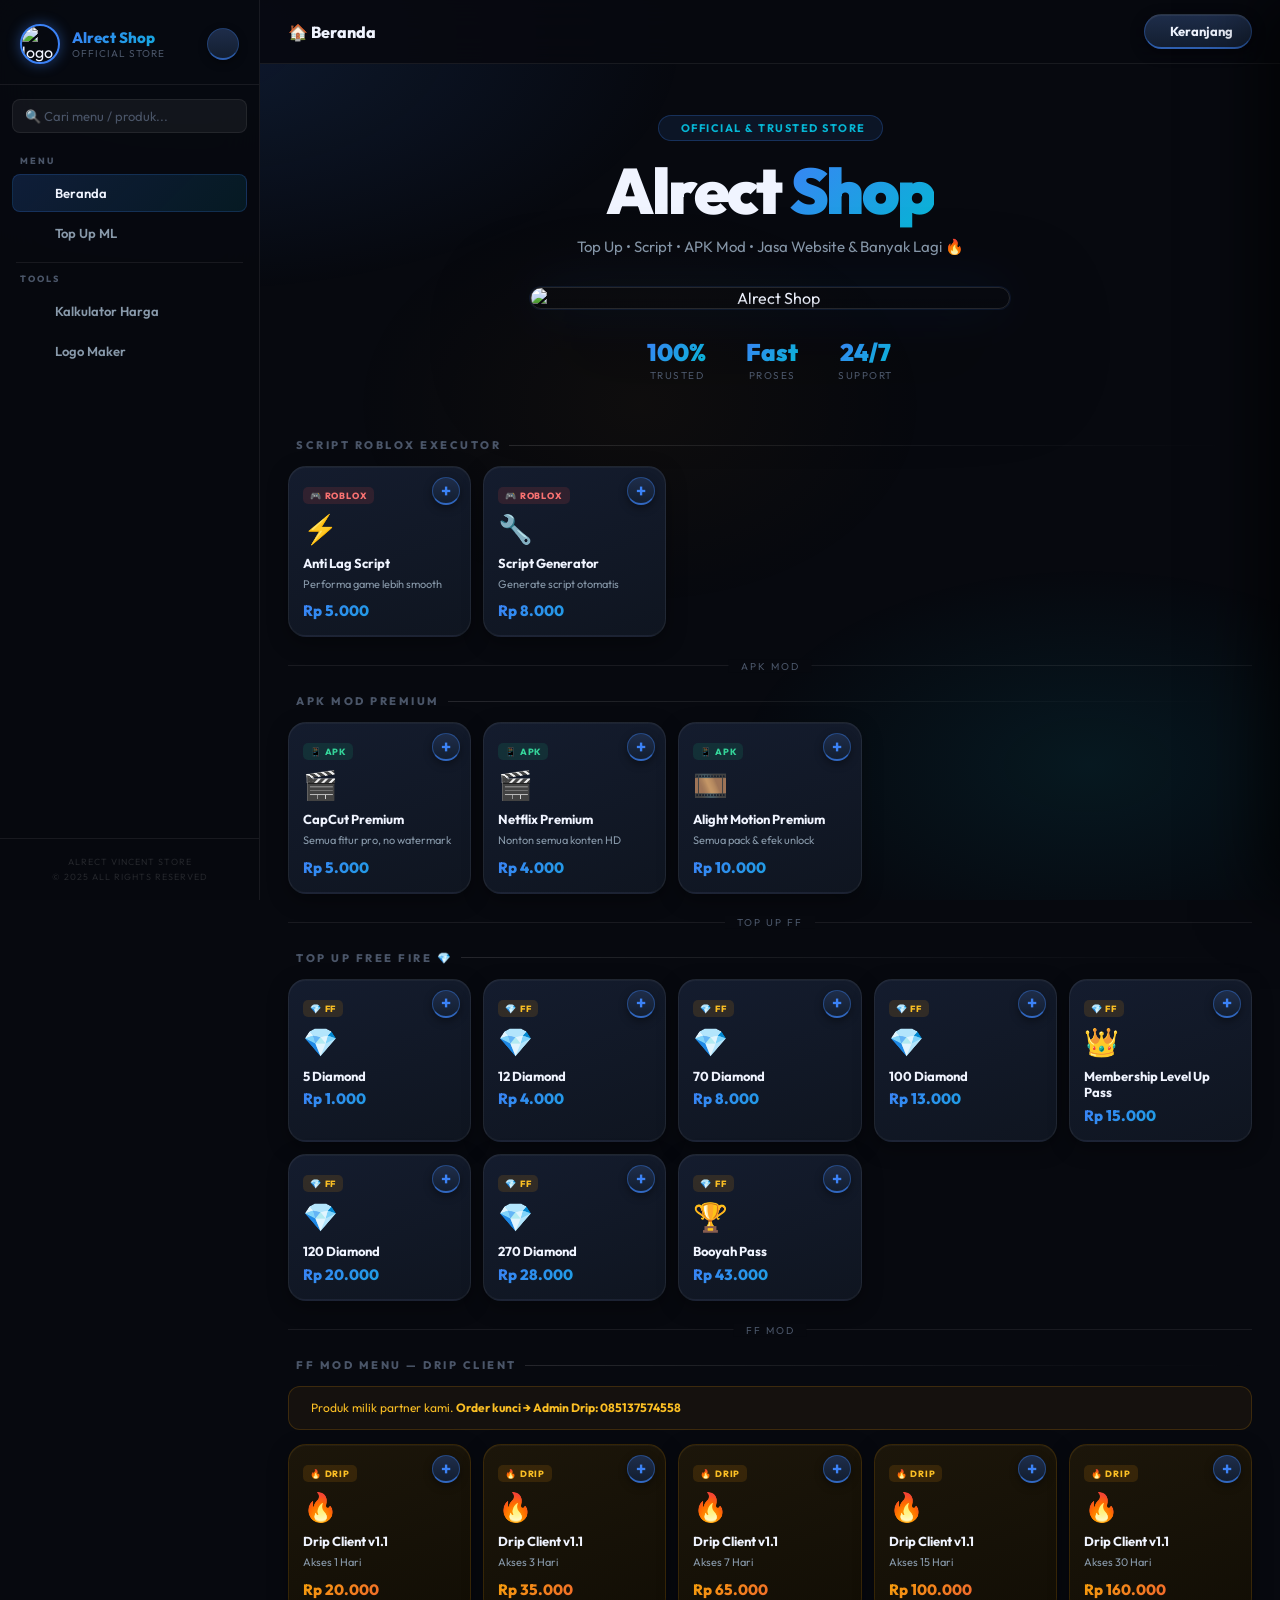
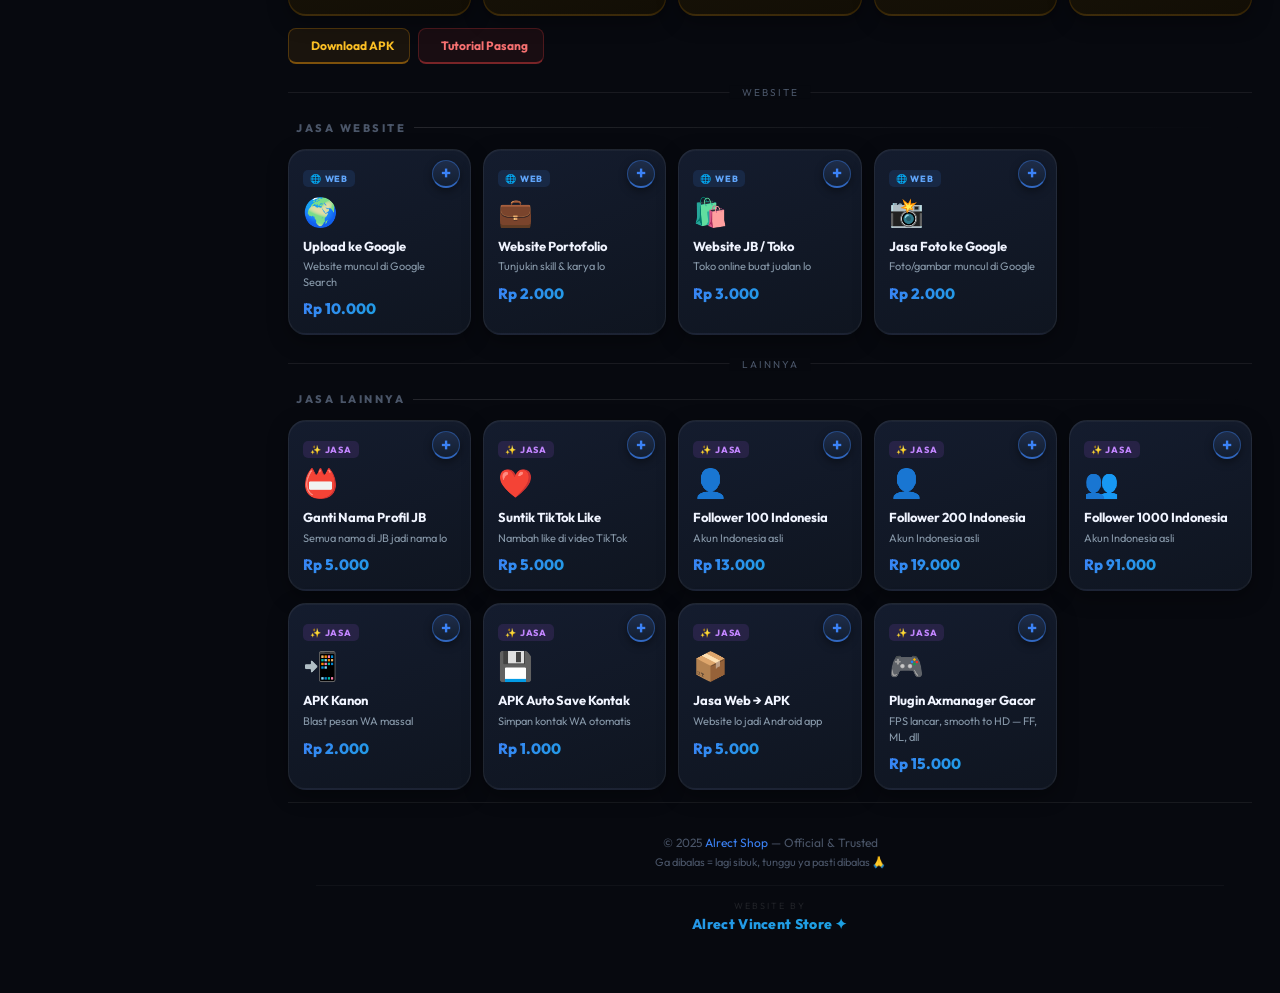
==== index.html @ 83337a52 "Rename inde.html to index.html" ====
<!DOCTYPE html>
<html lang="id">
<head>
<meta charset="UTF-8">
<meta name="viewport" content="width=device-width, initial-scale=1.0, viewport-fit=cover">
<meta http-equiv="X-Content-Type-Options" content="nosniff">
<meta http-equiv="X-Frame-Options" content="SAMEORIGIN">
<title>Alrect Shop — Official Store</title>
<link rel="icon" href="https://files.catbox.moe/ugwp53.jpg">
<link href="https://fonts.googleapis.com/css2?family=Outfit:wght@300;400;500;600;700;800;900&family=Orbitron:wght@400;700;900&family=Pacifico&family=Bebas+Neue&family=Dancing+Script:wght@700&family=Rajdhani:wght@700&family=Cinzel:wght@700&family=Press+Start+2P&family=Righteous&family=Russo+One&family=Monoton&family=Audiowide&family=Exo+2:wght@700;900&family=Permanent+Marker&family=Titan+One&family=Black+Ops+One&family=Bungee&family=Bungee+Inline&family=Creepster&family=Lobster&family=Satisfy&family=Abril+Fatface&family=Alfa+Slab+One&display=swap" rel="stylesheet">
<link rel="stylesheet" href="https://cdn-uicons.flaticon.com/2.6.0/uicons-bold-rounded/css/uicons-bold-rounded.css">
<link rel="stylesheet" href="https://cdn-uicons.flaticon.com/2.6.0/uicons-regular-rounded/css/uicons-regular-rounded.css">
<link rel="stylesheet" href="https://cdn-uicons.flaticon.com/2.6.0/uicons-brands/css/uicons-brands.css">
<link rel="stylesheet" href="style.css">
</head>
<body>
<div class="particles" id="particles"></div>

<aside class="sidebar">
  <div class="sidebar-logo">
    <img src="https://files.catbox.moe/ugwp53.jpg" alt="logo">
    <div class="sidebar-logo-info">
      <div class="sidebar-logo-name">Alrect Shop</div>
      <div class="sidebar-logo-sub">Official Store</div>
    </div>
    <button class="music-btn" id="musicBtnDesktop" onclick="toggleMusic()" title="Musik On/Off">
      <i class="fi fi-rr-music" style="line-height:1"></i>
    </button>
  </div>
  <div class="tab-search-wrap">
    <input class="tab-search" id="sidebarSearch" placeholder="🔍 Cari menu / produk..." oninput="handleSearch(this.value)">
  </div>
  <nav class="sidebar-nav">
    <div class="nav-group-label">Menu</div>
    <div class="nav-item active" id="navitem-home" onclick="switchTab('home','Beranda')"><i class="fi fi-rr-home"></i> Beranda</div>
    <div class="nav-item" id="navitem-ml" onclick="switchTab('ml','Top Up ML')"><i class="fi fi-rr-gamepad"></i> Top Up ML</div>
    <div class="nav-sep"></div>
    <div class="nav-group-label">Tools</div>
    <div class="nav-item" id="navitem-calc" onclick="switchTab('calc','Kalkulator')"><i class="fi fi-rr-calculator"></i> Kalkulator Harga</div>
    <div class="nav-item" id="navitem-logo" onclick="switchTab('logo','Logo Maker')"><i class="fi fi-rr-image"></i> Logo Maker</div>
  </nav>
  <div class="sidebar-footer">
    <div class="sidebar-credit">Alrect Vincent Store<br>© 2025 All rights reserved</div>
  </div>
</aside>

<div class="main-content">
  <div class="mobile-topbar" id="mobileTopbar">
    <div class="mobile-topbar-logo">
      <img src="https://files.catbox.moe/ugwp53.jpg" alt="logo">
      <div class="mobile-topbar-name">Alrect Shop</div>
    </div>
    <div class="mobile-topbar-right">
      <button class="mobile-music-btn" id="musicBtnMobile" onclick="toggleMusic()">
        <i class="fi fi-rr-music" style="line-height:1"></i>
      </button>
      <button class="mobile-cart-btn" onclick="toggleCart()">
        <i class="fi fi-br-shopping-cart" style="line-height:1;font-size:13px"></i>
        Keranjang
        <span class="cart-badge" id="cartBadgeMobile" style="position:absolute;top:-6px;right:-6px;">0</span>
      </button>
    </div>
  </div>

  <div class="topbar">
    <span class="topbar-title" id="topbarTitle">🏠 Beranda</span>
    <div class="topbar-right">
      <button class="cart-btn" onclick="toggleCart()">
        <i class="fi fi-br-shopping-cart" style="line-height:1;font-size:14px"></i>
        Keranjang
        <span class="cart-badge" id="cartBadge">0</span>
      </button>
    </div>
  </div>

  <div class="tab-page active" id="tab-home">
    <div class="hero-section">
      <div class="hero-badge"><i class="fi fi-rr-shield-check" style="line-height:1"></i> Official &amp; Trusted Store</div>
      <h1 class="hero-title">Alrect <span>Shop</span></h1>
      <p class="hero-sub">Top Up • Script • APK Mod • Jasa Website &amp; Banyak Lagi 🔥</p>
      <div class="hero-thumb"><img src="https://files.catbox.moe/ugwp53.jpg" alt="Alrect Shop"></div>
      <div class="stats-row">
        <div class="stat"><div class="stat-num">100%</div><div class="stat-label">Trusted</div></div>
        <div class="stat"><div class="stat-num">Fast</div><div class="stat-label">Proses</div></div>
        <div class="stat"><div class="stat-num">24/7</div><div class="stat-label">Support</div></div>
      </div>
    </div>

    <div class="products-wrap">
      <div class="section-hdr"><i class="fi fi-rr-gamepad" style="line-height:1"></i> Script Roblox Executor</div>
      <div class="product-grid">
        <div class="product-card" data-id="roblox-antilag" data-name="Anti Lag Script Roblox" data-price="5000" data-icon="⚡" data-drip="0"><span class="cat-tag cat-roblox">🎮 Roblox</span><span class="product-add">+</span><span class="product-icon">⚡</span><div class="product-name">Anti Lag Script</div><div class="product-desc">Performa game lebih smooth</div><div class="product-price">Rp 5.000</div></div>
        <div class="product-card" data-id="roblox-gen" data-name="Script Generator Roblox" data-price="8000" data-icon="🔧" data-drip="0"><span class="cat-tag cat-roblox">🎮 Roblox</span><span class="product-add">+</span><span class="product-icon">🔧</span><div class="product-name">Script Generator</div><div class="product-desc">Generate script otomatis</div><div class="product-price">Rp 8.000</div></div>
      </div>

      <div class="divider-line"><span>APK Mod</span></div>
      <div class="section-hdr"><i class="fi fi-rr-smartphone" style="line-height:1"></i> APK Mod Premium</div>
      <div class="product-grid">
        <div class="product-card" data-id="capcut" data-name="CapCut Premium Mod" data-price="5000" data-icon="🎬" data-drip="0">
          <span class="cat-tag cat-apk">📱 APK</span><span class="product-add">+</span>
          <span class="product-icon">🎬</span><div class="product-name">CapCut Premium</div>
          <div class="product-desc">Semua fitur pro, no watermark</div><div class="product-price">Rp 5.000</div>
        </div>
        <div class="product-card" data-id="netflix" data-name="Netflix Premium Mod" data-price="4000" data-icon="🎬" data-drip="0">
          <span class="cat-tag cat-apk">📱 APK</span><span class="product-add">+</span>
          <span class="product-icon">🎬</span><div class="product-name">Netflix Premium</div>
          <div class="product-desc">Nonton semua konten HD</div><div class="product-price">Rp 4.000</div>
        </div>
        <div class="product-card" data-id="alight" data-name="Alight Motion Premium Mod" data-price="10000" data-icon="🎞️" data-drip="0">
          <span class="cat-tag cat-apk">📱 APK</span><span class="product-add">+</span>
          <span class="product-icon">🎞️</span><div class="product-name">Alight Motion Premium</div>
          <div class="product-desc">Semua pack &amp; efek unlock</div><div class="product-price">Rp 10.000</div>
        </div>
      </div>

      <div class="divider-line"><span>Top Up FF</span></div>
      <div class="section-hdr"><i class="fi fi-rr-diamond" style="line-height:1"></i> Top Up Free Fire 💎</div>
      <div class="product-grid">
        <div class="product-card" data-id="ff5" data-name="5 Diamond FF" data-price="1000" data-icon="💎" data-drip="0"><span class="cat-tag cat-topup">💎 FF</span><span class="product-add">+</span><span class="product-icon">💎</span><div class="product-name">5 Diamond</div><div class="product-price">Rp 1.000</div></div>
        <div class="product-card" data-id="ff12" data-name="12 Diamond FF" data-price="4000" data-icon="💎" data-drip="0"><span class="cat-tag cat-topup">💎 FF</span><span class="product-add">+</span><span class="product-icon">💎</span><div class="product-name">12 Diamond</div><div class="product-price">Rp 4.000</div></div>
        <div class="product-card" data-id="ff70" data-name="70 Diamond FF" data-price="8000" data-icon="💎" data-drip="0"><span class="cat-tag cat-topup">💎 FF</span><span class="product-add">+</span><span class="product-icon">💎</span><div class="product-name">70 Diamond</div><div class="product-price">Rp 8.000</div></div>
        <div class="product-card" data-id="ff100" data-name="100 Diamond FF" data-price="13000" data-icon="💎" data-drip="0"><span class="cat-tag cat-topup">💎 FF</span><span class="product-add">+</span><span class="product-icon">💎</span><div class="product-name">100 Diamond</div><div class="product-price">Rp 13.000</div></div>
        <div class="product-card" data-id="ff-member" data-name="Membership Level Up Pass FF" data-price="15000" data-icon="👑" data-drip="0"><span class="cat-tag cat-topup">💎 FF</span><span class="product-add">+</span><span class="product-icon">👑</span><div class="product-name">Membership Level Up Pass</div><div class="product-price">Rp 15.000</div></div>
        <div class="product-card" data-id="ff120" data-name="120 Diamond FF" data-price="20000" data-icon="💎" data-drip="0"><span class="cat-tag cat-topup">💎 FF</span><span class="product-add">+</span><span class="product-icon">💎</span><div class="product-name">120 Diamond</div><div class="product-price">Rp 20.000</div></div>
        <div class="product-card" data-id="ff270" data-name="270 Diamond FF" data-price="28000" data-icon="💎" data-drip="0"><span class="cat-tag cat-topup">💎 FF</span><span class="product-add">+</span><span class="product-icon">💎</span><div class="product-name">270 Diamond</div><div class="product-price">Rp 28.000</div></div>
        <div class="product-card" data-id="ff-booyah" data-name="Booyah Pass FF" data-price="43000" data-icon="🏆" data-drip="0"><span class="cat-tag cat-topup">💎 FF</span><span class="product-add">+</span><span class="product-icon">🏆</span><div class="product-name">Booyah Pass</div><div class="product-price">Rp 43.000</div></div>
      </div>

      <div class="divider-line"><span>FF Mod</span></div>
      <div class="section-hdr"><i class="fi fi-rr-fire" style="line-height:1"></i> FF Mod Menu — Drip Client</div>
      <div class="note-banner"><i class="fi fi-rr-info" style="line-height:1;flex-shrink:0"></i><span>Produk milik partner kami. <strong>Order kunci → Admin Drip: 085137574558</strong></span></div>
      <div class="product-grid">
        <div class="product-card drip-card" data-id="drip-1d" data-name="Drip Client v1.1 — 1 Hari" data-price="20000" data-icon="🔥" data-drip="1"><span class="cat-tag cat-drip">🔥 Drip</span><span class="product-add">+</span><span class="product-icon">🔥</span><div class="product-name">Drip Client v1.1</div><div class="product-desc">Akses 1 Hari</div><div class="product-price">Rp 20.000</div></div>
        <div class="product-card drip-card" data-id="drip-3d" data-name="Drip Client v1.1 — 3 Hari" data-price="35000" data-icon="🔥" data-drip="1"><span class="cat-tag cat-drip">🔥 Drip</span><span class="product-add">+</span><span class="product-icon">🔥</span><div class="product-name">Drip Client v1.1</div><div class="product-desc">Akses 3 Hari</div><div class="product-price">Rp 35.000</div></div>
        <div class="product-card drip-card" data-id="drip-7d" data-name="Drip Client v1.1 — 7 Hari" data-price="65000" data-icon="🔥" data-drip="1"><span class="cat-tag cat-drip">🔥 Drip</span><span class="product-add">+</span><span class="product-icon">🔥</span><div class="product-name">Drip Client v1.1</div><div class="product-desc">Akses 7 Hari</div><div class="product-price">Rp 65.000</div></div>
        <div class="product-card drip-card" data-id="drip-15d" data-name="Drip Client v1.1 — 15 Hari" data-price="100000" data-icon="🔥" data-drip="1"><span class="cat-tag cat-drip">🔥 Drip</span><span class="product-add">+</span><span class="product-icon">🔥</span><div class="product-name">Drip Client v1.1</div><div class="product-desc">Akses 15 Hari</div><div class="product-price">Rp 100.000</div></div>
        <div class="product-card drip-card" data-id="drip-30d" data-name="Drip Client v1.1 — 30 Hari" data-price="160000" data-icon="🔥" data-drip="1"><span class="cat-tag cat-drip">🔥 Drip</span><span class="product-add">+</span><span class="product-icon">🔥</span><div class="product-name">Drip Client v1.1</div><div class="product-desc">Akses 30 Hari</div><div class="product-price">Rp 160.000</div></div>
      </div>
      <div style="display:flex;gap:8px;flex-wrap:wrap;margin-top:4px;margin-bottom:4px">
        <a href="https://www.mediafire.com/file/dmepbv05qakrvf4/DRIPCLIENT_V1.1.reverse.apks/file" target="_blank" rel="noopener noreferrer" class="link-btn link-btn-gold"><i class="fi fi-rr-download" style="line-height:1"></i> Download APK</a>
        <a href="https://youtu.be/cHv_wcA_oow" target="_blank" rel="noopener noreferrer" class="link-btn link-btn-red"><i class="fi fi-br-play" style="line-height:1"></i> Tutorial Pasang</a>
      </div>

      <div class="divider-line"><span>Website</span></div>
      <div class="section-hdr"><i class="fi fi-rr-globe" style="line-height:1"></i> Jasa Website</div>
      <div class="product-grid">
        <div class="product-card" data-id="web-google" data-name="Upload Website ke Google" data-price="10000" data-icon="🌍" data-drip="0"><span class="cat-tag cat-web">🌐 Web</span><span class="product-add">+</span><span class="product-icon">🌍</span><div class="product-name">Upload ke Google</div><div class="product-desc">Website muncul di Google Search</div><div class="product-price">Rp 10.000</div></div>
        <div class="product-card" data-id="web-porto" data-name="Bikin Website Portofolio" data-price="2000" data-icon="💼" data-drip="0"><span class="cat-tag cat-web">🌐 Web</span><span class="product-add">+</span><span class="product-icon">💼</span><div class="product-name">Website Portofolio</div><div class="product-desc">Tunjukin skill &amp; karya lo</div><div class="product-price">Rp 2.000</div></div>
        <div class="product-card" data-id="web-jb" data-name="Bikin Website JB / Toko Online" data-price="3000" data-icon="🛍️" data-drip="0"><span class="cat-tag cat-web">🌐 Web</span><span class="product-add">+</span><span class="product-icon">🛍️</span><div class="product-name">Website JB / Toko</div><div class="product-desc">Toko online buat jualan lo</div><div class="product-price">Rp 3.000</div></div>
        <div class="product-card" data-id="foto-google" data-name="Jasa Foto ke Google" data-price="2000" data-icon="📸" data-drip="0"><span class="cat-tag cat-web">🌐 Web</span><span class="product-add">+</span><span class="product-icon">📸</span><div class="product-name">Jasa Foto ke Google</div><div class="product-desc">Foto/gambar muncul di Google</div><div class="product-price">Rp 2.000</div></div>
      </div>

      <div class="divider-line"><span>Lainnya</span></div>
      <div class="section-hdr"><i class="fi fi-rr-star" style="line-height:1"></i> Jasa Lainnya</div>
      <div class="product-grid">
        <div class="product-card" data-id="ganti-nama" data-name="Ganti Nama Profil JB" data-price="5000" data-icon="📛" data-drip="0"><span class="cat-tag cat-jasa">✨ Jasa</span><span class="product-add">+</span><span class="product-icon">📛</span><div class="product-name">Ganti Nama Profil JB</div><div class="product-desc">Semua nama di JB jadi nama lo</div><div class="product-price">Rp 5.000</div></div>
        <div class="product-card" data-id="tiktok-like" data-name="Suntik TikTok Like" data-price="5000" data-icon="❤️" data-drip="0"><span class="cat-tag cat-jasa">✨ Jasa</span><span class="product-add">+</span><span class="product-icon">❤️</span><div class="product-name">Suntik TikTok Like</div><div class="product-desc">Nambah like di video TikTok</div><div class="product-price">Rp 5.000</div></div>
        <div class="product-card" data-id="flw100" data-name="Follower TikTok 100 Indonesia" data-price="13000" data-icon="👤" data-drip="0"><span class="cat-tag cat-jasa">✨ Jasa</span><span class="product-add">+</span><span class="product-icon">👤</span><div class="product-name">Follower 100 Indonesia</div><div class="product-desc">Akun Indonesia asli</div><div class="product-price">Rp 13.000</div></div>
        <div class="product-card" data-id="flw200" data-name="Follower TikTok 200 Indonesia" data-price="19000" data-icon="👤" data-drip="0"><span class="cat-tag cat-jasa">✨ Jasa</span><span class="product-add">+</span><span class="product-icon">👤</span><div class="product-name">Follower 200 Indonesia</div><div class="product-desc">Akun Indonesia asli</div><div class="product-price">Rp 19.000</div></div>
        <div class="product-card" data-id="flw1000" data-name="Follower TikTok 1000 Indonesia" data-price="91000" data-icon="👥" data-drip="0"><span class="cat-tag cat-jasa">✨ Jasa</span><span class="product-add">+</span><span class="product-icon">👥</span><div class="product-name">Follower 1000 Indonesia</div><div class="product-desc">Akun Indonesia asli</div><div class="product-price">Rp 91.000</div></div>
        <div class="product-card" data-id="apk-kanon" data-name="APK Kanon Blast WA" data-price="2000" data-icon="📲" data-drip="0"><span class="cat-tag cat-jasa">✨ Jasa</span><span class="product-add">+</span><span class="product-icon">📲</span><div class="product-name">APK Kanon</div><div class="product-desc">Blast pesan WA massal</div><div class="product-price">Rp 2.000</div></div>
        <div class="product-card" data-id="autosave" data-name="APK Auto Save Kontak WA" data-price="1000" data-icon="💾" data-drip="0"><span class="cat-tag cat-jasa">✨ Jasa</span><span class="product-add">+</span><span class="product-icon">💾</span><div class="product-name">APK Auto Save Kontak</div><div class="product-desc">Simpan kontak WA otomatis</div><div class="product-price">Rp 1.000</div></div>
        <div class="product-card" data-id="web2apk" data-name="Jasa Convert Web ke APK Android" data-price="5000" data-icon="📦" data-drip="0"><span class="cat-tag cat-jasa">✨ Jasa</span><span class="product-add">+</span><span class="product-icon">📦</span><div class="product-name">Jasa Web → APK</div><div class="product-desc">Website lo jadi Android app</div><div class="product-price">Rp 5.000</div></div>
        <div class="product-card" data-id="axmanager-plugin" data-name="Plugin Axmanager Gacor by Alrect Gamer" data-price="15000" data-icon="🎮" data-drip="0"><span class="cat-tag cat-jasa">✨ Jasa</span><span class="product-add">+</span><span class="product-icon">🎮</span><div class="product-name">Plugin Axmanager Gacor</div><div class="product-desc">FPS lancar, smooth to HD — FF, ML, dll</div><div class="product-price">Rp 15.000</div></div>
      </div>
    </div>

    <footer class="site-footer">
      <p>© 2025 <a href="https://wa.me/6282192401340">Alrect Shop</a> — Official &amp; Trusted</p>
      <p style="margin-top:5px;font-size:11px">Ga dibalas = lagi sibuk, tunggu ya pasti dibalas 🙏</p>
      <div class="credit-badge">
        <div class="credit-by">Website By</div>
        <div class="credit-name">Alrect Vincent Store ✦</div>
      </div>
    </footer>
  </div>

  <div class="tab-page" id="tab-ml">
    <div style="max-width:1100px;margin:0 auto;">
      <div style="background:linear-gradient(135deg,rgba(26,86,219,0.15),rgba(59,130,246,0.08));border:1px solid rgba(59,130,246,0.2);border-radius:var(--radius-sm);padding:16px 18px;margin-bottom:22px;display:flex;align-items:flex-start;gap:12px;">
        <i class="fi fi-rr-gamepad" style="font-size:28px;line-height:1;color:#60a5fa;flex-shrink:0;margin-top:2px"></i>
        <div><div style="font-size:15px;font-weight:800;margin-bottom:4px;color:#60a5fa">Top Up Mobile Legends</div><div style="font-size:12px;color:var(--muted2);line-height:1.5">Proses instan otomatis. Top up Diamond &amp; Membership ML dengan harga terjangkau.</div></div>
      </div>
      <div class="ml-subtab-row">
        <div class="ml-subtab active" onclick="switchMlTab('diamond')"><i class="fi fi-rr-diamond" style="line-height:1"></i> Diamond</div>
        <div class="ml-subtab" onclick="switchMlTab('membership')"><i class="fi fi-rr-crown" style="line-height:1"></i> Membership</div>
      </div>
      <div class="ml-subpage active" id="mlsub-diamond">
        <div class="section-hdr"><i class="fi fi-rr-diamond" style="line-height:1"></i> ML Diamond</div>
        <div class="product-grid">
          <div class="product-card ml-card" data-id="ml-3" data-name="ML 3 Diamond" data-price="1047" data-icon="💎" data-drip="0"><span class="cat-tag cat-ml"><i class="fi fi-rr-diamond" style="line-height:1"></i> ML</span><span class="product-add">+</span><span class="product-icon">💎</span><div class="product-name">ML 3</div><div class="product-price">Rp 1.047</div></div>
          <div class="product-card ml-card" data-id="ml-5" data-name="ML 5 Diamond" data-price="1480" data-icon="💎" data-drip="0"><span class="cat-tag cat-ml"><i class="fi fi-rr-diamond" style="line-height:1"></i> ML</span><span class="product-add">+</span><span class="product-icon">💎</span><div class="product-name">ML 5</div><div class="product-price">Rp 1.480</div></div>
          <div class="product-card ml-card" data-id="ml-12" data-name="ML 12 Diamond" data-price="3338" data-icon="💎" data-drip="0"><span class="cat-tag cat-ml"><i class="fi fi-rr-diamond" style="line-height:1"></i> ML</span><span class="product-add">+</span><span class="product-icon">💎</span><div class="product-name">ML 12</div><div class="product-price">Rp 3.338</div></div>
          <div class="product-card ml-card" data-id="ml-19" data-name="ML 19 Diamond (17+2)" data-price="5375" data-icon="💎" data-drip="0"><span class="cat-tag cat-ml"><i class="fi fi-rr-diamond" style="line-height:1"></i> ML</span><span class="product-add">+</span><span class="product-icon">💎</span><div class="product-name">ML 19 (17+2)</div><div class="product-price">Rp 5.375</div></div>
          <div class="product-card ml-card" data-id="ml-28" data-name="ML 28 Diamond (26+2)" data-price="7835" data-icon="💎" data-drip="0"><span class="cat-tag cat-ml"><i class="fi fi-rr-diamond" style="line-height:1"></i> ML</span><span class="product-add">+</span><span class="product-icon">💎</span><div class="product-name">ML 28 (26+2)</div><div class="product-price">Rp 7.835</div></div>
          <div class="product-card ml-card" data-id="ml-59" data-name="ML 59 Diamond (54+5)" data-price="15343" data-icon="💎" data-drip="0"><span class="cat-tag cat-ml"><i class="fi fi-rr-diamond" style="line-height:1"></i> ML</span><span class="product-add">+</span><span class="product-icon">💎</span><div class="product-name">ML 59 (54+5)</div><div class="product-price">Rp 15.343</div></div>
          <div class="product-card ml-card" data-id="ml-112" data-name="ML 112 Diamond (102+10)" data-price="29525" data-icon="💎" data-drip="0"><span class="cat-tag cat-ml"><i class="fi fi-rr-diamond" style="line-height:1"></i> ML</span><span class="product-add">+</span><span class="product-icon">💎</span><div class="product-name">ML 112 (102+10)</div><div class="product-price">Rp 29.525</div></div>
          <div class="product-card ml-card" data-id="ml-222" data-name="ML 222 Diamond (202+20)" data-price="56652" data-icon="💎" data-drip="0"><span class="cat-tag cat-ml"><i class="fi fi-rr-diamond" style="line-height:1"></i> ML</span><span class="product-add">+</span><span class="product-icon">💎</span><div class="product-name">ML 222 (202+20)</div><div class="product-price">Rp 56.652</div></div>
          <div class="product-card ml-card" data-id="ml-514" data-name="ML 514 Diamond (468+46)" data-price="135421" data-icon="💎" data-drip="0"><span class="cat-tag cat-ml"><i class="fi fi-rr-diamond" style="line-height:1"></i> ML</span><span class="product-add">+</span><span class="product-icon">💎</span><div class="product-name">ML 514 (468+46)</div><div class="product-price">Rp 135.421</div></div>
          <div class="product-card ml-card" data-id="ml-875" data-name="ML 875 Diamond (774+101)" data-price="221857" data-icon="💎" data-drip="0"><span class="cat-tag cat-ml"><i class="fi fi-rr-diamond" style="line-height:1"></i> ML</span><span class="product-add">+</span><span class="product-icon">💎</span><div class="product-name">ML 875 (774+101)</div><div class="product-price">Rp 221.857</div></div>
        </div>
      </div>
      <div class="ml-subpage" id="mlsub-membership">
        <div class="section-hdr"><i class="fi fi-rr-crown" style="line-height:1"></i> ML Membership</div>
        <div class="product-grid">
          <div class="product-card ml-card" data-id="ml-wdp1" data-name="ML Weekly Diamond Pass x1" data-price="27969" data-icon="👑" data-drip="0"><span class="cat-tag cat-ml-member"><i class="fi fi-rr-crown" style="line-height:1"></i> Member</span><span class="product-add">+</span><span class="product-icon">👑</span><div class="product-name">Weekly Diamond Pass x1</div><div class="product-price">Rp 27.969</div></div>
          <div class="product-card ml-card" data-id="ml-starlight" data-name="ML Starlight Member" data-price="77400" data-icon="⭐" data-drip="0"><span class="cat-tag cat-ml-member"><i class="fi fi-rr-crown" style="line-height:1"></i> Member</span><span class="product-add">+</span><span class="product-icon">⭐</span><div class="product-name">Starlight Member</div><div class="product-price">Rp 77.400</div></div>
          <div class="product-card ml-card" data-id="ml-twilight" data-name="ML Twilight Pass" data-price="143712" data-icon="🌙" data-drip="0"><span class="cat-tag cat-ml-member"><i class="fi fi-rr-crown" style="line-height:1"></i> Member</span><span class="product-add">+</span><span class="product-icon">🌙</span><div class="product-name">Twilight Pass</div><div class="product-price">Rp 143.712</div></div>
          <div class="product-card ml-card" data-id="ml-starlight-plus" data-name="ML Starlight Member Plus" data-price="190025" data-icon="🌟" data-drip="0"><span class="cat-tag cat-ml-member"><i class="fi fi-rr-crown" style="line-height:1"></i> Member</span><span class="product-add">+</span><span class="product-icon">🌟</span><div class="product-name">Starlight Member Plus</div><div class="product-price">Rp 190.025</div></div>
        </div>
      </div>
    </div>
  </div>

  <div class="tab-page" id="tab-calc">
    <div class="calc-wrap">
      <div class="calc-header">
        <div class="calc-title"><i class="fi fi-rr-calculator" style="line-height:1;font-size:22px;vertical-align:middle"></i> Kalkulator Harga</div>
        <div class="calc-sub">Hitung total belanja, profit, atau diskon dengan mudah</div>
      </div>
      <div class="calc-card">
        <div class="calc-card-title"><i class="fi fi-rr-shopping-cart" style="line-height:1"></i> Hitung Total Belanja</div>
        <div style="margin-bottom:14px">
          <div class="calc-label" style="margin-bottom:8px">Tambah Item</div>
          <div style="display:flex;gap:8px;margin-bottom:8px;flex-wrap:wrap;">
            <input class="calc-input" id="itemName" placeholder="Nama produk" style="flex:1;min-width:120px;">
            <input class="calc-input" id="itemPrice" type="number" placeholder="Harga" style="width:120px;">
            <input class="calc-input" id="itemQty" type="number" placeholder="Qty" value="1" style="width:70px;">
          </div>
          <button class="calc-btn" onclick="addCalcItem()" style="padding:10px 20px;width:auto;font-size:13px;display:inline-flex;align-items:center;gap:6px;border-radius:8px;">
            <i class="fi fi-rr-plus" style="line-height:1"></i> Tambah
          </button>
        </div>
        <div id="calcItemList" style="margin-bottom:14px"></div>
        <div class="calc-card-title" style="margin-top:20px"><i class="fi fi-rr-percentage" style="line-height:1"></i> Diskon &amp; Biaya</div>
        <div class="calc-row">
          <div class="calc-field">
            <div class="calc-label">Diskon (%)</div>
            <input class="calc-input" id="calcDisc" type="number" placeholder="0" value="0" min="0" max="100">
          </div>
          <div class="calc-field">
            <div class="calc-label">Biaya Tambahan (Rp)</div>
            <input class="calc-input" id="calcExtra" type="number" placeholder="0" value="0">
          </div>
        </div>
        <button class="calc-btn" onclick="calcTotal()">Hitung Total</button>
        <div class="calc-result" id="calcResult">
          <div class="calc-result-title">📊 Hasil Perhitungan</div>
          <div class="calc-result-row"><span class="calc-result-label">Subtotal</span><span class="calc-result-val" id="resSubtotal">-</span></div>
          <div class="calc-result-row"><span class="calc-result-label">Diskon</span><span class="calc-result-val" id="resDisc" style="color:#f87171">-</span></div>
          <div class="calc-result-row"><span class="calc-result-label">Biaya Tambahan</span><span class="calc-result-val" id="resExtra">-</span></div>
          <div class="calc-result-row"><span class="calc-result-label" style="font-weight:700;color:var(--text)">TOTAL</span><span class="calc-result-total" id="resTotal">-</span></div>
        </div>
      </div>
      <div class="calc-card">
        <div class="calc-card-title"><i class="fi fi-rr-chart-line-up" style="line-height:1"></i> Kalkulator Profit</div>
        <div class="calc-row">
          <div class="calc-field">
            <div class="calc-label">Harga Modal (Rp)</div>
            <input class="calc-input" id="pModal" type="number" placeholder="Harga beli">
          </div>
          <div class="calc-field">
            <div class="calc-label">Harga Jual (Rp)</div>
            <input class="calc-input" id="pJual" type="number" placeholder="Harga jual">
          </div>
        </div>
        <div class="calc-row">
          <div class="calc-field">
            <div class="calc-label">Jumlah Item</div>
            <input class="calc-input" id="pQty" type="number" placeholder="1" value="1">
          </div>
          <div class="calc-field">
            <div class="calc-label">Ongkos Lain (Rp)</div>
            <input class="calc-input" id="pCost" type="number" placeholder="0" value="0">
          </div>
        </div>
        <button class="calc-btn" onclick="calcProfit()">Hitung Profit</button>
        <div class="calc-result" id="profitResult">
          <div class="calc-result-title">💰 Hasil Profit</div>
          <div class="calc-result-row"><span class="calc-result-label">Total Modal</span><span class="calc-result-val" id="pResModal">-</span></div>
          <div class="calc-result-row"><span class="calc-result-label">Total Penjualan</span><span class="calc-result-val" id="pResJual">-</span></div>
          <div class="calc-result-row"><span class="calc-result-label">Profit Bersih</span><span class="calc-result-val" id="pResProfit" style="color:#34d399">-</span></div>
          <div class="calc-result-row"><span class="calc-result-label" style="font-weight:700;color:var(--text)">Margin</span><span class="calc-result-total" id="pResMargin">-</span></div>
        </div>
      </div>
    </div>
  </div>

  <div class="tab-page" id="tab-logo">
    <div class="logo-wrap">
      <div class="logo-controls">
        <div class="logo-ctrl-title"><i class="fi fi-rr-settings" style="line-height:1;margin-right:6px"></i> Logo Maker Pro</div>

        <div class="ctrl-section-title">Teks</div>
        <div class="ctrl-group">
          <div class="ctrl-label">Nama Logo / Teks Utama</div>
          <input class="ctrl-input" id="logoName" placeholder="Contoh: Alrect" value="Alrect" oninput="drawLogo()">
        </div>
        <div class="ctrl-group">
          <div class="ctrl-label">Sub Teks (Store/Shop/dll)</div>
          <input class="ctrl-input" id="logoSub" placeholder="Contoh: Store" value="Store" oninput="drawLogo()">
        </div>
        <div class="ctrl-group">
          <div class="ctrl-label">Teks Tambahan (opsional)</div>
          <input class="ctrl-input" id="logoExtra" placeholder="Contoh: Official • Trusted" value="" oninput="drawLogo()">
        </div>

        <div class="ctrl-section-sep"></div>
        <div class="ctrl-section-title">Font &amp; Ukuran</div>
        <div class="ctrl-group">
          <div class="ctrl-label">Font Utama</div>
          <select class="ctrl-select" id="logoFont" onchange="drawLogo()">
            <option value="Orbitron">Orbitron — Sci-Fi</option>
            <option value="Bebas Neue">Bebas Neue — Bold Impact</option>
            <option value="Pacifico">Pacifico — Casual Fun</option>
            <option value="Dancing Script">Dancing Script — Kaligrafi</option>
            <option value="Rajdhani">Rajdhani — Modern Tech</option>
            <option value="Cinzel">Cinzel — Elegan Klasik</option>
            <option value="Press Start 2P">Press Start 2P — Retro Game</option>
            <option value="Outfit" selected>Outfit — Clean Modern</option>
            <option value="Righteous">Righteous — Sporty</option>
            <option value="Russo One">Russo One — Bold Sans</option>
            <option value="Monoton">Monoton — Neon Sign</option>
            <option value="Audiowide">Audiowide — Digital</option>
            <option value="Exo 2">Exo 2 — Futuristik</option>
            <option value="Permanent Marker">Permanent Marker — Graffiti</option>
            <option value="Titan One">Titan One — Bold Display</option>
            <option value="Black Ops One">Black Ops One — Military</option>
            <option value="Bungee">Bungee — Street</option>
            <option value="Bungee Inline">Bungee Inline — Decorative</option>
            <option value="Creepster">Creepster — Horror</option>
            <option value="Lobster">Lobster — Retro Script</option>
            <option value="Satisfy">Satisfy — Elegant Script</option>
            <option value="Abril Fatface">Abril Fatface — Display</option>
            <option value="Alfa Slab One">Alfa Slab One — Slab Serif</option>
          </select>
        </div>
        <div class="ctrl-group">
          <div class="ctrl-label">Ukuran Teks Utama <span class="ctrl-val" id="fontSizeVal">64</span>px</div>
          <input class="ctrl-range" type="range" id="logoFontSize" min="16" max="160" value="64" oninput="document.getElementById('fontSizeVal').textContent=this.value;drawLogo()">
        </div>
        <div class="ctrl-group">
          <div class="ctrl-label">Ukuran Sub Teks <span class="ctrl-val" id="subSizeVal">28</span>px</div>
          <input class="ctrl-range" type="range" id="logoSubSize" min="8" max="80" value="28" oninput="document.getElementById('subSizeVal').textContent=this.value;drawLogo()">
        </div>
        <div class="ctrl-group">
          <div class="ctrl-label">Rotate Teks Utama <span class="ctrl-val" id="rotateVal">0</span>°</div>
          <input class="ctrl-range" type="range" id="logoRotate" min="-45" max="45" value="0" oninput="document.getElementById('rotateVal').textContent=this.value;drawLogo()">
        </div>
        <div class="ctrl-group">
          <div class="ctrl-label">Spasi Huruf <span class="ctrl-val" id="spacingVal">4</span>px</div>
          <input class="ctrl-range" type="range" id="logoSpacing" min="0" max="30" value="4" oninput="document.getElementById('spacingVal').textContent=this.value;drawLogo()">
        </div>
        <div class="ctrl-group">
          <div class="ctrl-label">Posisi Y Teks Utama <span class="ctrl-val" id="posYVal">50</span>%</div>
          <input class="ctrl-range" type="range" id="logoPosY" min="10" max="90" value="50" oninput="document.getElementById('posYVal').textContent=this.value;drawLogo()">
        </div>
        <div class="ctrl-group">
          <div class="ctrl-label">Opasitas Teks <span class="ctrl-val" id="opacityVal">100</span>%</div>
          <input class="ctrl-range" type="range" id="logoOpacity" min="10" max="100" value="100" oninput="document.getElementById('opacityVal').textContent=this.value;drawLogo()">
        </div>

        <div class="ctrl-section-sep"></div>
        <div class="ctrl-section-title">Warna Teks</div>
        <div class="ctrl-group">
          <div class="ctrl-color-row" id="textColors">
            <div class="color-preset selected" style="background:#ffffff" data-color="#ffffff" onclick="selectTextColor(this)"></div>
            <div class="color-preset" style="background:linear-gradient(135deg,#3b82f6,#06b6d4)" data-color="gradient-blue" onclick="selectTextColor(this)"></div>
            <div class="color-preset" style="background:linear-gradient(135deg,#f59e0b,#ef4444)" data-color="gradient-gold" onclick="selectTextColor(this)"></div>
            <div class="color-preset" style="background:linear-gradient(135deg,#a855f7,#ec4899)" data-color="gradient-pink" onclick="selectTextColor(this)"></div>
            <div class="color-preset" style="background:linear-gradient(135deg,#10b981,#06b6d4)" data-color="gradient-green" onclick="selectTextColor(this)"></div>
            <div class="color-preset" style="background:linear-gradient(135deg,#f59e0b,#84cc16)" data-color="gradient-lime" onclick="selectTextColor(this)"></div>
            <div class="color-preset" style="background:#10b981" data-color="#10b981" onclick="selectTextColor(this)"></div>
            <div class="color-preset" style="background:#f59e0b" data-color="#f59e0b" onclick="selectTextColor(this)"></div>
            <div class="color-preset" style="background:#ef4444" data-color="#ef4444" onclick="selectTextColor(this)"></div>
            <div class="color-preset" style="background:#8b5cf6" data-color="#8b5cf6" onclick="selectTextColor(this)"></div>
            <div class="color-preset" style="background:#ec4899" data-color="#ec4899" onclick="selectTextColor(this)"></div>
            <div class="color-preset" style="background:#000000;border:1px solid #333" data-color="#000000" onclick="selectTextColor(this)"></div>
          </div>
          <input type="color" id="customTextColor" value="#ffffff" onchange="selectCustomColor(this.value)" style="margin-top:8px;width:100%;height:32px;border-radius:6px;border:1px solid var(--border);background:transparent;cursor:pointer;">
        </div>

        <div class="ctrl-section-sep"></div>
        <div class="ctrl-section-title">Efek Teks</div>
        <div class="ctrl-group">
          <div class="ctrl-label">Efek Utama</div>
          <select class="ctrl-select" id="logoEffect" onchange="drawLogo()">
            <option value="none">Tidak Ada</option>
            <option value="shadow">Drop Shadow</option>
            <option value="glow">Glow Effect</option>
            <option value="outline">Outline / Border</option>
            <option value="3d">3D Text Effect</option>
            <option value="neon">Neon Glow</option>
            <option value="emboss">Emboss / Timbul</option>
          </select>
        </div>
        <div class="toggle-row">
          <span class="toggle-label-text">Font Shadow (bayangan teks)</span>
          <label class="toggle-switch">
            <input type="checkbox" id="logoFontShadow">
            <span class="toggle-slider"></span>
          </label>
        </div>
        <div class="ctrl-group" id="fontShadowOptions" style="display:none;">
          <div class="ctrl-label">Warna Shadow</div>
          <input type="color" id="shadowColor" value="#000000" onchange="drawLogo()" style="width:100%;height:32px;border-radius:6px;border:1px solid var(--border);background:transparent;cursor:pointer;">
          <div class="ctrl-label" style="margin-top:8px;">Blur Shadow <span class="ctrl-val" id="shadowBlurVal">10</span>px</div>
          <input class="ctrl-range" type="range" id="shadowBlur" min="0" max="40" value="10" oninput="document.getElementById('shadowBlurVal').textContent=this.value;drawLogo()">
          <div class="ctrl-label" style="margin-top:8px;">Offset X <span class="ctrl-val" id="shadowOffXVal">4</span>px</div>
          <input class="ctrl-range" type="range" id="shadowOffX" min="-20" max="20" value="4" oninput="document.getElementById('shadowOffXVal').textContent=this.value;drawLogo()">
          <div class="ctrl-label" style="margin-top:8px;">Offset Y <span class="ctrl-val" id="shadowOffYVal">4</span>px</div>
          <input class="ctrl-range" type="range" id="shadowOffY" min="-20" max="20" value="4" oninput="document.getElementById('shadowOffYVal').textContent=this.value;drawLogo()">
        </div>
        <div class="toggle-row">
          <span class="toggle-label-text">Inner Shadow (bayangan dalam)</span>
          <label class="toggle-switch">
            <input type="checkbox" id="logoInnerShadow">
            <span class="toggle-slider"></span>
          </label>
        </div>
        <div class="ctrl-group" id="innerShadowOptions" style="display:none;">
          <div class="ctrl-label">Warna Inner Shadow</div>
          <input type="color" id="innerShadowColor" value="#000000" onchange="drawLogo()" style="width:100%;height:32px;border-radius:6px;border:1px solid var(--border);background:transparent;cursor:pointer;">
          <div class="ctrl-label" style="margin-top:8px;">Opasitas Inner Shadow <span class="ctrl-val" id="innerShadowOpacVal">60</span>%</div>
          <input class="ctrl-range" type="range" id="innerShadowOpac" min="10" max="100" value="60" oninput="document.getElementById('innerShadowOpacVal').textContent=this.value;drawLogo()">
        </div>

        <div class="ctrl-section-sep"></div>
        <div class="ctrl-section-title">Background</div>
        <div class="ctrl-group">
          <div class="ctrl-label">Pilih Background</div>
          <select class="ctrl-select" id="logoBg" onchange="drawLogo()">
            <option value="dark">Dark (Default)</option>
            <option value="gradient-blue">Gradient Biru</option>
            <option value="gradient-gold">Gradient Gold</option>
            <option value="gradient-purple">Gradient Purple</option>
            <option value="gradient-green">Gradient Hijau</option>
            <option value="gradient-pink">Gradient Pink</option>
            <option value="gradient-red">Gradient Merah</option>
            <option value="gradient-cyan">Gradient Cyan</option>
            <option value="gradient-dark-blue">Gradient Dark Blue</option>
            <option value="gradient-sunset">Gradient Sunset</option>
            <option value="gradient-neon">Gradient Neon</option>
            <option value="gradient-forest">Gradient Forest</option>
            <option value="black">Hitam Solid</option>
            <option value="white">Putih Solid</option>
            <option value="navy">Navy Blue</option>
            <option value="darkred">Dark Red</option>
            <option value="transparent">Transparan</option>
            <option value="custom-bg">Warna Custom</option>
            <option value="gallery">Galeri / Upload Foto</option>
          </select>
        </div>
        <div class="ctrl-group" id="customBgWrap" style="display:none;">
          <div class="ctrl-label">Warna Background Custom</div>
          <input type="color" id="customBgColor" value="#141c2e" onchange="drawLogo()" style="width:100%;height:32px;border-radius:6px;border:1px solid var(--border);background:transparent;cursor:pointer;">
        </div>
        <div class="ctrl-group" id="galleryBgWrap" style="display:none;">
          <div class="ctrl-label" style="margin-bottom:8px;">Pilih dari Galeri</div>
          <div class="bg-gallery">
            <div class="bg-gallery-item selected" onclick="selectGalleryBg(this,null)" data-url="">
              <div style="width:100%;height:100%;background:linear-gradient(135deg,#07090f,#0f1520);display:flex;align-items:center;justify-content:center;"><span style="font-size:9px;color:#4a5568;font-weight:700;">NONE</span></div>
            </div>
            <div class="bg-gallery-item" onclick="selectGalleryBg(this,'https://images.unsplash.com/photo-1518791841217-8f162f1912da?w=800&q=80')" data-url="https://images.unsplash.com/photo-1518791841217-8f162f1912da?w=800&q=80">
              <img src="https://images.unsplash.com/photo-1518791841217-8f162f1912da?w=200&q=60" alt="bg1" loading="lazy">
              <div class="bg-label">Space</div>
            </div>
            <div class="bg-gallery-item" onclick="selectGalleryBg(this,'https://images.unsplash.com/photo-1557683316-973673baf926?w=800&q=80')" data-url="">
              <img src="https://images.unsplash.com/photo-1557683316-973673baf926?w=200&q=60" alt="bg2" loading="lazy">
              <div class="bg-label">Gradient</div>
            </div>
            <div class="bg-gallery-item" onclick="selectGalleryBg(this,'https://images.unsplash.com/photo-1446776811953-b23d57bd21aa?w=800&q=80')">
              <img src="https://images.unsplash.com/photo-1446776811953-b23d57bd21aa?w=200&q=60" alt="bg3" loading="lazy">
              <div class="bg-label">Galaxy</div>
            </div>
            <div class="bg-gallery-item" onclick="selectGalleryBg(this,'https://images.unsplash.com/photo-1504701954957-2010ec3bcec1?w=800&q=80')">
              <img src="https://images.unsplash.com/photo-1504701954957-2010ec3bcec1?w=200&q=60" alt="bg4" loading="lazy">
              <div class="bg-label">Abstract</div>
            </div>
            <div class="bg-gallery-item" onclick="selectGalleryBg(this,'https://images.unsplash.com/photo-1563089145-599997674d42?w=800&q=80')">
              <img src="https://images.unsplash.com/photo-1563089145-599997674d42?w=200&q=60" alt="bg5" loading="lazy">
              <div class="bg-label">Neon</div>
            </div>
          </div>
          <div class="ctrl-label" style="margin-top:10px;margin-bottom:6px;">Atau Upload Foto Sendiri</div>
          <input type="file" id="bgUploadInput" accept="image/*" onchange="handleBgUpload(this)" style="width:100%;background:rgba(255,255,255,0.05);border:1px solid var(--border);border-radius:var(--radius-xs);padding:8px;color:var(--muted2);font-size:12px;cursor:pointer;">
        </div>
        <div class="toggle-row">
          <span class="toggle-label-text">Vignette (sudut gelap)</span>
          <label class="toggle-switch">
            <input type="checkbox" id="logoVignette">
            <span class="toggle-slider"></span>
          </label>
        </div>
        <div class="ctrl-group" id="vignetteOptions" style="display:none;">
          <div class="ctrl-label">Intensitas Vignette <span class="ctrl-val" id="vignetteVal">60</span>%</div>
          <input class="ctrl-range" type="range" id="vignetteIntensity" min="10" max="100" value="60" oninput="document.getElementById('vignetteVal').textContent=this.value;drawLogo()">
          <div class="ctrl-label" style="margin-top:8px;">Warna Vignette</div>
          <input type="color" id="vignetteColor" value="#000000" onchange="drawLogo()" style="width:100%;height:32px;border-radius:6px;border:1px solid var(--border);background:transparent;cursor:pointer;">
        </div>

        <div class="ctrl-section-sep"></div>
        <div class="ctrl-section-title">Icon Store &amp; Posisi</div>
        <div class="ctrl-group">
          <div class="ctrl-label" style="margin-bottom:8px;">Icon Store (Flaticon)</div>
          <div class="logo-icons-row" id="storeIconRow">
            <div class="icon-btn selected" data-icon="none" onclick="selectStoreIcon(this)" style="font-size:11px;font-weight:700;min-width:48px;">Tidak Ada</div>
            <div class="fi-icon-btn" data-icon="store" onclick="selectStoreIcon(this)"><i class="fi fi-rr-shop" style="line-height:1"></i></div>
            <div class="fi-icon-btn" data-icon="cart" onclick="selectStoreIcon(this)"><i class="fi fi-rr-shopping-cart" style="line-height:1"></i></div>
            <div class="fi-icon-btn" data-icon="bolt" onclick="selectStoreIcon(this)"><i class="fi fi-rr-bolt" style="line-height:1"></i></div>
            <div class="fi-icon-btn" data-icon="fire" onclick="selectStoreIcon(this)"><i class="fi fi-rr-fire" style="line-height:1"></i></div>
            <div class="fi-icon-btn" data-icon="diamond" onclick="selectStoreIcon(this)"><i class="fi fi-rr-diamond" style="line-height:1"></i></div>
            <div class="fi-icon-btn" data-icon="crown" onclick="selectStoreIcon(this)"><i class="fi fi-rr-crown" style="line-height:1"></i></div>
            <div class="fi-icon-btn" data-icon="star" onclick="selectStoreIcon(this)"><i class="fi fi-rr-star" style="line-height:1"></i></div>
            <div class="fi-icon-btn" data-icon="target" onclick="selectStoreIcon(this)"><i class="fi fi-rr-target" style="line-height:1"></i></div>
            <div class="fi-icon-btn" data-icon="game" onclick="selectStoreIcon(this)"><i class="fi fi-rr-gamepad" style="line-height:1"></i></div>
            <div class="fi-icon-btn" data-icon="rocket" onclick="selectStoreIcon(this)"><i class="fi fi-rr-rocket" style="line-height:1"></i></div>
            <div class="fi-icon-btn" data-icon="shield" onclick="selectStoreIcon(this)"><i class="fi fi-rr-shield-check" style="line-height:1"></i></div>
            <div class="fi-icon-btn" data-icon="music" onclick="selectStoreIcon(this)"><i class="fi fi-rr-music" style="line-height:1"></i></div>
          </div>
        </div>
        <div class="ctrl-group">
          <div class="ctrl-label" style="margin-bottom:6px;">Posisi Icon</div>
          <div class="icon-pos-row">
            <div class="icon-pos-btn selected" data-pos="left" onclick="selectIconPos(this)"><i class="fi fi-rr-arrow-left" style="line-height:1"></i> Kiri Teks</div>
            <div class="icon-pos-btn" data-pos="right" onclick="selectIconPos(this)">Kanan Teks <i class="fi fi-rr-arrow-right" style="line-height:1"></i></div>
            <div class="icon-pos-btn" data-pos="above" onclick="selectIconPos(this)"><i class="fi fi-rr-arrow-up" style="line-height:1"></i> Di Atas</div>
          </div>
        </div>

        <div class="ctrl-section-sep"></div>
        <div class="ctrl-section-title">Kontak di Logo</div>
        <div class="toggle-row">
          <span class="toggle-label-text">Tampilkan Icon WhatsApp</span>
          <label class="toggle-switch">
            <input type="checkbox" id="showWaIcon">
            <span class="toggle-slider"></span>
          </label>
        </div>
        <div class="ctrl-group" id="waOptions" style="display:none;">
          <div class="ctrl-label">Nomor WhatsApp</div>
          <input class="ctrl-input" id="waNumber" placeholder="Contoh: 082192401340" value="082192401340" oninput="drawLogo()">
        </div>
        <div class="toggle-row">
          <span class="toggle-label-text">Tampilkan Icon Instagram</span>
          <label class="toggle-switch">
            <input type="checkbox" id="showIgIcon">
            <span class="toggle-slider"></span>
          </label>
        </div>
        <div class="ctrl-group" id="igOptions" style="display:none;">
          <div class="ctrl-label">Username Instagram</div>
          <input class="ctrl-input" id="igUsername" placeholder="Contoh: @alrect.store" value="@alrect.store" oninput="drawLogo()">
        </div>
        <div class="toggle-row">
          <span class="toggle-label-text">Tampilkan Icon TikTok</span>
          <label class="toggle-switch">
            <input type="checkbox" id="showTtIcon">
            <span class="toggle-slider"></span>
          </label>
        </div>
        <div class="ctrl-group" id="ttOptions" style="display:none;">
          <div class="ctrl-label">Username TikTok</div>
          <input class="ctrl-input" id="ttUsername" placeholder="Contoh: @alrect" value="@alrect" oninput="drawLogo()">
        </div>

        <div style="margin-top:4px;">
          <button class="logo-download-btn" onclick="downloadLogo()">
            <i class="fi fi-rr-download" style="line-height:1"></i> Download PNG
          </button>
        </div>
      </div>

      <div class="logo-preview-wrap">
        <div class="logo-preview-title"><i class="fi fi-rr-eye" style="line-height:1;margin-right:6px"></i> Preview Logo</div>
        <div class="logo-canvas-wrap">
          <canvas id="logoCanvas" width="800" height="450"></canvas>
        </div>
        <p style="font-size:11px;color:var(--muted);margin-top:10px;text-align:center">Canvas 800×450px — Download dalam resolusi penuh</p>
      </div>
    </div>
  </div>

</div>

<nav class="bottombar">
  <div class="bottombar-inner">
    <div class="bottombar-item active" id="bnavitem-home" onclick="switchTab('home','Beranda')">
      <i class="fi fi-rr-home"></i>
      <span class="bottombar-item-label">Beranda</span>
    </div>
    <div class="bottombar-item" id="bnavitem-ml" onclick="switchTab('ml','Top Up ML')">
      <i class="fi fi-rr-gamepad"></i>
      <span class="bottombar-item-label">ML</span>
    </div>
    <div class="bottombar-item" id="bnavitem-calc" onclick="switchTab('calc','Kalkulator')">
      <i class="fi fi-rr-calculator"></i>
      <span class="bottombar-item-label">Kalkulator</span>
    </div>
    <div class="bottombar-item" id="bnavitem-logo" onclick="switchTab('logo','Logo Maker')">
      <i class="fi fi-rr-image"></i>
      <span class="bottombar-item-label">Logo</span>
    </div>
    <button class="bottombar-cart-btn" onclick="toggleCart()" style="color:var(--muted2);">
      <i class="fi fi-br-shopping-cart" style="font-size:19px;line-height:1"></i>
      <span class="bottombar-item-label">Keranjang</span>
      <span class="cart-badge" id="cartBadgeBottom" style="top:-4px;right:calc(50% - 22px);"></span>
    </button>
  </div>
</nav>

<div class="cart-overlay" id="cartOverlay" onclick="toggleCart()"></div>
<div class="cart-drawer" id="cartDrawer">
  <div class="cart-header">
    <h3><i class="fi fi-br-shopping-cart" style="line-height:1"></i> Keranjang</h3>
    <button class="cart-close" onclick="toggleCart()"><i class="fi fi-br-cross" style="line-height:1"></i></button>
  </div>
  <div class="cart-items" id="cartItems"></div>
  <div class="cart-footer">
    <div class="payment-label">Pilih Pembayaran</div>
    <div class="payment-options">
      <div class="pay-opt selected" id="pay-dana" onclick="selectPayment('dana')">
        <div class="pay-logo pay-dana">DANA</div><div class="pay-opt-name">Dana</div>
      </div>
      <div class="pay-opt" id="pay-kiopay" onclick="selectPayment('kiopay')">
        <div class="pay-logo pay-kiopay">KIO</div><div class="pay-opt-name">KioPay</div>
      </div>
      <div class="pay-opt" id="pay-hyrizz" onclick="selectPayment('hyrizz')">
        <div class="pay-logo pay-hyrizz">HYR</div><div class="pay-opt-name">Hyrizz</div>
      </div>
    </div>
    <div class="cart-total">
      <span class="cart-total-label">Total</span>
      <span class="cart-total-val" id="cartTotal">Rp 0</span>
    </div>
    <button class="checkout-btn" id="checkoutBtn" onclick="checkout()" disabled>
      <i class="fi fi-br-whatsapp" style="line-height:1;font-size:17px"></i> Order via WhatsApp
    </button>
  </div>
</div>
<div class="toast" id="toast"></div>
<audio id="bgMusic" loop>
  <source src="https://sf16-ies-music-sg.tiktokcdn.com/obj/tiktok-obj/7626110255894285073.mp3" type="audio/mpeg">
</audio>
<script src="script.js"></script>
</body>
</html>
---- style.css ----
:root{
  --bg:#07090f;--bg2:#0b0f1a;--card:#0f1520;--card2:#141c2e;
  --border:rgba(255,255,255,0.07);--border2:rgba(255,255,255,0.12);
  --accent:#3b82f6;--accent2:#06b6d4;--gold:#f59e0b;--green:#10b981;--red:#ef4444;
  --text:#f0f4ff;--muted:#4a5568;--muted2:#8899aa;
  --gradient:linear-gradient(135deg,#3b82f6 0%,#06b6d4 100%);
  --gradient-gold:linear-gradient(135deg,#f59e0b 0%,#ef4444 100%);
  --gradient-ml:linear-gradient(135deg,#1a56db 0%,#3b82f6 100%);
  --radius:18px;--radius-sm:12px;--radius-xs:8px;
  --sidebar:260px;
  --bottombar-h:68px;
}
*{margin:0;padding:0;box-sizing:border-box;-webkit-tap-highlight-color:transparent;}
html{scroll-behavior:smooth;}
body{background:var(--bg);color:var(--text);font-family:'Outfit',sans-serif;min-height:100vh;overflow-x:hidden;-webkit-font-smoothing:antialiased;display:flex;}
body::before{content:'';position:fixed;inset:0;z-index:0;background:radial-gradient(ellipse 70% 50% at 15% 5%,rgba(59,130,246,0.14) 0%,transparent 55%),radial-gradient(ellipse 50% 40% at 85% 85%,rgba(6,182,212,0.09) 0%,transparent 55%),radial-gradient(ellipse 35% 35% at 50% 45%,rgba(245,158,11,0.04) 0%,transparent 65%);pointer-events:none;}
::-webkit-scrollbar{width:4px;}::-webkit-scrollbar-track{background:transparent;}::-webkit-scrollbar-thumb{background:rgba(59,130,246,0.4);border-radius:4px;}

.sidebar{width:var(--sidebar);min-height:100vh;background:rgba(7,9,15,0.95);border-right:1px solid var(--border);display:flex;flex-direction:column;position:fixed;left:0;top:0;bottom:0;z-index:100;backdrop-filter:blur(20px);-webkit-backdrop-filter:blur(20px);}
.sidebar-logo{padding:24px 20px 20px;border-bottom:1px solid var(--border);display:flex;align-items:center;gap:12px;}
.sidebar-logo img{width:40px;height:40px;border-radius:50%;object-fit:cover;border:2px solid var(--accent);box-shadow:0 0 14px rgba(59,130,246,0.45);}
.sidebar-logo-info{flex:1;min-width:0;}
.sidebar-logo-name{font-size:15px;font-weight:800;background:var(--gradient);-webkit-background-clip:text;-webkit-text-fill-color:transparent;background-clip:text;white-space:nowrap;}
.sidebar-logo-sub{font-size:10px;color:var(--muted);letter-spacing:1px;text-transform:uppercase;}
.music-btn{width:32px;height:32px;border-radius:50%;background:linear-gradient(180deg,#1e2d4a,#131e30);border:1px solid rgba(59,130,246,0.3);border-bottom:2px solid rgba(59,130,246,0.6);cursor:pointer;display:flex;align-items:center;justify-content:center;color:var(--accent);font-size:13px;transition:all 0.15s;box-shadow:0 3px 8px rgba(0,0,0,0.4);flex-shrink:0;}
.music-btn:active{transform:translateY(2px);border-bottom-width:1px;}
.music-btn.playing{color:#34d399;border-color:rgba(16,185,129,0.4);border-bottom-color:rgba(16,185,129,0.7);animation:musicPulse 1.2s ease infinite;}
@keyframes musicPulse{0%,100%{box-shadow:0 3px 8px rgba(0,0,0,0.4);}50%{box-shadow:0 3px 16px rgba(16,185,129,0.35);}}

.sidebar-nav{flex:1;padding:16px 12px;overflow-y:auto;}
.nav-group-label{font-size:9px;font-weight:800;letter-spacing:2px;text-transform:uppercase;color:var(--muted);padding:0 8px 8px;}
.nav-item{display:flex;align-items:center;gap:10px;padding:10px 12px;border-radius:var(--radius-xs);cursor:pointer;color:var(--muted2);font-size:13px;font-weight:600;transition:all 0.15s;margin-bottom:2px;border:1px solid transparent;}
.nav-item:hover{background:rgba(59,130,246,0.08);color:var(--text);}
.nav-item.active{background:linear-gradient(135deg,rgba(59,130,246,0.18),rgba(6,182,212,0.1));color:var(--text);border-color:rgba(59,130,246,0.2);}
.nav-item i{font-size:16px;width:20px;text-align:center;flex-shrink:0;}
.nav-sep{height:1px;background:var(--border);margin:10px 4px;}

.sidebar-footer{padding:16px 20px;border-top:1px solid var(--border);text-align:center;}
.sidebar-credit{font-size:9px;color:rgba(255,255,255,0.12);letter-spacing:1px;text-transform:uppercase;line-height:1.6;}

.main-content{margin-left:var(--sidebar);flex:1;min-height:100vh;position:relative;z-index:1;}

.topbar{position:sticky;top:0;z-index:50;background:rgba(7,9,15,0.88);backdrop-filter:blur(20px);-webkit-backdrop-filter:blur(20px);border-bottom:1px solid var(--border);padding:14px 28px;display:flex;align-items:center;justify-content:space-between;}
.topbar-title{font-size:16px;font-weight:800;color:var(--text);}
.topbar-right{display:flex;align-items:center;gap:10px;}
.cart-btn{position:relative;background:linear-gradient(180deg,#1e2d4a,#131e30);border:1px solid rgba(59,130,246,0.35);border-bottom:2px solid rgba(59,130,246,0.6);border-top:1px solid rgba(255,255,255,0.1);color:var(--text);padding:8px 18px;border-radius:50px;cursor:pointer;display:flex;align-items:center;gap:7px;font-size:13px;font-weight:700;font-family:'Outfit',sans-serif;transition:all 0.12s;box-shadow:0 4px 14px rgba(0,0,0,0.4),inset 0 1px 0 rgba(255,255,255,0.06);}
.cart-btn:active{transform:translateY(2px);border-bottom-width:1px;}
.cart-badge{position:absolute;top:-7px;right:-7px;background:var(--red);color:#fff;width:19px;height:19px;border-radius:50%;font-size:10px;font-weight:800;display:none;align-items:center;justify-content:center;border:2px solid var(--bg);box-shadow:0 2px 6px rgba(239,68,68,0.5);}

.tab-page{display:none;padding:28px;}
.tab-page.active{display:block;}

.hero-section{max-width:900px;margin:0 auto 36px;text-align:center;padding:20px 0;}
.hero-badge{display:inline-flex;align-items:center;gap:6px;background:rgba(59,130,246,0.1);border:1px solid rgba(59,130,246,0.25);color:var(--accent2);padding:5px 16px;border-radius:50px;font-size:11px;font-weight:700;letter-spacing:1.5px;text-transform:uppercase;margin-bottom:18px;animation:fadeDown 0.6s ease both;}
.hero-title{font-size:clamp(42px,5vw,72px);font-weight:900;line-height:1.0;letter-spacing:-2.5px;margin-bottom:12px;animation:fadeDown 0.6s 0.08s ease both;}
.hero-title span{background:var(--gradient);-webkit-background-clip:text;-webkit-text-fill-color:transparent;background-clip:text;}
.hero-sub{font-size:15px;color:var(--muted2);margin-bottom:28px;line-height:1.6;animation:fadeDown 0.6s 0.16s ease both;}
.hero-thumb{width:100%;max-width:480px;border-radius:24px;overflow:hidden;margin:0 auto 28px;border:1px solid var(--border2);box-shadow:0 0 0 1px rgba(59,130,246,0.1),0 40px 100px rgba(0,0,0,0.6),0 0 60px rgba(59,130,246,0.12);animation:fadeUp 0.8s 0.24s ease both;position:relative;}
.hero-thumb img{width:100%;display:block;object-fit:cover;}
.hero-thumb::after{content:'';position:absolute;inset:0;background:linear-gradient(to top,rgba(7,9,15,0.35) 0%,transparent 45%);}
.stats-row{display:flex;justify-content:center;gap:40px;flex-wrap:wrap;animation:fadeUp 0.6s 0.32s ease both;}
.stat-num{font-size:24px;font-weight:900;background:var(--gradient);-webkit-background-clip:text;-webkit-text-fill-color:transparent;background-clip:text;}
.stat-label{font-size:10px;color:var(--muted);text-transform:uppercase;letter-spacing:1.5px;margin-top:2px;}

.products-wrap{max-width:1100px;margin:0 auto;}
.section-hdr{font-size:11px;font-weight:800;letter-spacing:2.5px;text-transform:uppercase;color:var(--muted);margin-bottom:14px;display:flex;align-items:center;gap:8px;}
.section-hdr::after{content:'';flex:1;height:1px;background:linear-gradient(90deg,var(--border2),transparent);}
.product-grid{display:grid;grid-template-columns:repeat(auto-fill,minmax(180px,1fr));gap:12px;margin-bottom:12px;}

.product-card{background:linear-gradient(160deg,#141c2e 0%,#0f1520 100%);border:1px solid var(--border);border-bottom:2px solid rgba(255,255,255,0.04);border-top:1px solid rgba(255,255,255,0.07);border-radius:var(--radius);padding:16px 14px 15px;cursor:pointer;transition:transform 0.15s,box-shadow 0.15s,border-color 0.2s;position:relative;overflow:hidden;animation:fadeUp 0.45s ease both;box-shadow:0 6px 20px rgba(0,0,0,0.35),inset 0 1px 0 rgba(255,255,255,0.04);user-select:none;}
.product-card:active{transform:scale(0.97) translateY(1px);}
.product-card:hover{border-color:rgba(59,130,246,0.35);box-shadow:0 14px 40px rgba(59,130,246,0.14),inset 0 1px 0 rgba(255,255,255,0.07);}
.product-card.in-cart{border-color:rgba(16,185,129,0.4)!important;border-bottom-color:rgba(16,185,129,0.6)!important;box-shadow:0 6px 24px rgba(16,185,129,0.12)!important;}
.product-card.drip-card{background:linear-gradient(160deg,#1c160a,#120e05);border-color:rgba(245,158,11,0.15);}
.product-card.drip-card:hover{border-color:rgba(245,158,11,0.4)!important;}
.product-card.ml-card{background:linear-gradient(160deg,#0d1a38,#091020);border-color:rgba(59,130,246,0.15);}
.product-card.ml-card:hover{border-color:rgba(59,130,246,0.45)!important;}
.product-add{position:absolute;top:10px;right:10px;width:28px;height:28px;background:linear-gradient(180deg,#1e2d4a,#131e30);border:1px solid rgba(59,130,246,0.4);border-bottom:2px solid rgba(59,130,246,0.7);border-radius:50%;display:flex;align-items:center;justify-content:center;font-size:18px;font-weight:700;color:var(--accent);line-height:1;box-shadow:0 3px 8px rgba(0,0,0,0.4);pointer-events:none;z-index:5;transition:all 0.15s;}
.product-card.in-cart .product-add{background:linear-gradient(180deg,#12352a,#0b2218);border-color:rgba(16,185,129,0.6);border-bottom-color:rgba(16,185,129,0.9);color:var(--green);font-size:14px;}
.cat-tag{display:inline-flex;align-items:center;gap:4px;font-size:9px;font-weight:800;letter-spacing:0.8px;text-transform:uppercase;padding:3px 7px;border-radius:5px;margin-bottom:7px;}
.cat-roblox{background:rgba(239,68,68,0.13);color:#f87171;}
.cat-apk{background:rgba(16,185,129,0.13);color:#34d399;}
.cat-topup{background:rgba(245,158,11,0.13);color:#fbbf24;}
.cat-web{background:rgba(59,130,246,0.13);color:#60a5fa;}
.cat-jasa{background:rgba(168,85,247,0.13);color:#c084fc;}
.cat-drip{background:rgba(245,158,11,0.13);color:#fbbf24;}
.cat-ml{background:rgba(26,86,219,0.18);color:#60a5fa;}
.cat-ml-member{background:rgba(168,85,247,0.18);color:#c084fc;}
.product-icon{font-size:28px;margin-bottom:9px;display:block;}
.product-name{font-size:13px;font-weight:700;line-height:1.3;margin-bottom:5px;}
.product-desc{font-size:11px;color:var(--muted2);line-height:1.4;margin-bottom:9px;}
.product-price{font-size:15px;font-weight:800;background:var(--gradient);-webkit-background-clip:text;-webkit-text-fill-color:transparent;background-clip:text;}
.drip-card .product-price{background:var(--gradient-gold);-webkit-background-clip:text;-webkit-text-fill-color:transparent;background-clip:text;}
.ml-card .product-price{background:var(--gradient-ml);-webkit-background-clip:text;-webkit-text-fill-color:transparent;background-clip:text;}

.divider-line{height:1px;background:var(--border);margin:28px 0;position:relative;}
.divider-line span{position:absolute;top:50%;left:50%;transform:translate(-50%,-50%);background:var(--bg);padding:0 12px;font-size:10px;color:var(--muted);letter-spacing:2px;text-transform:uppercase;}

.note-banner{background:rgba(245,158,11,0.06);border:1px solid rgba(245,158,11,0.18);border-radius:var(--radius-sm);padding:12px 14px;margin-bottom:14px;font-size:12px;color:#fbbf24;display:flex;align-items:flex-start;gap:8px;line-height:1.5;}

.link-btn{display:inline-flex;align-items:center;gap:7px;padding:9px 15px;border-radius:var(--radius-xs);font-size:12px;font-weight:700;text-decoration:none;transition:all 0.15s;}
.link-btn:active{transform:translateY(1px);}
.link-btn-gold{background:rgba(245,158,11,0.08);border:1px solid rgba(245,158,11,0.25);border-bottom:2px solid rgba(245,158,11,0.45);color:#fbbf24;}
.link-btn-red{background:rgba(239,68,68,0.08);border:1px solid rgba(239,68,68,0.25);border-bottom:2px solid rgba(239,68,68,0.45);color:#f87171;}

.ml-subtab-row{display:flex;gap:8px;margin-bottom:18px;}
.ml-subtab{flex:1;padding:10px 8px;border-radius:var(--radius-sm);font-size:13px;font-weight:700;cursor:pointer;text-align:center;border:1px solid var(--border);background:var(--card);color:var(--muted2);transition:all 0.18s;}
.ml-subtab.active{background:var(--gradient-ml);color:#fff;border-color:transparent;box-shadow:0 4px 16px rgba(26,86,219,0.3);}
.ml-subpage{display:none;}
.ml-subpage.active{display:block;}

.calc-wrap{max-width:700px;margin:0 auto;}
.calc-header{text-align:center;margin-bottom:32px;}
.calc-title{font-size:28px;font-weight:900;letter-spacing:-0.5px;background:var(--gradient);-webkit-background-clip:text;-webkit-text-fill-color:transparent;background-clip:text;margin-bottom:6px;}
.calc-sub{font-size:13px;color:var(--muted2);}
.calc-card{background:linear-gradient(160deg,#141c2e,#0f1520);border:1px solid var(--border);border-radius:var(--radius);padding:24px;margin-bottom:16px;box-shadow:0 8px 30px rgba(0,0,0,0.3);}
.calc-card-title{font-size:12px;font-weight:800;letter-spacing:2px;text-transform:uppercase;color:var(--muted);margin-bottom:16px;display:flex;align-items:center;gap:8px;}
.calc-row{display:grid;grid-template-columns:1fr 1fr;gap:12px;margin-bottom:14px;}
.calc-field{display:flex;flex-direction:column;gap:6px;}
.calc-label{font-size:11px;font-weight:700;color:var(--muted2);letter-spacing:0.5px;}
.calc-input{background:rgba(255,255,255,0.05);border:1px solid var(--border);border-radius:var(--radius-xs);padding:10px 14px;color:var(--text);font-size:14px;font-weight:600;font-family:'Outfit',sans-serif;width:100%;outline:none;transition:border-color 0.15s;}
.calc-input:focus{border-color:var(--accent);}
.calc-input::placeholder{color:var(--muted);}
.calc-select{background:#0f1520;border:1px solid var(--border);border-radius:var(--radius-xs);padding:10px 14px;color:var(--text);font-size:14px;font-weight:600;font-family:'Outfit',sans-serif;width:100%;outline:none;cursor:pointer;}
.calc-btn{width:100%;background:linear-gradient(180deg,#2d6fe8,#1a56c4 50%,#1648a8);border:none;border-radius:var(--radius-sm);padding:14px;color:#fff;font-size:15px;font-weight:800;font-family:'Outfit',sans-serif;cursor:pointer;position:relative;overflow:hidden;box-shadow:0 1px 0 rgba(255,255,255,0.2) inset,0 -2px 0 rgba(0,0,0,0.3) inset,0 6px 20px rgba(59,130,246,0.4);transition:all 0.12s;}
.calc-btn:active{transform:translateY(2px);box-shadow:0 1px 0 rgba(255,255,255,0.15) inset,0 2px 8px rgba(59,130,246,0.3);}
.calc-result{background:linear-gradient(135deg,rgba(59,130,246,0.08),rgba(6,182,212,0.05));border:1px solid rgba(59,130,246,0.2);border-radius:var(--radius-sm);padding:20px;margin-top:16px;display:none;}
.calc-result.show{display:block;}
.calc-result-title{font-size:11px;font-weight:700;color:var(--accent2);letter-spacing:1.5px;text-transform:uppercase;margin-bottom:12px;}
.calc-result-row{display:flex;justify-content:space-between;align-items:center;padding:8px 0;border-bottom:1px solid rgba(255,255,255,0.05);}
.calc-result-row:last-child{border-bottom:none;padding-top:12px;}
.calc-result-label{font-size:13px;color:var(--muted2);}
.calc-result-val{font-size:14px;font-weight:700;color:var(--text);}
.calc-result-total{font-size:22px;font-weight:900;background:var(--gradient);-webkit-background-clip:text;-webkit-text-fill-color:transparent;background-clip:text;}

.logo-wrap{max-width:1100px;margin:0 auto;display:grid;grid-template-columns:400px 1fr;gap:24px;align-items:start;}
.logo-controls{background:linear-gradient(160deg,#141c2e,#0f1520);border:1px solid var(--border);border-radius:var(--radius);padding:22px;box-shadow:0 8px 30px rgba(0,0,0,0.3);max-height:calc(100vh - 120px);overflow-y:auto;}
.logo-controls::-webkit-scrollbar{width:3px;}
.logo-ctrl-title{font-size:12px;font-weight:800;letter-spacing:2px;text-transform:uppercase;color:var(--muted);margin-bottom:18px;}
.ctrl-group{margin-bottom:14px;}
.ctrl-label{font-size:11px;font-weight:700;color:var(--muted2);margin-bottom:6px;display:flex;justify-content:space-between;align-items:center;}
.ctrl-val{font-size:11px;font-weight:700;color:var(--accent2);}
.ctrl-input{background:rgba(255,255,255,0.05);border:1px solid var(--border);border-radius:var(--radius-xs);padding:9px 12px;color:var(--text);font-size:14px;font-weight:600;font-family:'Outfit',sans-serif;width:100%;outline:none;transition:border-color 0.15s;}
.ctrl-input:focus{border-color:var(--accent);}
.ctrl-select{background:#0f1520;border:1px solid var(--border);border-radius:var(--radius-xs);padding:9px 12px;color:var(--text);font-size:13px;font-family:'Outfit',sans-serif;width:100%;outline:none;cursor:pointer;}
.ctrl-range{width:100%;-webkit-appearance:none;height:4px;border-radius:2px;background:linear-gradient(90deg,var(--accent),var(--accent2));outline:none;cursor:pointer;}
.ctrl-range::-webkit-slider-thumb{-webkit-appearance:none;width:16px;height:16px;border-radius:50%;background:var(--accent);cursor:pointer;box-shadow:0 2px 6px rgba(59,130,246,0.5);}
.ctrl-color-row{display:flex;gap:8px;flex-wrap:wrap;}
.color-preset{width:28px;height:28px;border-radius:50%;cursor:pointer;border:2px solid transparent;transition:all 0.15s;flex-shrink:0;}
.color-preset:hover,.color-preset.selected{border-color:#fff;transform:scale(1.15);}
.logo-download-btn{width:100%;background:linear-gradient(180deg,#10b981,#059669);border:none;border-radius:var(--radius-sm);padding:13px;color:#fff;font-size:14px;font-weight:800;font-family:'Outfit',sans-serif;cursor:pointer;display:flex;align-items:center;justify-content:center;gap:8px;margin-top:6px;box-shadow:0 6px 20px rgba(16,185,129,0.35);transition:all 0.12s;}
.logo-download-btn:active{transform:translateY(2px);}
.logo-preview-wrap{background:linear-gradient(160deg,#141c2e,#0f1520);border:1px solid var(--border);border-radius:var(--radius);padding:22px;box-shadow:0 8px 30px rgba(0,0,0,0.3);position:sticky;top:90px;}
.logo-preview-title{font-size:12px;font-weight:800;letter-spacing:2px;text-transform:uppercase;color:var(--muted);margin-bottom:16px;}
.logo-canvas-wrap{position:relative;width:100%;aspect-ratio:16/9;border-radius:var(--radius-sm);overflow:hidden;border:1px solid var(--border2);}
#logoCanvas{width:100%;height:100%;display:block;}

.toggle-row{display:flex;align-items:center;justify-content:space-between;margin-bottom:14px;}
.toggle-label-text{font-size:11px;font-weight:700;color:var(--muted2);}
.toggle-switch{position:relative;width:40px;height:22px;flex-shrink:0;}
.toggle-switch input{opacity:0;width:0;height:0;}
.toggle-slider{position:absolute;cursor:pointer;inset:0;background:#1e2d4a;border-radius:22px;transition:0.3s;border:1px solid rgba(59,130,246,0.3);}
.toggle-slider:before{position:absolute;content:'';height:16px;width:16px;left:3px;top:2px;background:#4a5568;border-radius:50%;transition:0.3s;}
.toggle-switch input:checked + .toggle-slider{background:linear-gradient(135deg,#3b82f6,#06b6d4);}
.toggle-switch input:checked + .toggle-slider:before{transform:translateX(18px);background:#fff;}

.logo-icons-row{display:flex;gap:6px;flex-wrap:wrap;margin-top:6px;}
.icon-btn{padding:5px 10px;border-radius:6px;background:rgba(59,130,246,0.1);border:1px solid rgba(59,130,246,0.25);color:var(--text);font-size:13px;cursor:pointer;transition:all 0.12s;font-family:'Outfit',sans-serif;}
.icon-btn:hover{background:rgba(59,130,246,0.2);}
.icon-btn.selected{background:rgba(59,130,246,0.3);border-color:rgba(59,130,246,0.6);}

.ctrl-section-sep{height:1px;background:var(--border);margin:16px 0;}
.ctrl-section-title{font-size:10px;font-weight:800;letter-spacing:2px;text-transform:uppercase;color:var(--muted);margin-bottom:10px;display:flex;align-items:center;gap:6px;}
.ctrl-section-title::after{content:'';flex:1;height:1px;background:var(--border);}

.tab-search-wrap{padding:14px 12px 6px;}
.tab-search{width:100%;background:rgba(255,255,255,0.05);border:1px solid var(--border);border-radius:var(--radius-xs);padding:8px 12px;color:var(--text);font-size:13px;font-family:'Outfit',sans-serif;outline:none;transition:border-color 0.15s;}
.tab-search:focus{border-color:var(--accent);}
.tab-search::placeholder{color:var(--muted);}

.cart-overlay{position:fixed;inset:0;z-index:300;background:rgba(0,0,0,0.72);backdrop-filter:blur(6px);-webkit-backdrop-filter:blur(6px);opacity:0;pointer-events:none;transition:opacity 0.28s;}
.cart-overlay.open{opacity:1;pointer-events:all;}
.cart-drawer{position:fixed;top:0;right:0;bottom:0;z-index:301;width:min(400px,100vw);background:var(--bg2);border-left:1px solid var(--border2);transform:translateX(100%);transition:transform 0.32s cubic-bezier(0.32,0.72,0,1);display:flex;flex-direction:column;box-shadow:-20px 0 60px rgba(0,0,0,0.7);}
.cart-drawer.open{transform:translateX(0);}
.cart-header{padding:18px 18px 16px;border-bottom:1px solid var(--border);display:flex;align-items:center;justify-content:space-between;background:rgba(7,9,15,0.6);}
.cart-header h3{font-size:17px;font-weight:800;display:flex;align-items:center;gap:9px;}
.cart-close{width:32px;height:32px;background:linear-gradient(180deg,#2a1515,#1a0d0d);border:1px solid rgba(239,68,68,0.3);border-bottom:2px solid rgba(239,68,68,0.55);border-radius:50%;cursor:pointer;display:flex;align-items:center;justify-content:center;color:#f87171;font-size:14px;box-shadow:0 3px 8px rgba(0,0,0,0.4);transition:all 0.12s;}
.cart-close:active{transform:translateY(1px);border-bottom-width:1px;}
.cart-items{flex:1;overflow-y:auto;padding:14px;-webkit-overflow-scrolling:touch;}
.cart-empty{text-align:center;padding:60px 20px;color:var(--muted);}
.cart-empty-icon{font-size:44px;margin-bottom:12px;opacity:0.25;display:block;}
.cart-item{display:flex;align-items:flex-start;gap:10px;background:linear-gradient(160deg,#141c2e,#0f1520);border:1px solid var(--border);border-bottom:2px solid rgba(255,255,255,0.04);border-radius:var(--radius-sm);padding:11px 12px;margin-bottom:8px;animation:slideIn 0.22s ease both;box-shadow:0 4px 14px rgba(0,0,0,0.3);}
.cart-item.drip-item{border-color:rgba(245,158,11,0.18);background:linear-gradient(160deg,#1c160a,#120e05);}
.cart-item-icon{font-size:22px;flex-shrink:0;margin-top:1px;}
.cart-item-body{flex:1;min-width:0;}
.cart-item-name{font-size:12px;font-weight:700;margin-bottom:3px;white-space:nowrap;overflow:hidden;text-overflow:ellipsis;}
.cart-item-price{font-size:13px;font-weight:800;background:var(--gradient);-webkit-background-clip:text;-webkit-text-fill-color:transparent;background-clip:text;}
.drip-item .cart-item-price{background:var(--gradient-gold);-webkit-background-clip:text;-webkit-text-fill-color:transparent;background-clip:text;}
.drip-order-btn{display:inline-flex;align-items:center;gap:5px;margin-top:6px;padding:5px 10px;border-radius:6px;font-size:11px;font-weight:700;background:rgba(245,158,11,0.12);border:1px solid rgba(245,158,11,0.3);border-bottom:2px solid rgba(245,158,11,0.5);color:#fbbf24;cursor:pointer;text-decoration:none;transition:all 0.12s;}
.drip-order-btn:active{transform:translateY(1px);border-bottom-width:1px;}
.cart-item-right{display:flex;flex-direction:column;align-items:flex-end;gap:6px;flex-shrink:0;}
.cart-item-qty{display:flex;align-items:center;gap:6px;}
.qty-btn{width:28px;height:28px;background:linear-gradient(180deg,#1e2d4a,#131e30);border:1px solid rgba(59,130,246,0.35);border-bottom:2px solid rgba(59,130,246,0.6);border-radius:50%;cursor:pointer;display:flex;align-items:center;justify-content:center;color:var(--text);font-size:16px;font-weight:700;font-family:'Outfit',sans-serif;line-height:1;box-shadow:0 3px 8px rgba(0,0,0,0.4);transition:all 0.12s;position:relative;z-index:10;}
.qty-btn:active{transform:translateY(2px);border-bottom-width:1px;}
.qty-num{font-size:14px;font-weight:700;min-width:18px;text-align:center;}
.delete-btn{width:24px;height:24px;background:linear-gradient(180deg,#2a1515,#1a0d0d);border:1px solid rgba(239,68,68,0.3);border-bottom:2px solid rgba(239,68,68,0.5);border-radius:50%;cursor:pointer;display:flex;align-items:center;justify-content:center;color:#f87171;font-size:13px;font-weight:700;line-height:1;box-shadow:0 2px 6px rgba(0,0,0,0.4);transition:all 0.12s;flex-shrink:0;}
.delete-btn:active{transform:translateY(1px);border-bottom-width:1px;}
.cart-footer{padding:14px 18px 20px;border-top:1px solid var(--border);background:rgba(7,9,15,0.5);}
.payment-label{font-size:10px;font-weight:800;color:var(--muted);text-transform:uppercase;letter-spacing:2px;margin-bottom:10px;}
.payment-options{display:grid;grid-template-columns:1fr 1fr 1fr;gap:8px;margin-bottom:16px;}
.pay-opt{background:linear-gradient(180deg,#141c2e,#0f1520);border:1px solid var(--border);border-bottom:2px solid rgba(255,255,255,0.05);border-radius:var(--radius-sm);padding:11px 6px 10px;text-align:center;cursor:pointer;box-shadow:0 4px 12px rgba(0,0,0,0.35);transition:all 0.12s;}
.pay-opt:active{transform:translateY(2px);border-bottom-width:1px;}
.pay-opt.selected{border-color:var(--accent);border-bottom:2px solid rgba(59,130,246,0.8);background:linear-gradient(180deg,#172342,#101829);box-shadow:0 4px 16px rgba(59,130,246,0.18);}
.pay-logo{width:34px;height:34px;border-radius:9px;display:flex;align-items:center;justify-content:center;font-size:9px;font-weight:900;margin:0 auto 6px;box-shadow:0 2px 6px rgba(0,0,0,0.35);}
.pay-dana{background:linear-gradient(135deg,#4DE8B2,#00c98a);color:#065f46;}
.pay-kiopay{background:linear-gradient(135deg,#9B59F5,#7C3AED);color:#fff;}
.pay-hyrizz{background:linear-gradient(135deg,#38BDF8,#0EA5E9);color:#fff;}
.pay-opt-name{font-size:10px;font-weight:700;color:var(--muted2);}
.pay-opt.selected .pay-opt-name{color:var(--accent2);}
.cart-total{display:flex;justify-content:space-between;align-items:center;margin-bottom:12px;}
.cart-total-label{font-size:13px;color:var(--muted2);font-weight:500;}
.cart-total-val{font-size:24px;font-weight:900;background:var(--gradient);-webkit-background-clip:text;-webkit-text-fill-color:transparent;background-clip:text;}
.checkout-btn{width:100%;background:linear-gradient(180deg,#2d6fe8,#1a56c4 50%,#1648a8);border:none;border-radius:var(--radius-sm);padding:15px;color:#fff;font-size:15px;font-weight:800;font-family:'Outfit',sans-serif;cursor:pointer;display:flex;align-items:center;justify-content:center;gap:8px;position:relative;overflow:hidden;box-shadow:0 1px 0 rgba(255,255,255,0.2) inset,0 -2px 0 rgba(0,0,0,0.3) inset,0 6px 20px rgba(59,130,246,0.45);transition:all 0.12s;}
.checkout-btn::before{content:'';position:absolute;top:0;left:0;right:0;height:50%;background:linear-gradient(180deg,rgba(255,255,255,0.1),transparent);pointer-events:none;}
.checkout-btn:active{transform:translateY(2px);}
.checkout-btn:disabled{opacity:0.35;cursor:not-allowed;}

.toast{position:fixed;bottom:34px;left:50%;transform:translateX(-50%) translateY(16px);background:linear-gradient(135deg,#141c2e,#0f1520);border:1px solid var(--border2);border-radius:50px;padding:10px 20px;font-size:13px;font-weight:600;z-index:999;opacity:0;transition:all 0.25s cubic-bezier(0.34,1.56,0.64,1);pointer-events:none;white-space:nowrap;display:flex;align-items:center;gap:8px;box-shadow:0 10px 30px rgba(0,0,0,0.5);}
.toast.show{opacity:1;transform:translateX(-50%) translateY(0);}
.toast.success{border-color:rgba(16,185,129,0.4);color:#34d399;}
.toast.info{border-color:rgba(59,130,246,0.4);color:var(--accent2);}
.toast.warn{border-color:rgba(245,158,11,0.4);color:#fbbf24;}

.particles{position:fixed;inset:0;z-index:0;pointer-events:none;overflow:hidden;}
.particle{position:absolute;border-radius:50%;opacity:0;animation:floatUp linear infinite;}
@keyframes floatUp{0%{transform:translateY(100vh) scale(0);opacity:0;}8%{opacity:0.5;}92%{opacity:0.15;}100%{transform:translateY(-80px) scale(1);opacity:0;}}
@keyframes fadeDown{from{opacity:0;transform:translateY(-18px)}to{opacity:1;transform:translateY(0)}}
@keyframes fadeUp{from{opacity:0;transform:translateY(16px)}to{opacity:1;transform:translateY(0)}}
@keyframes slideIn{from{opacity:0;transform:translateX(12px)}to{opacity:1;transform:translateX(0)}}

.site-footer{padding:32px 28px;border-top:1px solid var(--border);text-align:center;color:var(--muted);font-size:12px;}
.site-footer a{color:var(--accent);text-decoration:none;}
.credit-badge{margin-top:16px;padding-top:14px;border-top:1px solid rgba(255,255,255,0.04);}
.credit-by{font-size:9px;color:rgba(255,255,255,0.1);letter-spacing:2px;text-transform:uppercase;margin-bottom:4px;}
.credit-name{font-size:14px;font-weight:800;background:var(--gradient);-webkit-background-clip:text;-webkit-text-fill-color:transparent;background-clip:text;letter-spacing:0.3px;}

.bottombar{display:none;position:fixed;bottom:0;left:0;right:0;z-index:100;background:rgba(7,9,15,0.96);border-top:1px solid var(--border);backdrop-filter:blur(20px);-webkit-backdrop-filter:blur(20px);height:var(--bottombar-h);padding:0 4px;padding-bottom:env(safe-area-inset-bottom);}
.bottombar-inner{display:flex;align-items:stretch;height:100%;}
.bottombar-item{flex:1;display:flex;flex-direction:column;align-items:center;justify-content:center;gap:3px;cursor:pointer;padding:6px 2px;color:var(--muted2);transition:all 0.15s;border-radius:10px;position:relative;min-width:0;}
.bottombar-item.active{color:var(--accent);}
.bottombar-item.active::after{content:'';position:absolute;bottom:4px;left:50%;transform:translateX(-50%);width:4px;height:4px;border-radius:50%;background:var(--accent);}
.bottombar-item i{font-size:19px;line-height:1;}
.bottombar-item-label{font-size:9px;font-weight:700;letter-spacing:0.3px;white-space:nowrap;}
.bottombar-cart-btn{flex:1;display:flex;flex-direction:column;align-items:center;justify-content:center;gap:3px;cursor:pointer;padding:6px 2px;color:var(--muted2);transition:all 0.15s;border-radius:10px;position:relative;background:none;border:none;font-family:'Outfit',sans-serif;min-width:0;}
.bottombar-cart-btn .cart-badge{top:-4px;right:calc(50% - 22px);}

.mobile-topbar{display:none;position:sticky;top:0;z-index:50;background:rgba(7,9,15,0.92);backdrop-filter:blur(20px);border-bottom:1px solid var(--border);padding:12px 16px;align-items:center;justify-content:space-between;}
.mobile-topbar-logo{display:flex;align-items:center;gap:8px;}
.mobile-topbar-logo img{width:32px;height:32px;border-radius:50%;border:2px solid var(--accent);}
.mobile-topbar-name{font-size:14px;font-weight:800;background:var(--gradient);-webkit-background-clip:text;-webkit-text-fill-color:transparent;background-clip:text;}
.mobile-topbar-right{display:flex;align-items:center;gap:8px;}
.mobile-music-btn{width:30px;height:30px;border-radius:50%;background:linear-gradient(180deg,#1e2d4a,#131e30);border:1px solid rgba(59,130,246,0.3);cursor:pointer;display:flex;align-items:center;justify-content:center;color:var(--accent);font-size:12px;}
.mobile-music-btn.playing{color:#34d399;}
.mobile-cart-btn{position:relative;background:linear-gradient(180deg,#1e2d4a,#131e30);border:1px solid rgba(59,130,246,0.35);border-bottom:2px solid rgba(59,130,246,0.6);color:var(--text);padding:6px 14px;border-radius:50px;cursor:pointer;display:flex;align-items:center;gap:6px;font-size:12px;font-weight:700;font-family:'Outfit',sans-serif;}

.bg-gallery{display:grid;grid-template-columns:repeat(4,1fr);gap:6px;margin-top:8px;}
.bg-gallery-item{aspect-ratio:16/9;border-radius:8px;cursor:pointer;border:2px solid transparent;overflow:hidden;transition:all 0.15s;position:relative;}
.bg-gallery-item:hover{border-color:rgba(59,130,246,0.5);transform:scale(1.04);}
.bg-gallery-item.selected{border-color:var(--accent);box-shadow:0 0 12px rgba(59,130,246,0.45);}
.bg-gallery-item img{width:100%;height:100%;object-fit:cover;display:block;}
.bg-gallery-item .bg-label{position:absolute;bottom:0;left:0;right:0;background:rgba(0,0,0,0.55);font-size:8px;font-weight:700;color:#fff;padding:2px 4px;text-align:center;}

.icon-pos-row{display:grid;grid-template-columns:1fr 1fr;gap:8px;margin-top:8px;}
.icon-pos-btn{padding:6px;border-radius:6px;border:1px solid var(--border);background:rgba(255,255,255,0.04);color:var(--muted2);font-size:11px;font-weight:700;cursor:pointer;text-align:center;transition:all 0.12s;}
.icon-pos-btn.selected{background:rgba(59,130,246,0.15);border-color:rgba(59,130,246,0.4);color:var(--accent2);}

.fi-icon-btn{padding:5px 8px;border-radius:6px;background:rgba(59,130,246,0.1);border:1px solid rgba(59,130,246,0.25);color:var(--text);font-size:16px;cursor:pointer;transition:all 0.12s;display:flex;align-items:center;justify-content:center;min-width:36px;}
.fi-icon-btn:hover{background:rgba(59,130,246,0.2);}
.fi-icon-btn.selected{background:rgba(59,130,246,0.3);border-color:rgba(59,130,246,0.6);}

@media(max-width:900px){
  .sidebar{display:none;}
  .main-content{margin-left:0;padding-bottom:var(--bottombar-h);}
  .bottombar{display:flex;}
  .topbar{display:none;}
  .mobile-topbar{display:flex;}
  .tab-page{padding:16px;}
  .logo-wrap{grid-template-columns:1fr;}
  .logo-controls{max-height:none;overflow-y:visible;}
  .logo-preview-wrap{position:static;}
  .product-grid{grid-template-columns:repeat(2,1fr);}
  .toast{bottom:calc(var(--bottombar-h) + 12px);}
  .calc-row{grid-template-columns:1fr;}
  .bg-gallery{grid-template-columns:repeat(3,1fr);}
}
@media(max-width:480px){
  .product-grid{grid-template-columns:repeat(2,1fr);}
  .stats-row{gap:20px;}
  .hero-title{letter-spacing:-1.5px;}
  .bottombar-item-label{font-size:8px;}
  .bg-gallery{grid-template-columns:repeat(2,1fr);}
}
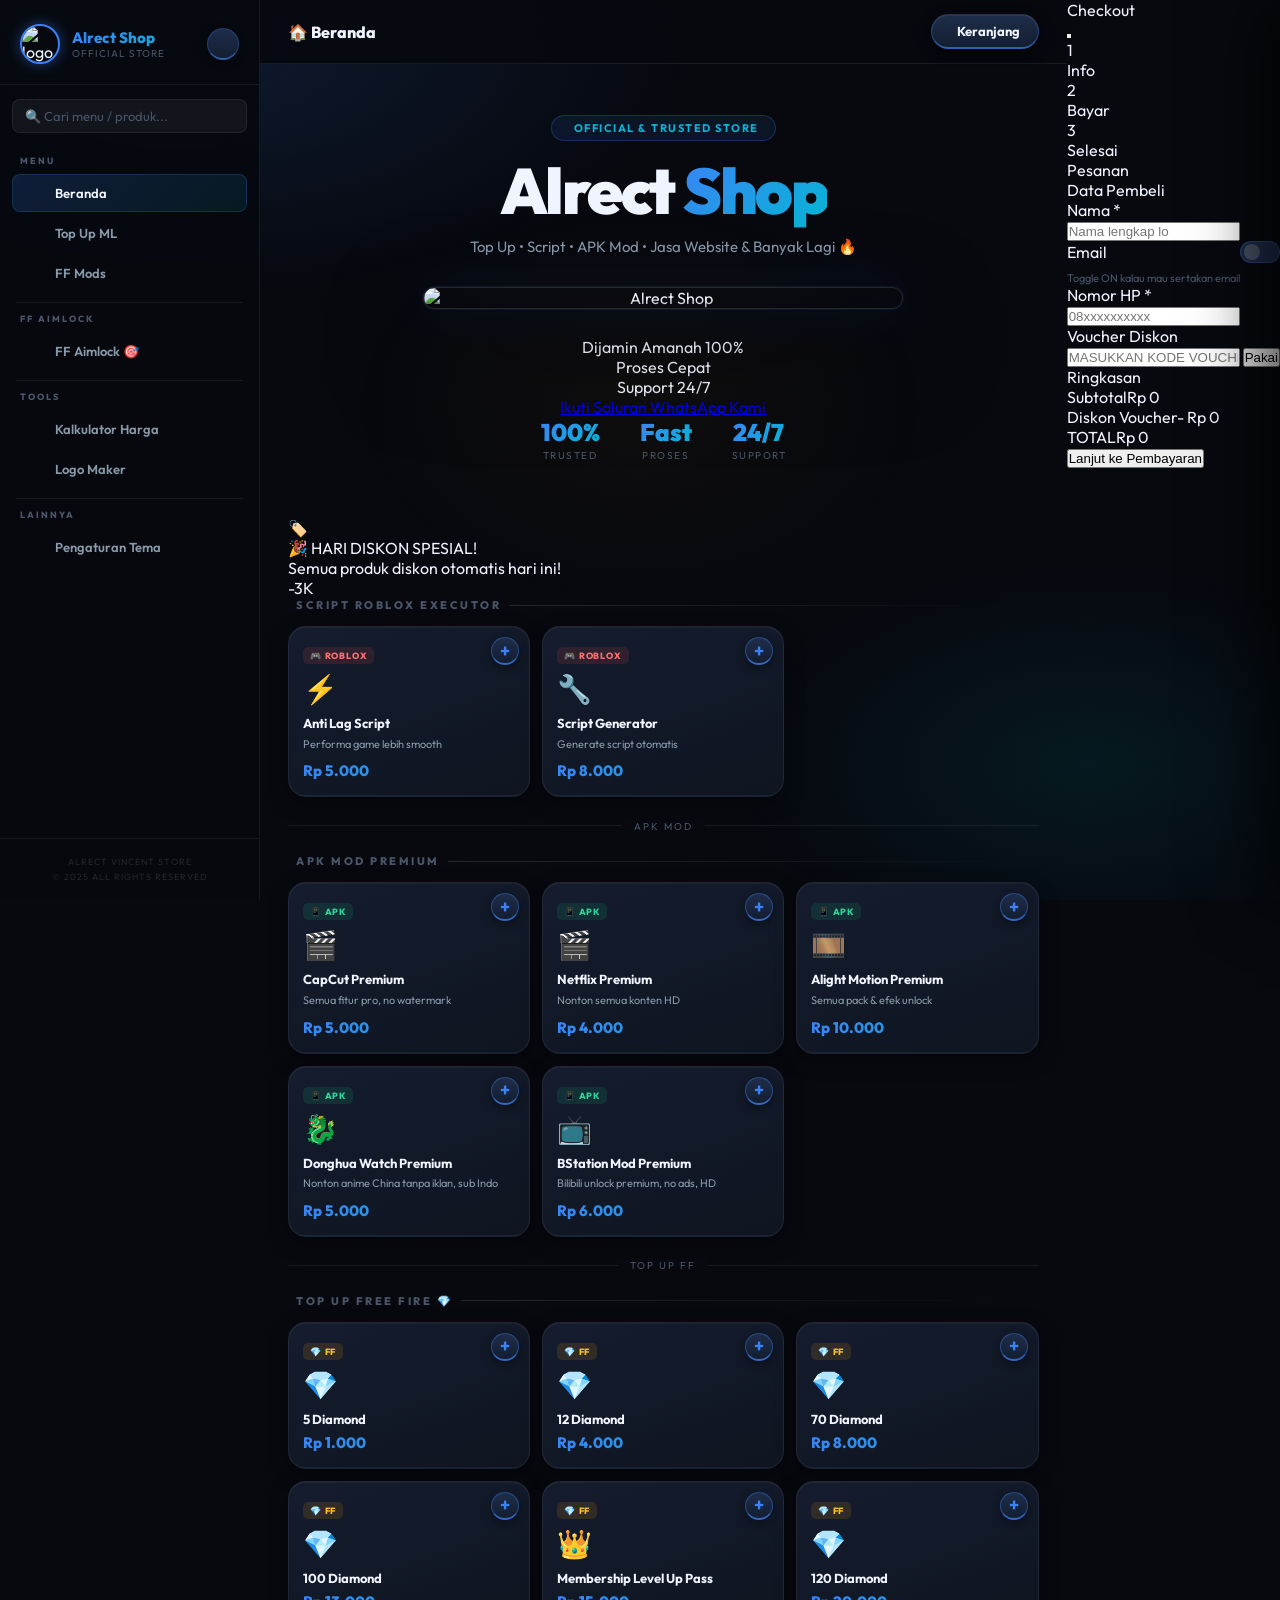
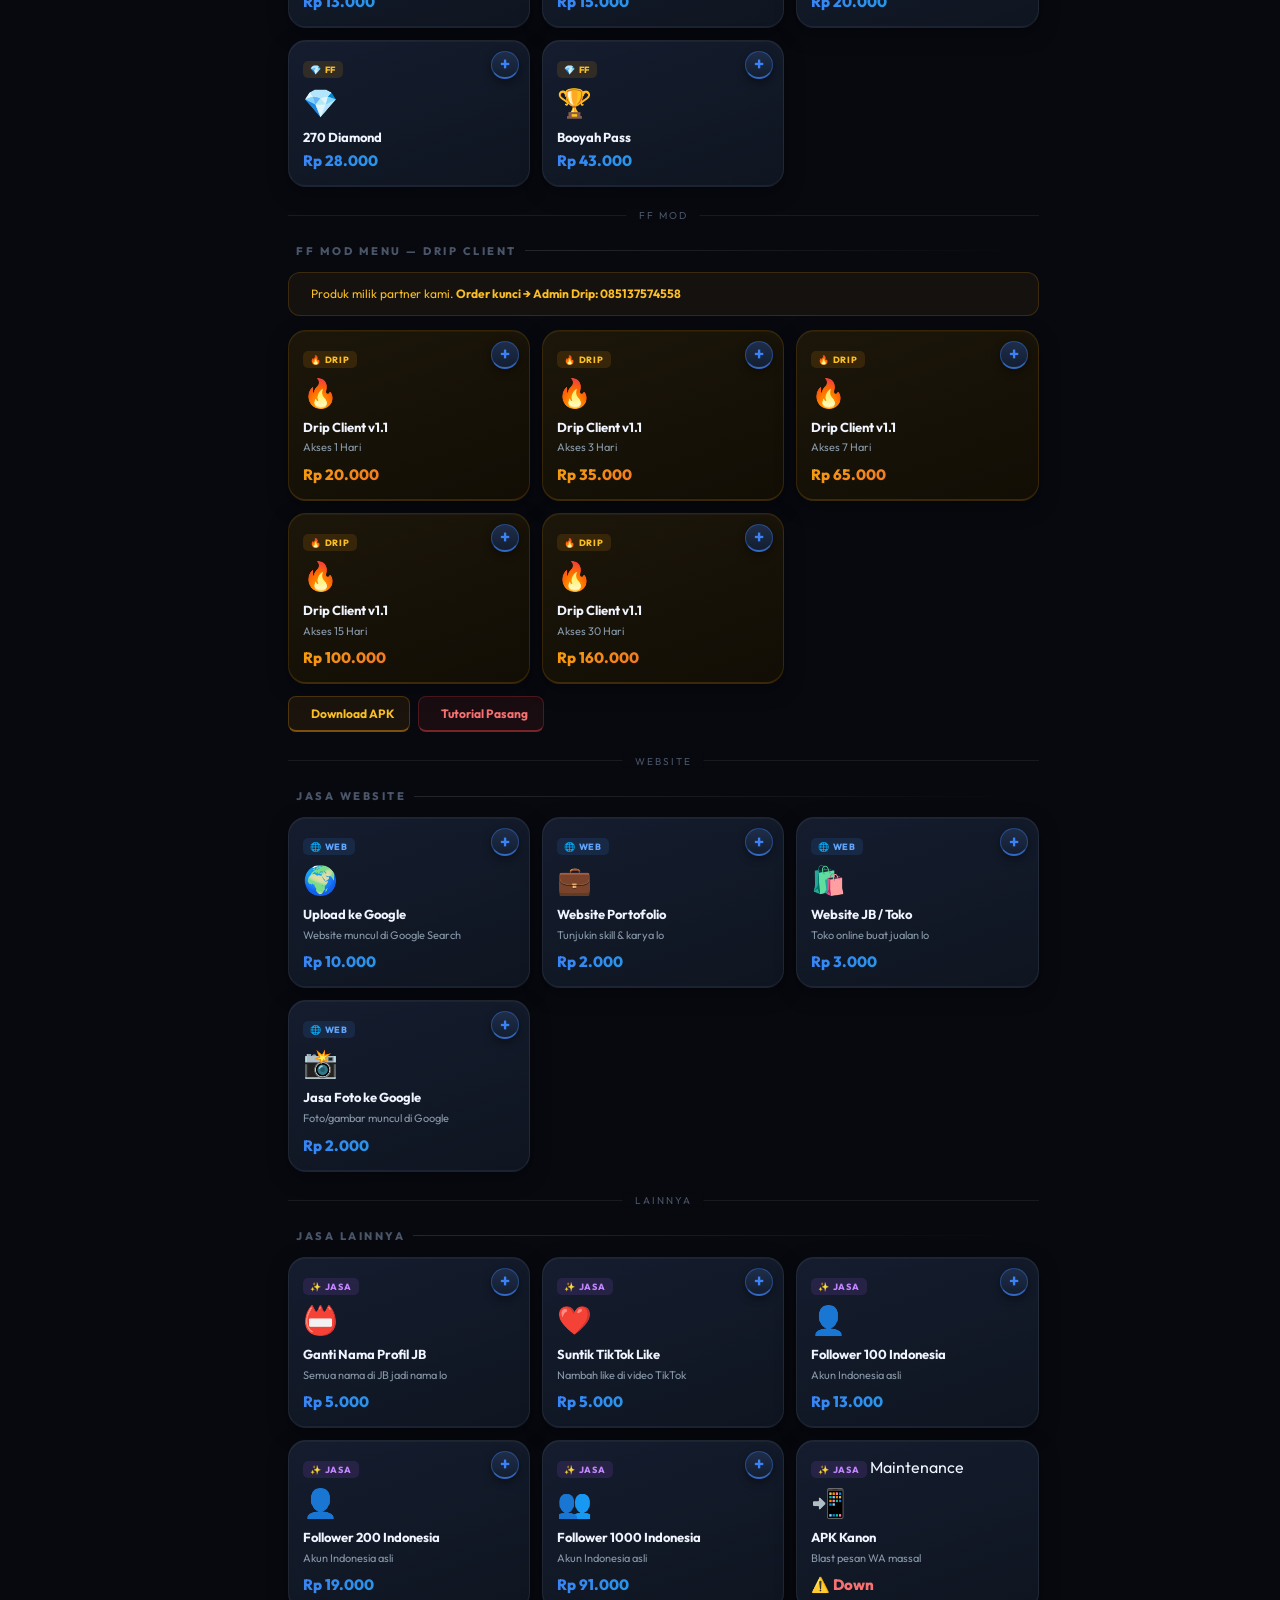
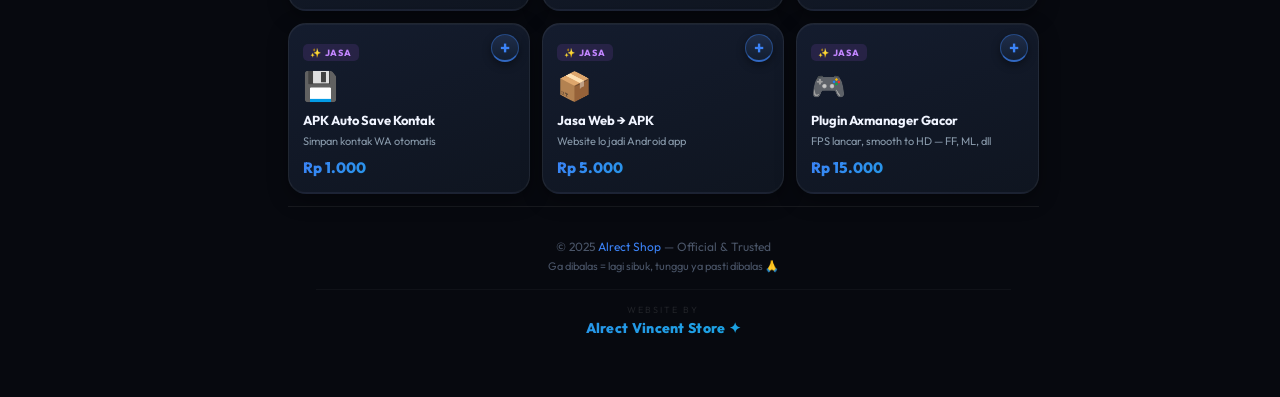
==== commit cd0bd85c: "Add files via upload" ====
--- a/index.html
+++ b/index.html
@@ -14,6 +14,7 @@
 <link rel="stylesheet" href="style.css">
 </head>
 <body>
+<body>
 <div class="particles" id="particles"></div>
 
 <aside class="sidebar">
@@ -34,10 +35,17 @@
     <div class="nav-group-label">Menu</div>
     <div class="nav-item active" id="navitem-home" onclick="switchTab('home','Beranda')"><i class="fi fi-rr-home"></i> Beranda</div>
     <div class="nav-item" id="navitem-ml" onclick="switchTab('ml','Top Up ML')"><i class="fi fi-rr-gamepad"></i> Top Up ML</div>
+    <div class="nav-item" id="navitem-ffmods" onclick="switchTab('ffmods','FF Mods')"><i class="fi fi-rr-magic-wand"></i> FF Mods</div>
+    <div class="nav-sep"></div>
+    <div class="nav-group-label">FF Aimlock</div>
+    <div class="nav-item" onclick="switchTab('ffmods','FF Mods')"><i class="fi fi-rr-target"></i> FF Aimlock 🎯</div>
     <div class="nav-sep"></div>
     <div class="nav-group-label">Tools</div>
     <div class="nav-item" id="navitem-calc" onclick="switchTab('calc','Kalkulator')"><i class="fi fi-rr-calculator"></i> Kalkulator Harga</div>
     <div class="nav-item" id="navitem-logo" onclick="switchTab('logo','Logo Maker')"><i class="fi fi-rr-image"></i> Logo Maker</div>
+    <div class="nav-sep"></div>
+    <div class="nav-group-label">Lainnya</div>
+    <div class="nav-item" id="navitem-settings" onclick="switchTab('settings','Pengaturan Tema')"><i class="fi fi-rr-settings"></i> Pengaturan Tema</div>
   </nav>
   <div class="sidebar-footer">
     <div class="sidebar-credit">Alrect Vincent Store<br>© 2025 All rights reserved</div>
@@ -79,11 +87,32 @@
       <h1 class="hero-title">Alrect <span>Shop</span></h1>
       <p class="hero-sub">Top Up • Script • APK Mod • Jasa Website &amp; Banyak Lagi 🔥</p>
       <div class="hero-thumb"><img src="https://files.catbox.moe/ugwp53.jpg" alt="Alrect Shop"></div>
+      <div class="trust-badge-row">
+        <div class="trust-badge"><i class="fi fi-rr-shield-check" style="line-height:1;color:#34d399"></i> Dijamin Amanah 100%</div>
+        <div class="trust-badge"><i class="fi fi-rr-bolt" style="line-height:1;color:#60a5fa"></i> Proses Cepat</div>
+        <div class="trust-badge"><i class="fi fi-rr-headset" style="line-height:1;color:#c084fc"></i> Support 24/7</div>
+      </div>
+      <a class="wa-channel-btn" href="https://whatsapp.com/channel/0029Vb6UTIy5PO13c979il2N" target="_blank" rel="noopener noreferrer">
+        <i class="fi fi-br-whatsapp" style="line-height:1;font-size:15px"></i>
+        Ikuti Saluran WhatsApp Kami
+        <i class="fi fi-rr-arrow-right" style="line-height:1;font-size:11px"></i>
+      </a>
       <div class="stats-row">
         <div class="stat"><div class="stat-num">100%</div><div class="stat-label">Trusted</div></div>
         <div class="stat"><div class="stat-num">Fast</div><div class="stat-label">Proses</div></div>
         <div class="stat"><div class="stat-num">24/7</div><div class="stat-label">Support</div></div>
       </div>
+    </div>
+
+    
+    <div class="discount-banner" id="discountBanner">
+      <div class="discount-confetti" id="discountConfetti"></div>
+      <div class="discount-banner-icon">🏷️</div>
+      <div class="discount-banner-text">
+        <div class="discount-banner-title" id="discountBannerTitle">🎉 HARI DISKON SPESIAL!</div>
+        <div class="discount-banner-sub" id="discountBannerSub">Semua produk diskon otomatis hari ini!</div>
+      </div>
+      <div class="discount-tag-anim" id="discountTagAnim">-3K</div>
     </div>
 
     <div class="products-wrap">
@@ -110,6 +139,16 @@
           <span class="cat-tag cat-apk">📱 APK</span><span class="product-add">+</span>
           <span class="product-icon">🎞️</span><div class="product-name">Alight Motion Premium</div>
           <div class="product-desc">Semua pack &amp; efek unlock</div><div class="product-price">Rp 10.000</div>
+        </div>
+        <div class="product-card" data-id="donghua-watch" data-name="Donghua Watch Mod Premium" data-price="5000" data-icon="🐉" data-drip="0">
+          <span class="cat-tag cat-apk">📱 APK</span><span class="product-add">+</span>
+          <span class="product-icon">🐉</span><div class="product-name">Donghua Watch Premium</div>
+          <div class="product-desc">Nonton anime China tanpa iklan, sub Indo</div><div class="product-price">Rp 5.000</div>
+        </div>
+        <div class="product-card" data-id="bstation-mod" data-name="Bilibili BStation Mod APK Premium" data-price="6000" data-icon="📺" data-drip="0">
+          <span class="cat-tag cat-apk">📱 APK</span><span class="product-add">+</span>
+          <span class="product-icon">📺</span><div class="product-name">BStation Mod Premium</div>
+          <div class="product-desc">Bilibili unlock premium, no ads, HD</div><div class="product-price">Rp 6.000</div>
         </div>
       </div>
 
@@ -158,7 +197,7 @@
         <div class="product-card" data-id="flw100" data-name="Follower TikTok 100 Indonesia" data-price="13000" data-icon="👤" data-drip="0"><span class="cat-tag cat-jasa">✨ Jasa</span><span class="product-add">+</span><span class="product-icon">👤</span><div class="product-name">Follower 100 Indonesia</div><div class="product-desc">Akun Indonesia asli</div><div class="product-price">Rp 13.000</div></div>
         <div class="product-card" data-id="flw200" data-name="Follower TikTok 200 Indonesia" data-price="19000" data-icon="👤" data-drip="0"><span class="cat-tag cat-jasa">✨ Jasa</span><span class="product-add">+</span><span class="product-icon">👤</span><div class="product-name">Follower 200 Indonesia</div><div class="product-desc">Akun Indonesia asli</div><div class="product-price">Rp 19.000</div></div>
         <div class="product-card" data-id="flw1000" data-name="Follower TikTok 1000 Indonesia" data-price="91000" data-icon="👥" data-drip="0"><span class="cat-tag cat-jasa">✨ Jasa</span><span class="product-add">+</span><span class="product-icon">👥</span><div class="product-name">Follower 1000 Indonesia</div><div class="product-desc">Akun Indonesia asli</div><div class="product-price">Rp 91.000</div></div>
-        <div class="product-card" data-id="apk-kanon" data-name="APK Kanon Blast WA" data-price="2000" data-icon="📲" data-drip="0"><span class="cat-tag cat-jasa">✨ Jasa</span><span class="product-add">+</span><span class="product-icon">📲</span><div class="product-name">APK Kanon</div><div class="product-desc">Blast pesan WA massal</div><div class="product-price">Rp 2.000</div></div>
+        <div class="product-card product-card-disabled" data-id="apk-kanon" data-name="APK Kanon Blast WA" data-price="2000" data-icon="📲" data-drip="0" style="pointer-events:none;opacity:0.6;"><span class="cat-tag cat-jasa">✨ Jasa</span><span class="status-down-badge"><i class="fi fi-rr-triangle-warning" style="line-height:1"></i> Maintenance</span><span class="product-icon">📲</span><div class="product-name">APK Kanon</div><div class="product-desc">Blast pesan WA massal</div><div class="product-price" style="color:#f87171;background:none;-webkit-text-fill-color:#f87171;">⚠️ Down</div></div>
         <div class="product-card" data-id="autosave" data-name="APK Auto Save Kontak WA" data-price="1000" data-icon="💾" data-drip="0"><span class="cat-tag cat-jasa">✨ Jasa</span><span class="product-add">+</span><span class="product-icon">💾</span><div class="product-name">APK Auto Save Kontak</div><div class="product-desc">Simpan kontak WA otomatis</div><div class="product-price">Rp 1.000</div></div>
         <div class="product-card" data-id="web2apk" data-name="Jasa Convert Web ke APK Android" data-price="5000" data-icon="📦" data-drip="0"><span class="cat-tag cat-jasa">✨ Jasa</span><span class="product-add">+</span><span class="product-icon">📦</span><div class="product-name">Jasa Web → APK</div><div class="product-desc">Website lo jadi Android app</div><div class="product-price">Rp 5.000</div></div>
         <div class="product-card" data-id="axmanager-plugin" data-name="Plugin Axmanager Gacor by Alrect Gamer" data-price="15000" data-icon="🎮" data-drip="0"><span class="cat-tag cat-jasa">✨ Jasa</span><span class="product-add">+</span><span class="product-icon">🎮</span><div class="product-name">Plugin Axmanager Gacor</div><div class="product-desc">FPS lancar, smooth to HD — FF, ML, dll</div><div class="product-price">Rp 15.000</div></div>
@@ -173,6 +212,128 @@
         <div class="credit-name">Alrect Vincent Store ✦</div>
       </div>
     </footer>
+  </div>
+
+  <div class="tab-page" id="tab-ffmods">
+    <div style="max-width:800px;margin:0 auto;">
+
+      <div style="text-align:center;margin-bottom:24px;padding:12px 0;">
+        <div style="display:inline-flex;align-items:center;gap:7px;background:rgba(168,85,247,0.1);border:1px solid rgba(168,85,247,0.28);color:#c084fc;padding:5px 16px;border-radius:50px;font-size:11px;font-weight:700;letter-spacing:1.5px;text-transform:uppercase;margin-bottom:14px;">
+          <i class="fi fi-rr-magic-wand" style="line-height:1"></i> FF MODS BY ALRECT
+        </div>
+        <h1 style="font-size:clamp(26px,4vw,44px);font-weight:900;letter-spacing:-1.5px;margin-bottom:8px;line-height:1.1;">Free Fire <span style="background:linear-gradient(135deg,#a855f7,#ec4899);-webkit-background-clip:text;-webkit-text-fill-color:transparent;background-clip:text;">Mods</span></h1>
+        <p style="font-size:13px;color:var(--muted2);line-height:1.6;">Koleksi mod eksklusif FF — visual &amp; tools terbaik pilihan Alrect.</p>
+      </div>
+
+      <div class="note-banner" style="background:rgba(168,85,247,0.06);border-color:rgba(168,85,247,0.2);">
+        <i class="fi fi-rr-info" style="line-height:1;flex-shrink:0;color:#c084fc"></i>
+        <span style="color:#c084fc;">Setelah order, konfirmasi ke admin via WhatsApp untuk proses pengiriman file/key mod.</span>
+      </div>
+
+      <div class="section-hdr" style="margin-top:20px;"><i class="fi fi-rr-magic-wand" style="line-height:1"></i> Pilih Mod FF</div>
+
+      <div class="product-grid" style="grid-template-columns:repeat(auto-fill,minmax(200px,1fr));gap:14px;">
+
+        <div class="product-card ffmod-card" data-id="ff-headshot-hologram" data-name="Headshot+ Hologram FF" data-price="5000" data-icon="💜" data-drip="0">
+          <span class="cat-tag cat-ffmod"><i class="fi fi-rr-magic-wand" style="line-height:1"></i> FF Mod</span>
+          <span class="product-add">+</span>
+          <div class="ffmod-warn-badge">
+            <i class="fi fi-rr-triangle-warning"></i> Risiko Banned 25%
+          </div>
+          <span class="product-icon">💜</span>
+          <div class="product-name">Headshot+ Hologram</div>
+          <div class="product-desc" style="color:var(--muted2);">Efek hologram premium + headshot booster. <span style="color:#f87171;font-weight:700;">Kalau mau aman pakai VPN India!</span></div>
+          <div class="product-price">Rp 5.000</div>
+        </div>
+
+        <div class="product-card ffmod-card" data-id="ff-cuban-mods" data-name="Cuban Mods FF" data-price="2000" data-icon="🟣" data-drip="0">
+          <span class="cat-tag cat-ffmod"><i class="fi fi-rr-magic-wand" style="line-height:1"></i> FF Mod</span>
+          <span class="product-add">+</span>
+          <span class="product-icon">🟣</span>
+          <div class="product-name">Cuban Mods</div>
+          <div class="product-desc" style="color:var(--muted2);">Paket mod visual Cuban — skin &amp; efek eksklusif siap pakai.</div>
+          <div class="product-price">Rp 2.000</div>
+        </div>
+
+        <div class="product-card ffmod-card" data-id="ff-cuban-keygen" data-name="APK Key Generator Cuban Mods FF" data-price="1000" data-icon="🔑" data-drip="0">
+          <span class="cat-tag cat-ffmod"><i class="fi fi-rr-key" style="line-height:1"></i> Keygen</span>
+          <span class="product-add">+</span>
+          <span class="product-icon">🔑</span>
+          <div class="product-name">APK Key Generator</div>
+          <div class="product-desc" style="color:var(--muted2);">Generator key otomatis khusus Cuban Mods. Unlock akses penuh.</div>
+          <div class="product-price">Rp 1.000</div>
+        </div>
+
+        <div class="product-card cabe-card" data-id="ff-aimlock-cabe91" data-name="Aimlock Cabe Rawit 91% FF" data-price="25000" data-icon="🌶️" data-drip="0">
+          <span class="cat-tag cat-cabe"><i class="fi fi-rr-crosshair" style="line-height:1"></i> Aimlock</span>
+          <span class="product-add">+</span>
+          <span class="aimlock-badge" style="background:linear-gradient(135deg,#dc2626,#b91c1c);">HOT</span>
+          <span class="product-icon">🌶️</span>
+          <div class="product-name">Aimlock Cabe Rawit 91%</div>
+          <div class="product-desc" style="color:var(--muted2);">Akurasi tinggi 91% — paling gacor se-lineup Alrect.</div>
+          <div class="product-price">Rp 25.000</div>
+        </div>
+
+        <div class="product-card gloo-card" data-id="ff-gloowall-mini" data-name="Gloowall Gepeng Mini OB53 FF" data-price="4000" data-icon="🧊" data-drip="0">
+          <span class="new-badge">New!</span>
+          <span class="cat-tag cat-gloo"><i class="fi fi-rr-shield" style="line-height:1"></i> FF Mod</span>
+          <span class="product-add">+</span>
+          <span class="product-icon">🧊</span>
+          <div class="product-name">Gloowall Gepeng Mini</div>
+          <div class="no-root-tag"><i class="fi fi-rr-check" style="line-height:1"></i> No Root</div>
+          <div class="product-desc" style="color:var(--muted2);">OB53 update — gloowall super mini gepeng, no root required.</div>
+          <div class="product-price">Rp 4.000</div>
+        </div>
+
+      </div>
+
+      <div class="divider-line" style="margin:20px 0;"><span>FF Aimlock</span></div>
+      <div class="section-hdr"><i class="fi fi-rr-target" style="line-height:1"></i> FF Aimlock by Alrect</div>
+      <div class="note-banner"><i class="fi fi-rr-info" style="line-height:1;flex-shrink:0"></i><span>Script aimlock eksklusif buatan Alrect. <strong>Order &amp; tanya: 082192401340</strong></span></div>
+      <div class="product-grid" style="grid-template-columns:repeat(auto-fill,minmax(200px,1fr));gap:14px;margin-top:2px;">
+        <div class="product-card aimlock-card" data-id="aimlock-60" data-name="Aimlock 60% by Alrect (Gacor)" data-price="5000" data-icon="🎯" data-drip="0">
+          <span class="aimlock-badge">GACOR</span>
+          <span class="cat-tag cat-aimlock">🎯 Aimlock</span>
+          <span class="product-add">+</span>
+          <span class="product-icon">🎯</span>
+          <div class="product-name">Aimlock 60% by Alrect</div>
+          <div class="product-desc">Smooth &amp; gacor, cocok semua device</div>
+          <div class="product-price">Rp 5.000</div>
+        </div>
+        <div class="product-card aimlock-card" data-id="aimlock-80" data-name="Aimlock 80% by AlrectX (Gacor + Dpi + Sensi)" data-price="15000" data-icon="🔥" data-drip="0">
+          <span class="aimlock-badge">BEST</span>
+          <span class="cat-tag cat-aimlock">🎯 Aimlock</span>
+          <span class="product-add">+</span>
+          <span class="product-icon">🔥</span>
+          <div class="product-name">Aimlock 80% by AlrectX</div>
+          <div class="product-desc">Gacor + DPI custom + sensitivitas optimal</div>
+          <div class="product-price">Rp 15.000</div>
+        </div>
+      </div>
+
+      <div style="margin-top:22px;background:linear-gradient(160deg,#130820,#0c0516);border:1px solid rgba(168,85,247,0.15);border-radius:var(--radius);padding:18px;">
+        <div class="section-hdr" style="color:rgba(192,132,252,0.7);margin-bottom:12px;"><i class="fi fi-rr-info-square" style="line-height:1"></i> Panduan &amp; Info</div>
+        <div style="display:grid;grid-template-columns:1fr 1fr;gap:10px;">
+          <div style="background:rgba(168,85,247,0.06);border:1px solid rgba(168,85,247,0.12);border-radius:var(--radius-sm);padding:12px;">
+            <div style="font-size:10px;font-weight:800;color:#c084fc;letter-spacing:1px;text-transform:uppercase;margin-bottom:6px;">Headshot+</div>
+            <div style="font-size:11px;color:var(--muted2);line-height:1.6;">✓ Efek hologram visual<br>✓ Headshot booster<br><span style="color:#f87171;">⚠ Pakai VPN India</span><br>✓ File siap pakai</div>
+          </div>
+          <div style="background:rgba(168,85,247,0.06);border:1px solid rgba(168,85,247,0.12);border-radius:var(--radius-sm);padding:12px;">
+            <div style="font-size:10px;font-weight:800;color:#c084fc;letter-spacing:1px;text-transform:uppercase;margin-bottom:6px;">Cuban Mods</div>
+            <div style="font-size:11px;color:var(--muted2);line-height:1.6;">✓ Skin eksklusif Cuba<br>✓ Efek visual premium<br>✓ Mudah dipasang<br>✓ Update berkala</div>
+          </div>
+          <div style="background:rgba(168,85,247,0.06);border:1px solid rgba(168,85,247,0.12);border-radius:var(--radius-sm);padding:12px;">
+            <div style="font-size:10px;font-weight:800;color:#c084fc;letter-spacing:1px;text-transform:uppercase;margin-bottom:6px;">Key Generator</div>
+            <div style="font-size:11px;color:var(--muted2);line-height:1.6;">✓ Khusus Cuban Mods<br>✓ Generate otomatis<br>✓ APK ringan<br>✓ Unlock full fitur</div>
+          </div>
+          <div style="background:rgba(239,68,68,0.06);border:1px solid rgba(239,68,68,0.12);border-radius:var(--radius-sm);padding:12px;">
+            <div style="font-size:10px;font-weight:800;color:#f87171;letter-spacing:1px;text-transform:uppercase;margin-bottom:6px;">Aimlock</div>
+            <div style="font-size:11px;color:var(--muted2);line-height:1.6;">✓ Auto-aim 60% / 80%<br>✓ By Alrect &amp; AlrectX<br>✓ DPI + Sensi optimal<br>✓ Cocok semua device</div>
+          </div>
+        </div>
+      </div>
+
+    </div>
   </div>
 
   <div class="tab-page" id="tab-ml">
@@ -587,33 +748,247 @@
   <div class="bottombar-inner">
     <div class="bottombar-item active" id="bnavitem-home" onclick="switchTab('home','Beranda')">
       <i class="fi fi-rr-home"></i>
-      <span class="bottombar-item-label">Beranda</span>
+      <span class="bottombar-item-label">Home</span>
     </div>
     <div class="bottombar-item" id="bnavitem-ml" onclick="switchTab('ml','Top Up ML')">
       <i class="fi fi-rr-gamepad"></i>
       <span class="bottombar-item-label">ML</span>
     </div>
+    <div class="bottombar-item" id="bnavitem-ffmods" onclick="switchTab('ffmods','FF Mods')">
+      <i class="fi fi-rr-magic-wand"></i>
+      <span class="bottombar-item-label">Mods</span>
+    </div>
+    <button class="bottombar-cart-btn" onclick="toggleCart()">
+      <i class="fi fi-br-shopping-cart" style="font-size:20px;line-height:1"></i>
+      <span class="cart-badge" id="cartBadgeBottom"></span>
+    </button>
     <div class="bottombar-item" id="bnavitem-calc" onclick="switchTab('calc','Kalkulator')">
       <i class="fi fi-rr-calculator"></i>
-      <span class="bottombar-item-label">Kalkulator</span>
+      <span class="bottombar-item-label">Kalk</span>
+    </div>
+    <div class="bottombar-item" id="bnavitem-settings" onclick="switchTab('settings','Pengaturan Tema')">
+      <i class="fi fi-rr-settings"></i>
+      <span class="bottombar-item-label">Tema</span>
     </div>
     <div class="bottombar-item" id="bnavitem-logo" onclick="switchTab('logo','Logo Maker')">
       <i class="fi fi-rr-image"></i>
       <span class="bottombar-item-label">Logo</span>
     </div>
-    <button class="bottombar-cart-btn" onclick="toggleCart()" style="color:var(--muted2);">
-      <i class="fi fi-br-shopping-cart" style="font-size:19px;line-height:1"></i>
-      <span class="bottombar-item-label">Keranjang</span>
-      <span class="cart-badge" id="cartBadgeBottom" style="top:-4px;right:calc(50% - 22px);"></span>
-    </button>
   </div>
 </nav>
+
+
+  <div class="tab-page" id="tab-settings">
+    <div class="settings-wrap">
+      <div class="settings-header">
+        <div class="settings-icon-circle"><i class="fi fi-rr-settings" style="line-height:1;font-size:30px"></i></div>
+        <div class="settings-title">Pengaturan Tema</div>
+        <div class="settings-sub">Kustomisasi tampilan sesuai selera lo 🎨</div>
+      </div>
+
+      
+      <div class="settings-card">
+        <div class="settings-card-header">
+          <div class="settings-card-icon"><i class="fi fi-rr-palette" style="line-height:1"></i></div>
+          <div class="settings-card-titleblock">
+            <div class="settings-section-title">Warna Aksen</div>
+            <div class="settings-section-sub">Pilih palet warna utama UI</div>
+          </div>
+        </div>
+        <div class="accent-colors-row" id="accentColorsRow">
+          <div class="accent-swatch selected" data-accent="#3b82f6,#06b6d4" style="background:linear-gradient(135deg,#3b82f6,#06b6d4)" onclick="selectAccent(this,'#3b82f6','#06b6d4')" title="Blue (Default)"></div>
+          <div class="accent-swatch" data-accent="#10b981,#06b6d4" style="background:linear-gradient(135deg,#10b981,#06b6d4)" onclick="selectAccent(this,'#10b981','#06b6d4')" title="Green"></div>
+          <div class="accent-swatch" data-accent="#ef4444,#f97316" style="background:linear-gradient(135deg,#ef4444,#f97316)" onclick="selectAccent(this,'#ef4444','#f97316')" title="Red"></div>
+          <div class="accent-swatch" data-accent="#ec4899,#f43f5e" style="background:linear-gradient(135deg,#ec4899,#f43f5e)" onclick="selectAccent(this,'#ec4899','#f43f5e')" title="Pink"></div>
+          <div class="accent-swatch" data-accent="#8b5cf6,#a855f7" style="background:linear-gradient(135deg,#8b5cf6,#a855f7)" onclick="selectAccent(this,'#8b5cf6','#a855f7')" title="Purple"></div>
+          <div class="accent-swatch" data-accent="#f59e0b,#ef4444" style="background:linear-gradient(135deg,#f59e0b,#ef4444)" onclick="selectAccent(this,'#f59e0b','#ef4444')" title="Gold"></div>
+          <div class="accent-swatch" data-accent="#f97316,#fbbf24" style="background:linear-gradient(135deg,#f97316,#fbbf24)" onclick="selectAccent(this,'#f97316','#fbbf24')" title="Orange"></div>
+          <div class="accent-swatch" data-accent="#06b6d4,#22d3ee" style="background:linear-gradient(135deg,#06b6d4,#22d3ee)" onclick="selectAccent(this,'#06b6d4','#22d3ee')" title="Cyan"></div>
+        </div>
+        <div style="margin-top:14px;display:flex;align-items:center;gap:10px;flex-wrap:wrap;">
+          <span class="settings-section-sub" style="margin:0;white-space:nowrap;">Custom color:</span>
+          <input type="color" id="customAccent1" value="#3b82f6" style="width:38px;height:38px;border-radius:10px;border:1px solid var(--settings-border);background:transparent;cursor:pointer;padding:2px;">
+          <input type="color" id="customAccent2" value="#06b6d4" style="width:38px;height:38px;border-radius:10px;border:1px solid var(--settings-border);background:transparent;cursor:pointer;padding:2px;">
+          <button onclick="applyCustomAccent()" class="settings-mini-btn">Pakai</button>
+        </div>
+      </div>
+
+      
+      <div class="settings-card">
+        <div class="settings-card-header">
+          <div class="settings-card-icon"><i class="fi fi-rr-moon" style="line-height:1"></i></div>
+          <div class="settings-card-titleblock">
+            <div class="settings-section-title">Background Theme</div>
+            <div class="settings-section-sub">Nuansa warna latar utama</div>
+          </div>
+        </div>
+        <div class="bg-theme-grid" id="bgThemeGrid">
+          <div class="bg-theme-btn selected" data-bg="default" onclick="selectBgTheme(this,'default')">⬛ Default</div>
+          <div class="bg-theme-btn" data-bg="navy" onclick="selectBgTheme(this,'navy')">🌊 Navy</div>
+          <div class="bg-theme-btn" data-bg="midnight" onclick="selectBgTheme(this,'midnight')">🌙 Midnight</div>
+          <div class="bg-theme-btn" data-bg="charcoal" onclick="selectBgTheme(this,'charcoal')">🪨 Charcoal</div>
+          <div class="bg-theme-btn" data-bg="amoled" onclick="selectBgTheme(this,'amoled')">🖤 AMOLED</div>
+          <div class="bg-theme-btn" data-bg="forest" onclick="selectBgTheme(this,'forest')">🌿 Forest</div>
+          <div class="bg-theme-btn" data-bg="wine" onclick="selectBgTheme(this,'wine')">🍷 Wine</div>
+          <div class="bg-theme-btn" data-bg="slate" onclick="selectBgTheme(this,'slate')">🪵 Slate</div>
+        </div>
+      </div>
+
+      
+      <div class="settings-card">
+        <div class="settings-card-header">
+          <div class="settings-card-icon"><i class="fi fi-rr-square" style="line-height:1"></i></div>
+          <div class="settings-card-titleblock">
+            <div class="settings-section-title">Sudut Kartu</div>
+            <div class="settings-section-sub">Radius sudut kartu & tombol</div>
+          </div>
+        </div>
+        <div style="display:flex;justify-content:space-between;align-items:center;margin-bottom:10px;">
+          <span class="settings-section-sub" style="margin:0">Corner radius</span>
+          <span style="font-size:14px;font-weight:800;color:var(--accent)" id="cornerRadiusVal">18px</span>
+        </div>
+        <input type="range" class="settings-range" id="cornerRadiusRange" min="0" max="32" value="18"
+          oninput="document.getElementById('cornerRadiusVal').textContent=this.value+'px';previewSettings()">
+        <div style="display:flex;justify-content:space-between;margin-top:6px;">
+          <span style="font-size:10px;color:var(--muted);">Square</span>
+          <span style="font-size:10px;color:var(--muted);">Rounded</span>
+        </div>
+      </div>
+
+      
+      <div class="settings-card">
+        <div class="settings-card-header">
+          <div class="settings-card-icon"><i class="fi fi-rr-layer" style="line-height:1"></i></div>
+          <div class="settings-card-titleblock">
+            <div class="settings-section-title">Glass Intensity</div>
+            <div class="settings-section-sub">Blur level panel & sidebar</div>
+          </div>
+        </div>
+        <div style="display:flex;justify-content:space-between;align-items:center;margin-bottom:10px;">
+          <span class="settings-section-sub" style="margin:0">Blur Level</span>
+          <span style="font-size:14px;font-weight:800;color:var(--accent)" id="glassBlurLabel">Medium</span>
+        </div>
+        <input type="range" class="settings-range" id="glassBlurRange" min="0" max="4" value="2"
+          oninput="updateGlassLabel(this.value);previewSettings()">
+        <div style="display:flex;justify-content:space-between;margin-top:6px;">
+          <span style="font-size:10px;color:var(--muted);">Off</span>
+          <span style="font-size:10px;color:var(--muted);">Ultra</span>
+        </div>
+      </div>
+
+      
+      <div class="settings-card">
+        <div class="settings-card-header">
+          <div class="settings-card-icon"><i class="fi fi-rr-text" style="line-height:1"></i></div>
+          <div class="settings-card-titleblock">
+            <div class="settings-section-title">Ukuran Font</div>
+            <div class="settings-section-sub">Skala teks untuk seluruh halaman</div>
+          </div>
+        </div>
+        <div style="display:flex;justify-content:space-between;align-items:center;margin-bottom:10px;">
+          <span class="settings-section-sub" style="margin:0">Scale</span>
+          <span style="font-size:14px;font-weight:800;color:var(--accent)" id="fontScaleVal">100%</span>
+        </div>
+        <input type="range" class="settings-range" id="fontScaleRange" min="80" max="120" value="100"
+          oninput="document.getElementById('fontScaleVal').textContent=this.value+'%';previewSettings()">
+        <div style="display:flex;justify-content:space-between;margin-top:6px;">
+          <span style="font-size:10px;color:var(--muted);">80%</span>
+          <span style="font-size:10px;color:var(--muted);">120%</span>
+        </div>
+      </div>
+
+      
+      <div class="settings-card">
+        <div class="settings-card-header">
+          <div class="settings-card-icon"><i class="fi fi-rr-sparkles" style="line-height:1"></i></div>
+          <div class="settings-card-titleblock">
+            <div class="settings-section-title">Animasi & Efek</div>
+            <div class="settings-section-sub">Kontrol efek visual UI</div>
+          </div>
+        </div>
+        <div class="settings-toggle-row">
+          <div class="settings-toggle-label"><span class="settings-toggle-icon">✨</span> Particle Background</div>
+          <label class="toggle-switch">
+            <input type="checkbox" id="particleToggle" checked onchange="previewSettings()">
+            <span class="toggle-slider"></span>
+          </label>
+        </div>
+        <div class="settings-toggle-row">
+          <div class="settings-toggle-label"><span class="settings-toggle-icon">🃏</span> Animasi Kartu</div>
+          <label class="toggle-switch">
+            <input type="checkbox" id="cardAnimToggle" checked onchange="previewSettings()">
+            <span class="toggle-slider"></span>
+          </label>
+        </div>
+      </div>
+
+      
+      <div class="settings-card">
+        <div class="settings-card-header">
+          <div class="settings-card-icon" style="background:rgba(245,158,11,0.12);border-color:rgba(245,158,11,0.25);color:#f59e0b;"><i class="fi fi-rr-tag" style="line-height:1"></i></div>
+          <div class="settings-card-titleblock">
+            <div class="settings-section-title">Info Hari Diskon</div>
+            <div class="settings-section-sub">Diskon otomatis tiap Rabu & Jumat</div>
+          </div>
+        </div>
+        <div style="background:rgba(245,158,11,0.06);border:1px solid rgba(245,158,11,0.15);border-radius:10px;padding:12px 14px;margin-top:4px;">
+          <div style="display:flex;align-items:center;gap:8px;margin-bottom:8px;">
+            <span style="font-size:18px;">📅</span>
+            <span style="font-size:13px;font-weight:700;color:#fbbf24;">Rabu</span>
+            <span style="font-size:11px;color:var(--muted2);">→ semua produk diskon <strong style="color:#fbbf24;">-Rp 2.000</strong></span>
+          </div>
+          <div style="display:flex;align-items:center;gap:8px;">
+            <span style="font-size:18px;">🎉</span>
+            <span style="font-size:13px;font-weight:700;color:#f59e0b;">Jumat</span>
+            <span style="font-size:11px;color:var(--muted2);">→ semua produk diskon <strong style="color:#f59e0b;">-Rp 3.000</strong></span>
+          </div>
+          <div class="settings-info-chip" style="margin-top:10px;"><i class="fi fi-rr-info" style="line-height:1"></i> Diskon otomatis diterapkan ke semua item di keranjang</div>
+        </div>
+      </div>
+
+      
+      <div class="settings-preview-card" id="settingsPreviewCard">
+        <div class="settings-section-title" style="margin-bottom:14px;font-size:13px;font-weight:800;letter-spacing:1.5px;text-transform:uppercase;color:var(--muted);">Preview Kartu</div>
+        <div style="display:flex;gap:10px;flex-wrap:wrap;">
+          <div class="preview-card-item">
+            <div class="preview-tag">🎮 Roblox</div>
+            <div style="font-size:22px;margin:8px 0;">⚡</div>
+            <div style="font-size:13px;font-weight:700;">Anti Lag Script</div>
+            <div style="font-size:11px;color:var(--muted2);margin:4px 0 8px;">Performa makin smooth</div>
+            <div class="preview-price">Rp 5.000</div>
+          </div>
+          <div class="preview-card-item">
+            <div class="preview-tag" style="background:rgba(239,68,68,0.13);color:#f87171;">🎯 Aimlock</div>
+            <div style="font-size:22px;margin:8px 0;">🔥</div>
+            <div style="font-size:13px;font-weight:700;">Aimlock 80%</div>
+            <div style="font-size:11px;color:var(--muted2);margin:4px 0 8px;">Gacor + DPI + Sensi</div>
+            <div class="preview-price">Rp 15.000</div>
+          </div>
+        </div>
+      </div>
+
+      <div class="settings-actions">
+        <button class="settings-apply-btn" onclick="applySettings()">
+          <i class="fi fi-rr-check" style="line-height:1"></i> Terapkan
+        </button>
+        <button class="settings-reset-btn" onclick="resetSettings()">
+          <i class="fi fi-rr-refresh" style="line-height:1"></i> Reset
+        </button>
+        <button class="settings-close-btn" onclick="switchTab('home','Beranda')">
+          <i class="fi fi-rr-cross" style="line-height:1"></i> Tutup
+        </button>
+      </div>
+    </div>
+  </div>
 
 <div class="cart-overlay" id="cartOverlay" onclick="toggleCart()"></div>
 <div class="cart-drawer" id="cartDrawer">
   <div class="cart-header">
     <h3><i class="fi fi-br-shopping-cart" style="line-height:1"></i> Keranjang</h3>
     <button class="cart-close" onclick="toggleCart()"><i class="fi fi-br-cross" style="line-height:1"></i></button>
+  </div>
+  <div class="cart-discount-info" id="cartDiscountInfo">
+    <span>🏷️</span><span id="cartDiscountInfoText">Diskon hari ini aktif!</span>
   </div>
   <div class="cart-items" id="cartItems"></div>
   <div class="cart-footer">
@@ -633,15 +1008,133 @@
       <span class="cart-total-label">Total</span>
       <span class="cart-total-val" id="cartTotal">Rp 0</span>
     </div>
-    <button class="checkout-btn" id="checkoutBtn" onclick="checkout()" disabled>
-      <i class="fi fi-br-whatsapp" style="line-height:1;font-size:17px"></i> Order via WhatsApp
+    <button class="checkout-btn" id="checkoutBtn" onclick="openCheckout()" disabled>
+      <i class="fi fi-rr-shopping-cart" style="line-height:1;font-size:17px"></i> Checkout Sekarang
     </button>
   </div>
 </div>
+
+<div class="checkout-overlay" id="coOverlay" onclick="closeCheckout()"></div>
+<div class="checkout-sheet" id="coSheet">
+  <div class="checkout-sheet-handle"></div>
+  <div class="checkout-sheet-header">
+    <div class="checkout-sheet-title"><i class="fi fi-rr-shopping-bag" style="line-height:1;color:var(--accent)"></i> Checkout</div>
+    <button class="checkout-sheet-close" onclick="closeCheckout()"><i class="fi fi-br-cross" style="line-height:1"></i></button>
+  </div>
+  <div class="checkout-body" id="coBody">
+    <div class="co-step-bar" id="coStepBar">
+      <div class="co-step active" id="costep-1"><div class="co-step-dot">1</div><div class="co-step-label">Info</div></div>
+      <div class="co-step" id="costep-2"><div class="co-step-dot">2</div><div class="co-step-label">Bayar</div></div>
+      <div class="co-step" id="costep-3"><div class="co-step-dot">3</div><div class="co-step-label">Selesai</div></div>
+    </div>
+
+    <div id="coStep1">
+      <div class="co-section">
+        <div class="co-section-title">Pesanan</div>
+        <div class="co-product-list" id="coProductList"></div>
+      </div>
+
+      <div class="co-section">
+        <div class="co-section-title">Data Pembeli</div>
+        <div class="co-field">
+          <div class="co-label">Nama <span>*</span></div>
+          <input class="co-input" id="coName" placeholder="Nama lengkap lo" type="text" autocomplete="name">
+        </div>
+        <div class="co-field">
+          <div style="display:flex;align-items:center;justify-content:space-between;margin-bottom:6px;">
+            <div class="co-label" style="margin:0;">Email</div>
+            <label class="toggle-switch" style="margin-left:10px;">
+              <input type="checkbox" id="emailToggle" onchange="toggleEmailField()">
+              <span class="toggle-slider"></span>
+            </label>
+          </div>
+          <div id="emailFieldWrap" style="overflow:hidden;max-height:0;opacity:0;transition:max-height 0.25s ease,opacity 0.25s ease;">
+            <input class="co-input" id="coEmail" placeholder="email@contoh.com" type="email" autocomplete="email">
+          </div>
+          <div id="emailOffNote" style="font-size:11px;color:var(--muted);margin-top:2px;">Toggle ON kalau mau sertakan email</div>
+        </div>
+        <div class="co-field">
+          <div class="co-label">Nomor HP <span>*</span></div>
+          <input class="co-input" id="coPhone" placeholder="08xxxxxxxxxx" type="tel" autocomplete="tel">
+        </div>
+      </div>
+
+      <div class="co-section">
+        <div class="co-section-title">Voucher Diskon</div>
+        <div class="co-voucher-row">
+          <input class="co-input" id="coVoucher" placeholder="Masukkan kode voucher" style="text-transform:uppercase">
+          <button class="co-voucher-btn" onclick="applyVoucher()">Pakai</button>
+        </div>
+        <div id="coVoucherMsg" style="display:none;"></div>
+      </div>
+
+      <div class="co-section">
+        <div class="co-section-title">Ringkasan</div>
+        <div class="co-summary">
+          <div class="co-summary-row"><span class="co-summary-label">Subtotal</span><span class="co-summary-val" id="coSubtotal">Rp 0</span></div>
+          <div class="co-summary-row"><span class="co-summary-label">Diskon Voucher</span><span class="co-summary-val co-summary-disc" id="coDiscount">- Rp 0</span></div>
+          <div class="co-summary-sep"></div>
+          <div class="co-summary-row"><span class="co-summary-total-label">TOTAL</span><span class="co-summary-total-val" id="coTotal">Rp 0</span></div>
+        </div>
+      </div>
+    </div>
+
+    <div id="coStep2" style="display:none;">
+      <div class="co-section">
+        <div class="co-section-title">Pilih Metode Pembayaran</div>
+        <div class="co-pay-grid" style="grid-template-columns:1fr 1fr 1fr;">
+          <div class="co-pay-opt selected" id="copay-dana" onclick="selectCoPay('dana')">
+            <div class="co-pay-check"><i class="fi fi-rr-check" style="line-height:1;font-size:8px"></i></div>
+            <div class="co-pay-logo" style="background:linear-gradient(135deg,#4DE8B2,#00c98a);color:#065f46;">DANA</div>
+            <div class="co-pay-name">Dana</div>
+            <div class="co-pay-desc">Transfer manual</div>
+          </div>
+          <div class="co-pay-opt" id="copay-kiopay" onclick="selectCoPay('kiopay')">
+            <div class="co-pay-check"><i class="fi fi-rr-check" style="line-height:1;font-size:8px"></i></div>
+            <div class="co-pay-logo" style="background:linear-gradient(135deg,#9B59F5,#7C3AED);color:#fff;">KIO</div>
+            <div class="co-pay-name">KioPay</div>
+            <div class="co-pay-desc">QRIS / transfer</div>
+          </div>
+          <div class="co-pay-opt" id="copay-hyrizz" onclick="selectCoPay('hyrizz')">
+            <div class="co-pay-check"><i class="fi fi-rr-check" style="line-height:1;font-size:8px"></i></div>
+            <div class="co-pay-logo" style="background:linear-gradient(135deg,#38BDF8,#0EA5E9);color:#fff;">HYR</div>
+            <div class="co-pay-name">Hyrizz</div>
+            <div class="co-pay-desc">Transfer manual</div>
+          </div>
+        </div>
+      </div>
+      <div class="co-section">
+        <div class="co-section-title">Total Pembayaran</div>
+        <div class="co-summary">
+          <div class="co-summary-row"><span class="co-summary-total-label">TOTAL</span><span class="co-summary-total-val" id="coTotal2">Rp 0</span></div>
+        </div>
+      </div>
+    </div>
+
+    <div id="coStep3" style="display:none;">
+      <div class="co-success-screen">
+        <span class="co-success-icon">🎉</span>
+        <div class="co-success-title">Order Berhasil!</div>
+        <div class="co-success-sub">Pesanan lo udah tercatat. Klik tombol di bawah untuk konfirmasi ke admin via WhatsApp biar diproses secepatnya.</div>
+        <div class="co-success-order" id="coSuccessOrder"></div>
+        <a class="co-wa-btn" id="coWaLink" href="#" target="_blank" rel="noopener noreferrer">
+          <i class="fi fi-br-whatsapp" style="line-height:1;font-size:18px"></i> Konfirmasi via WhatsApp
+        </a>
+      </div>
+    </div>
+  </div>
+
+  <div class="co-footer" id="coFooter">
+    <button class="co-submit-btn" id="coNextBtn" onclick="coNext()">
+      <i class="fi fi-rr-arrow-right" style="line-height:1"></i> Lanjut ke Pembayaran
+    </button>
+  </div>
+</div>
+
 <div class="toast" id="toast"></div>
 <audio id="bgMusic" loop>
   <source src="https://sf16-ies-music-sg.tiktokcdn.com/obj/tiktok-obj/7626110255894285073.mp3" type="audio/mpeg">
 </audio>
-<script src="script.js"></script>
+<script src="app.js"></script>
 </body>
 </html>
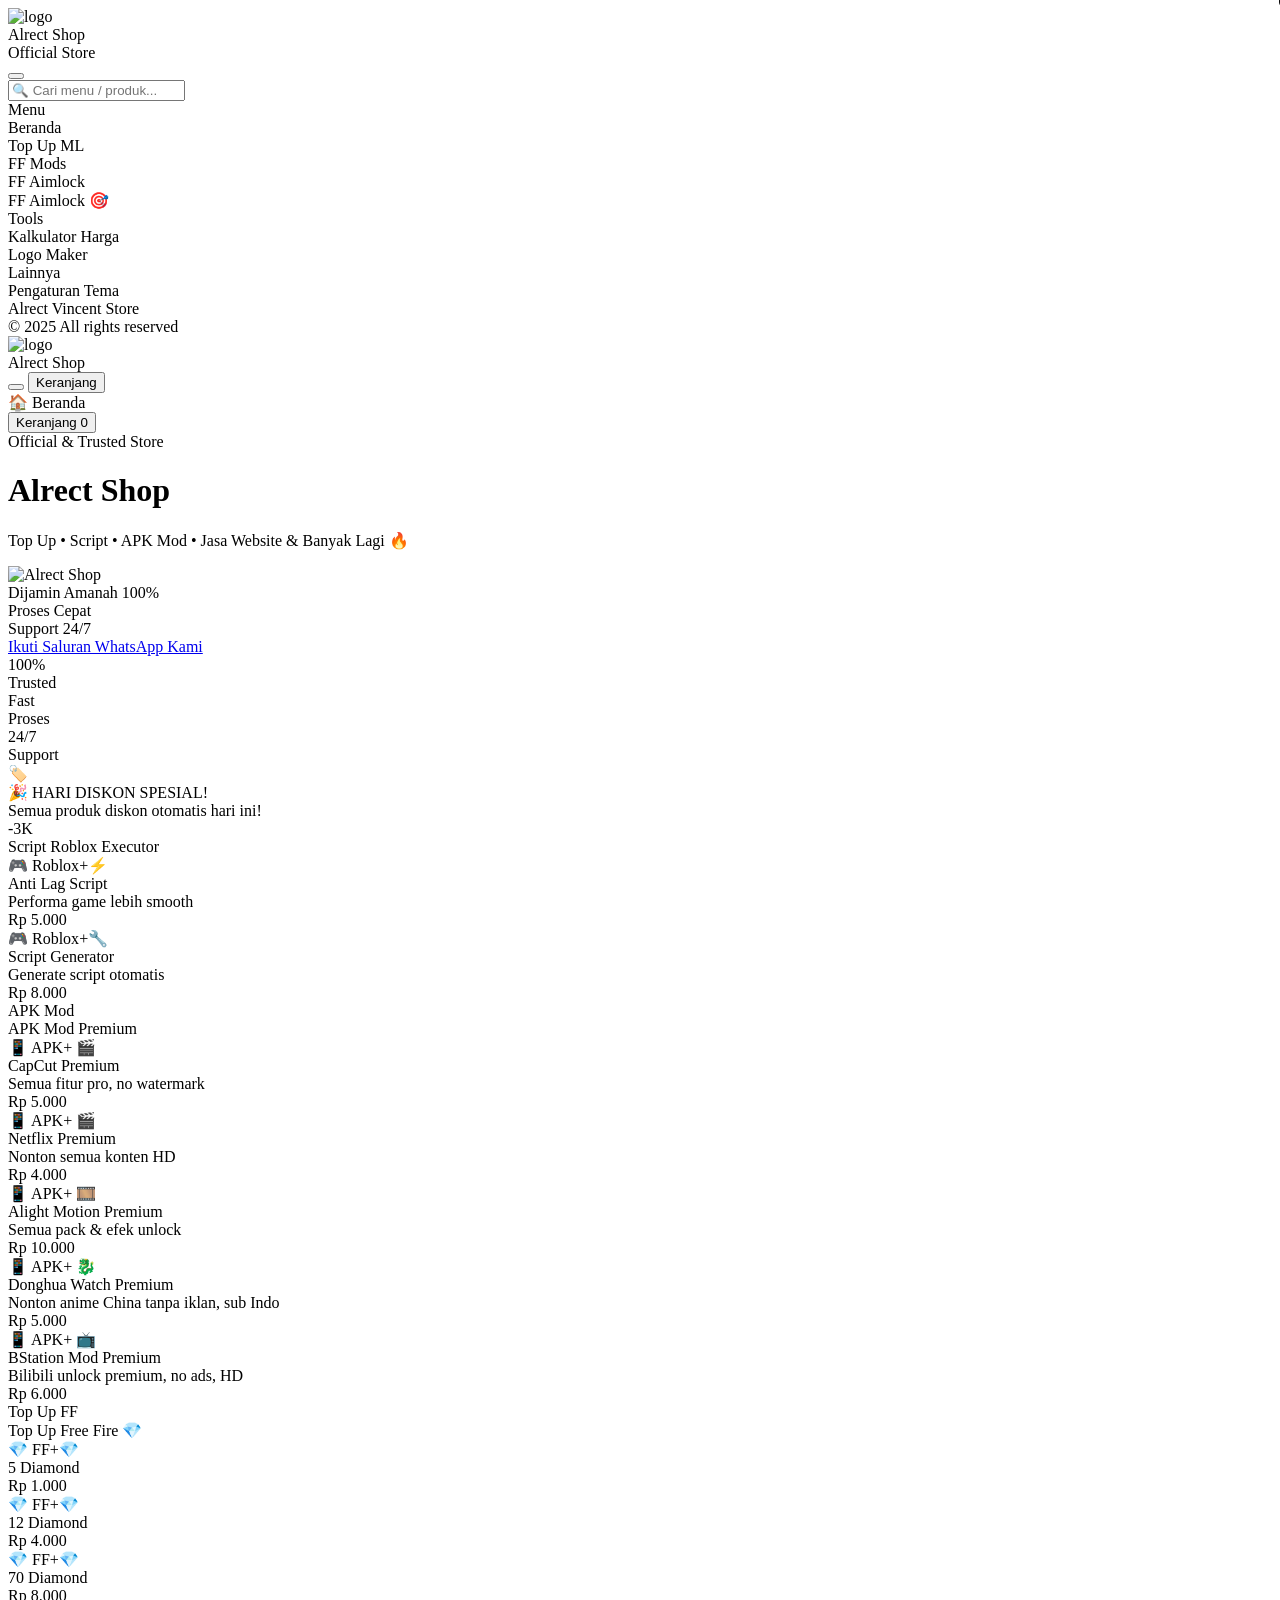
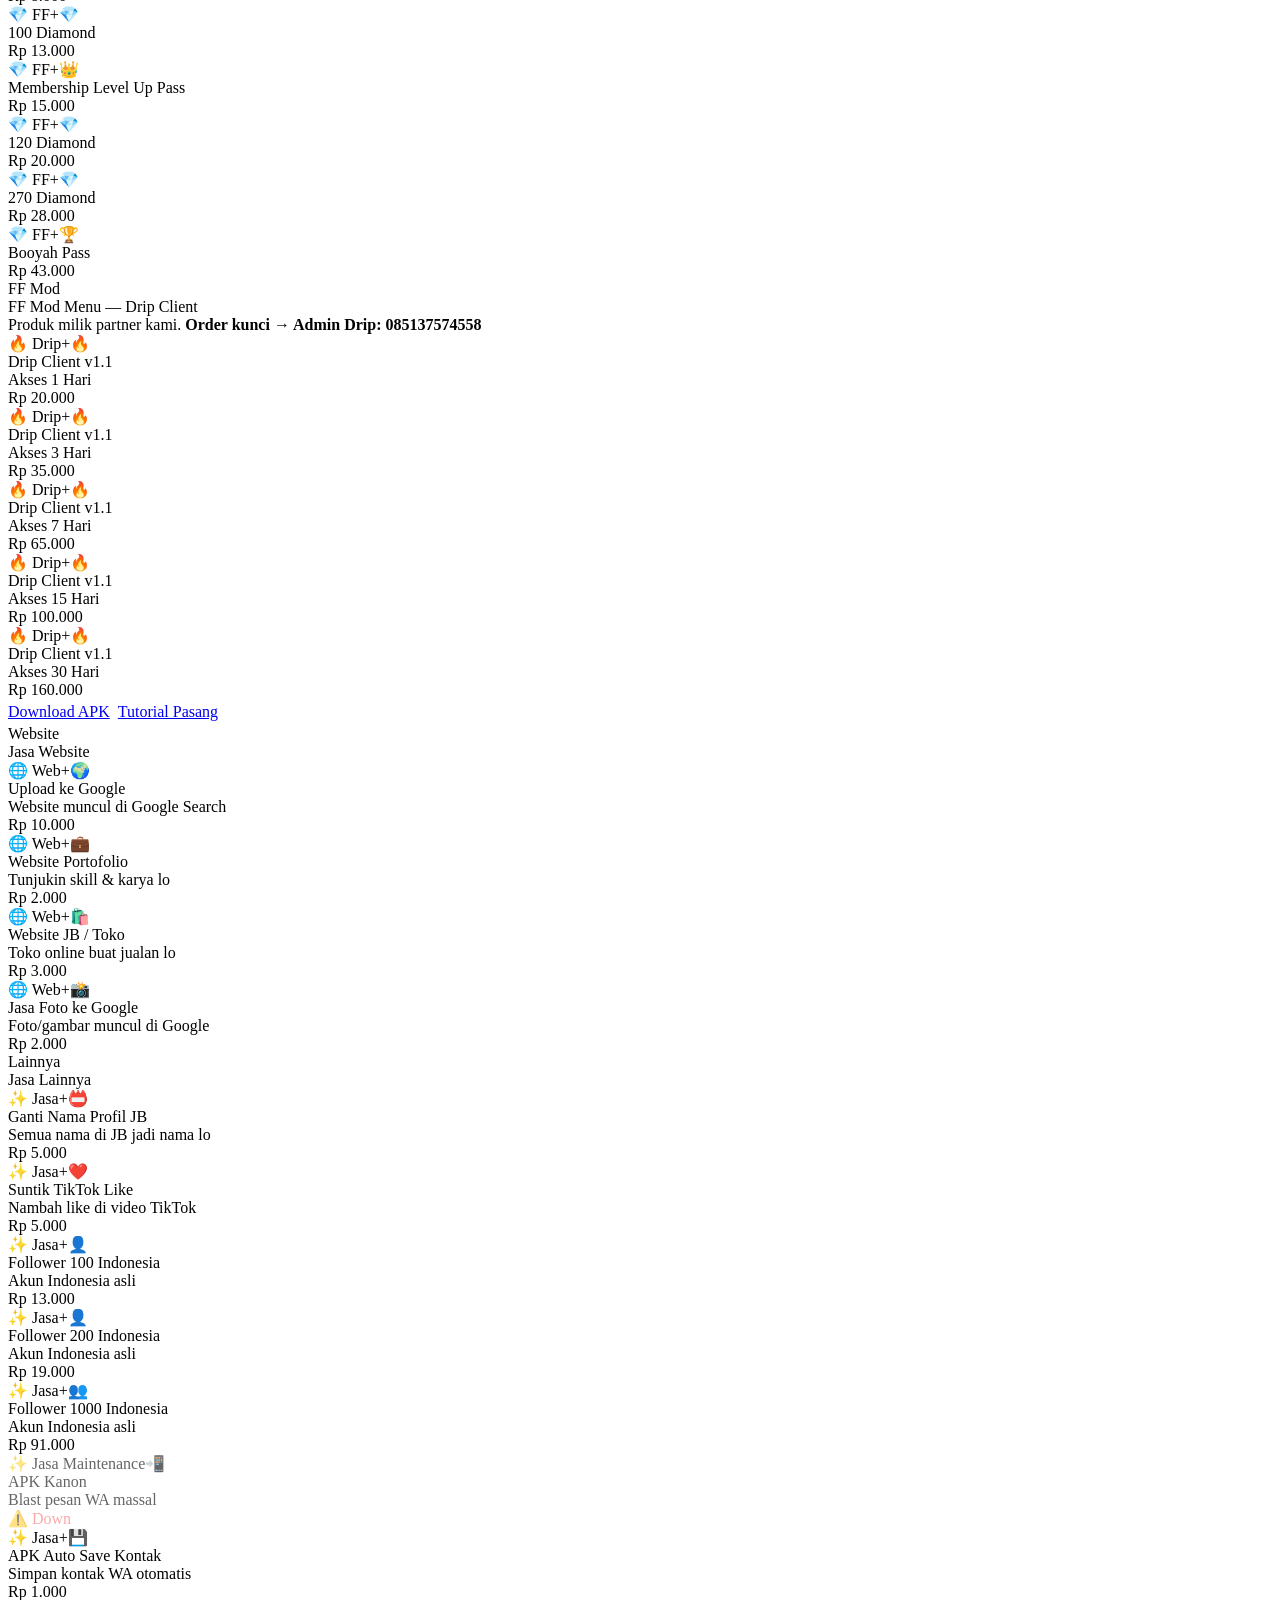
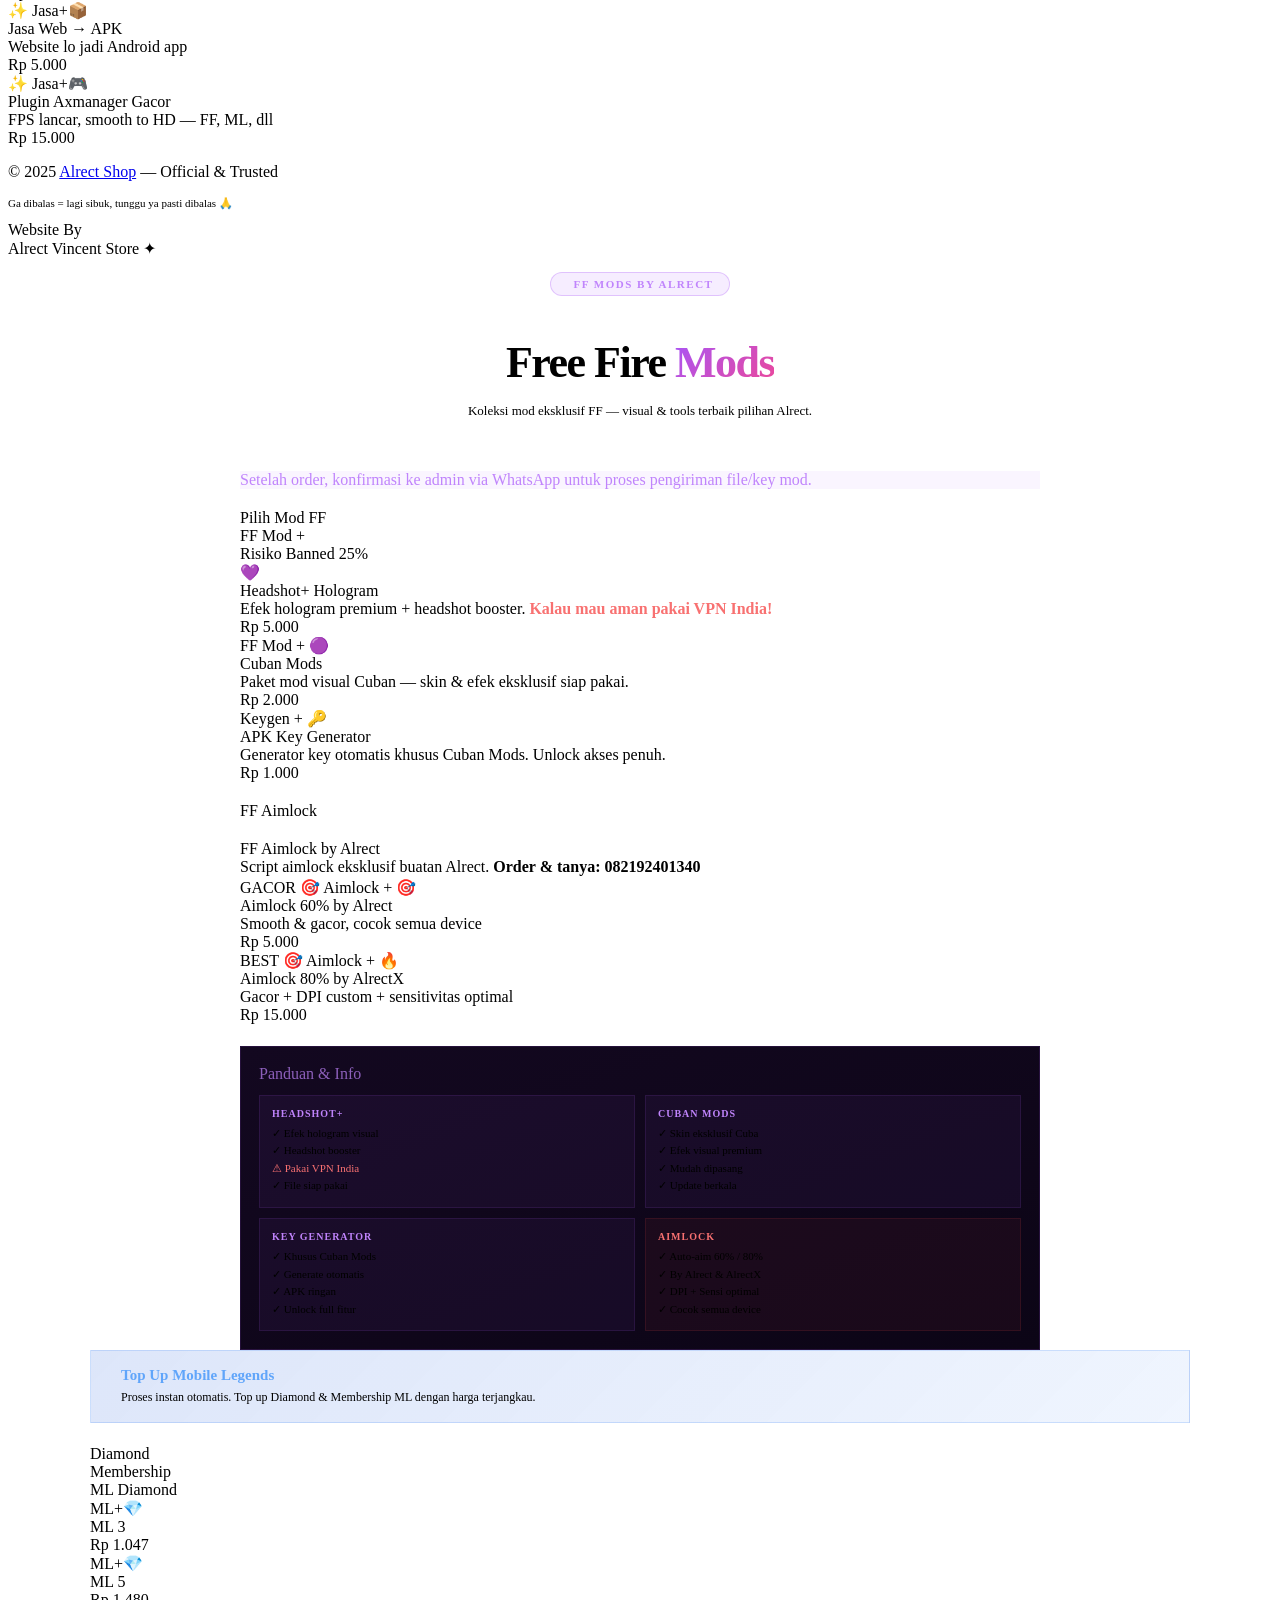
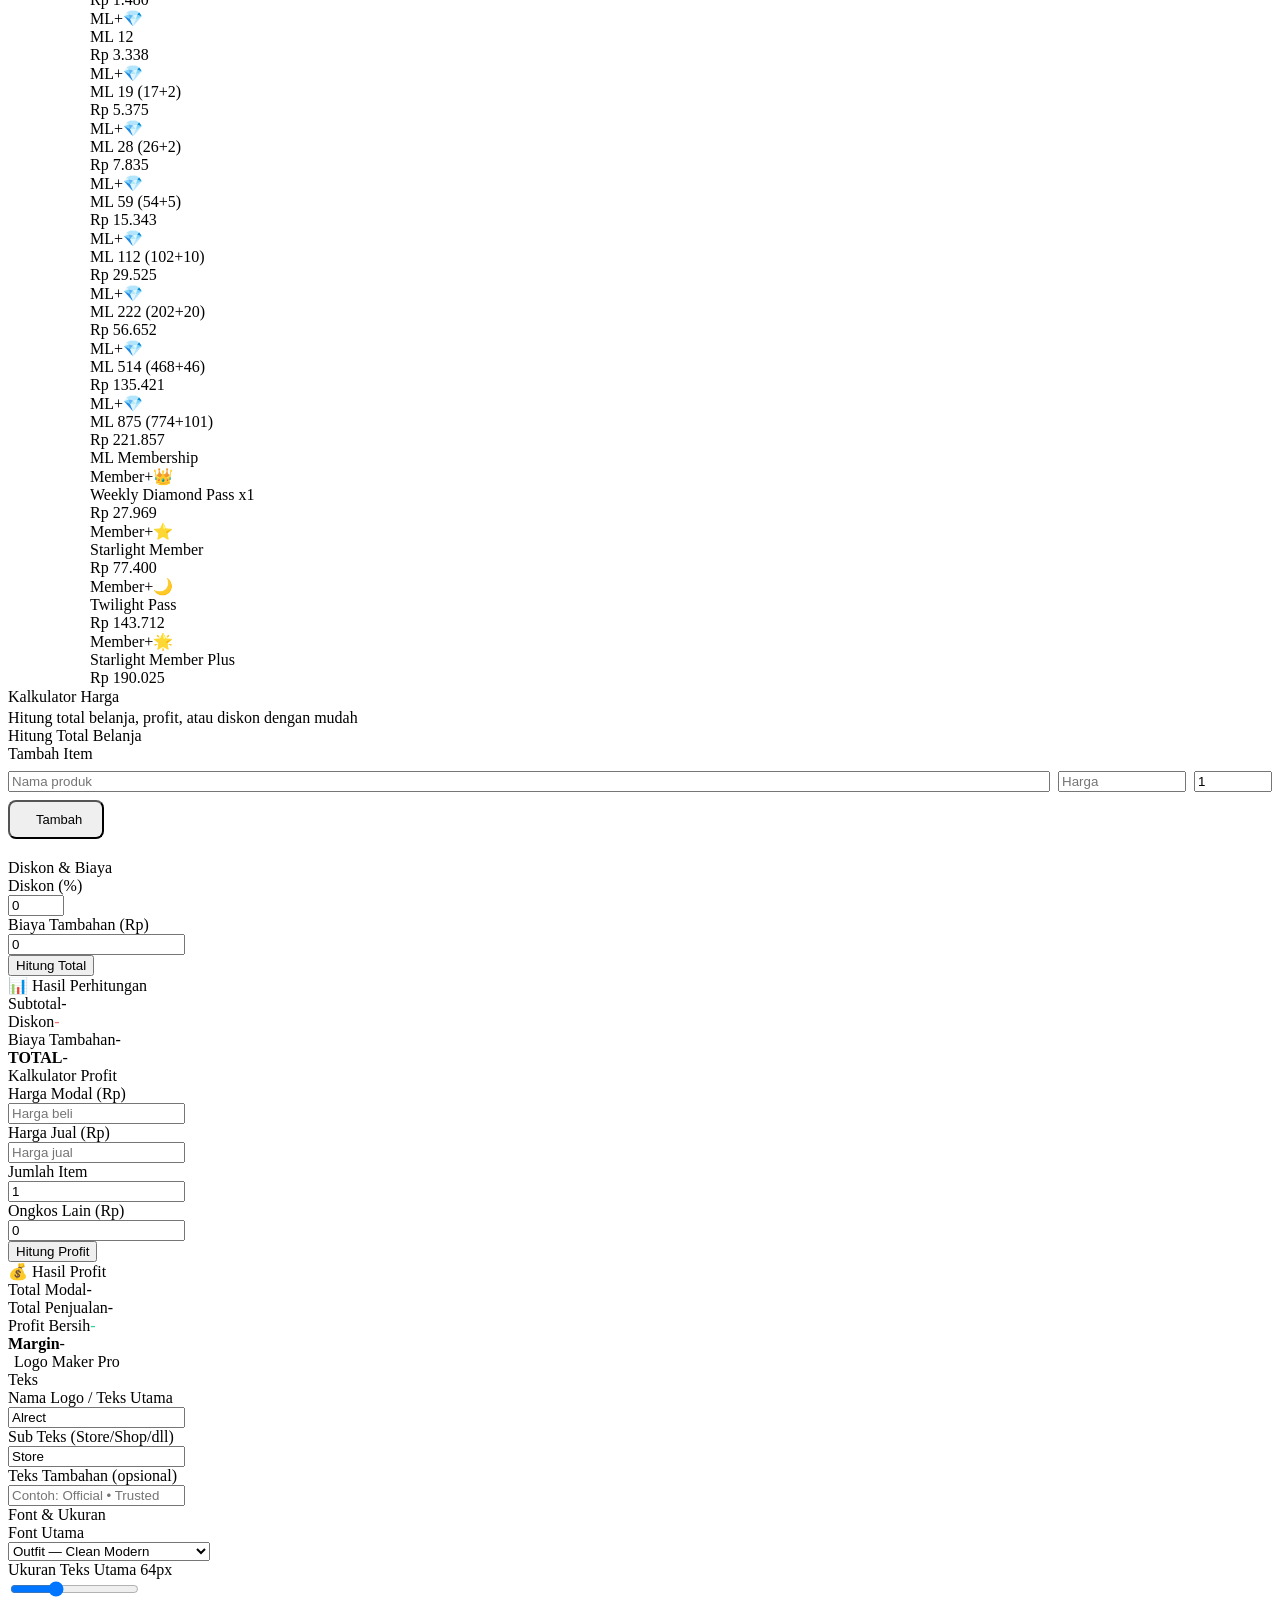
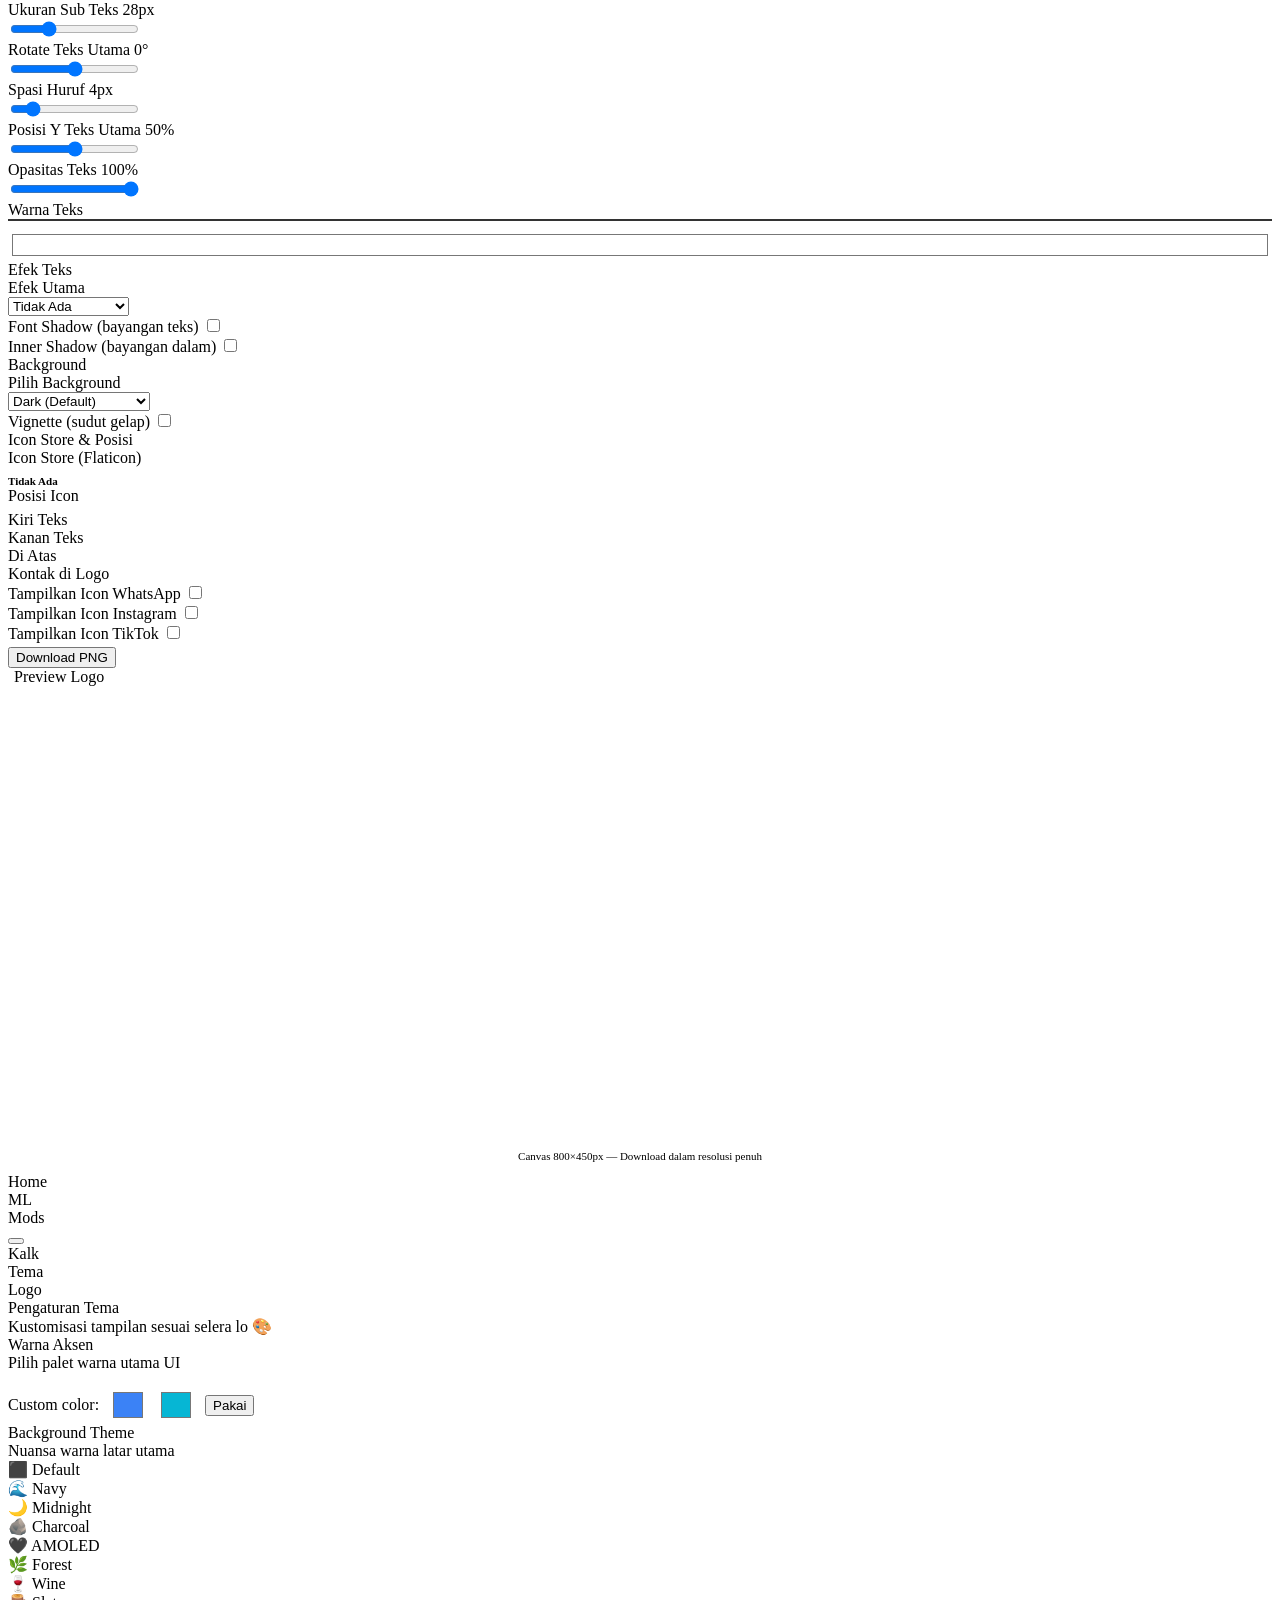
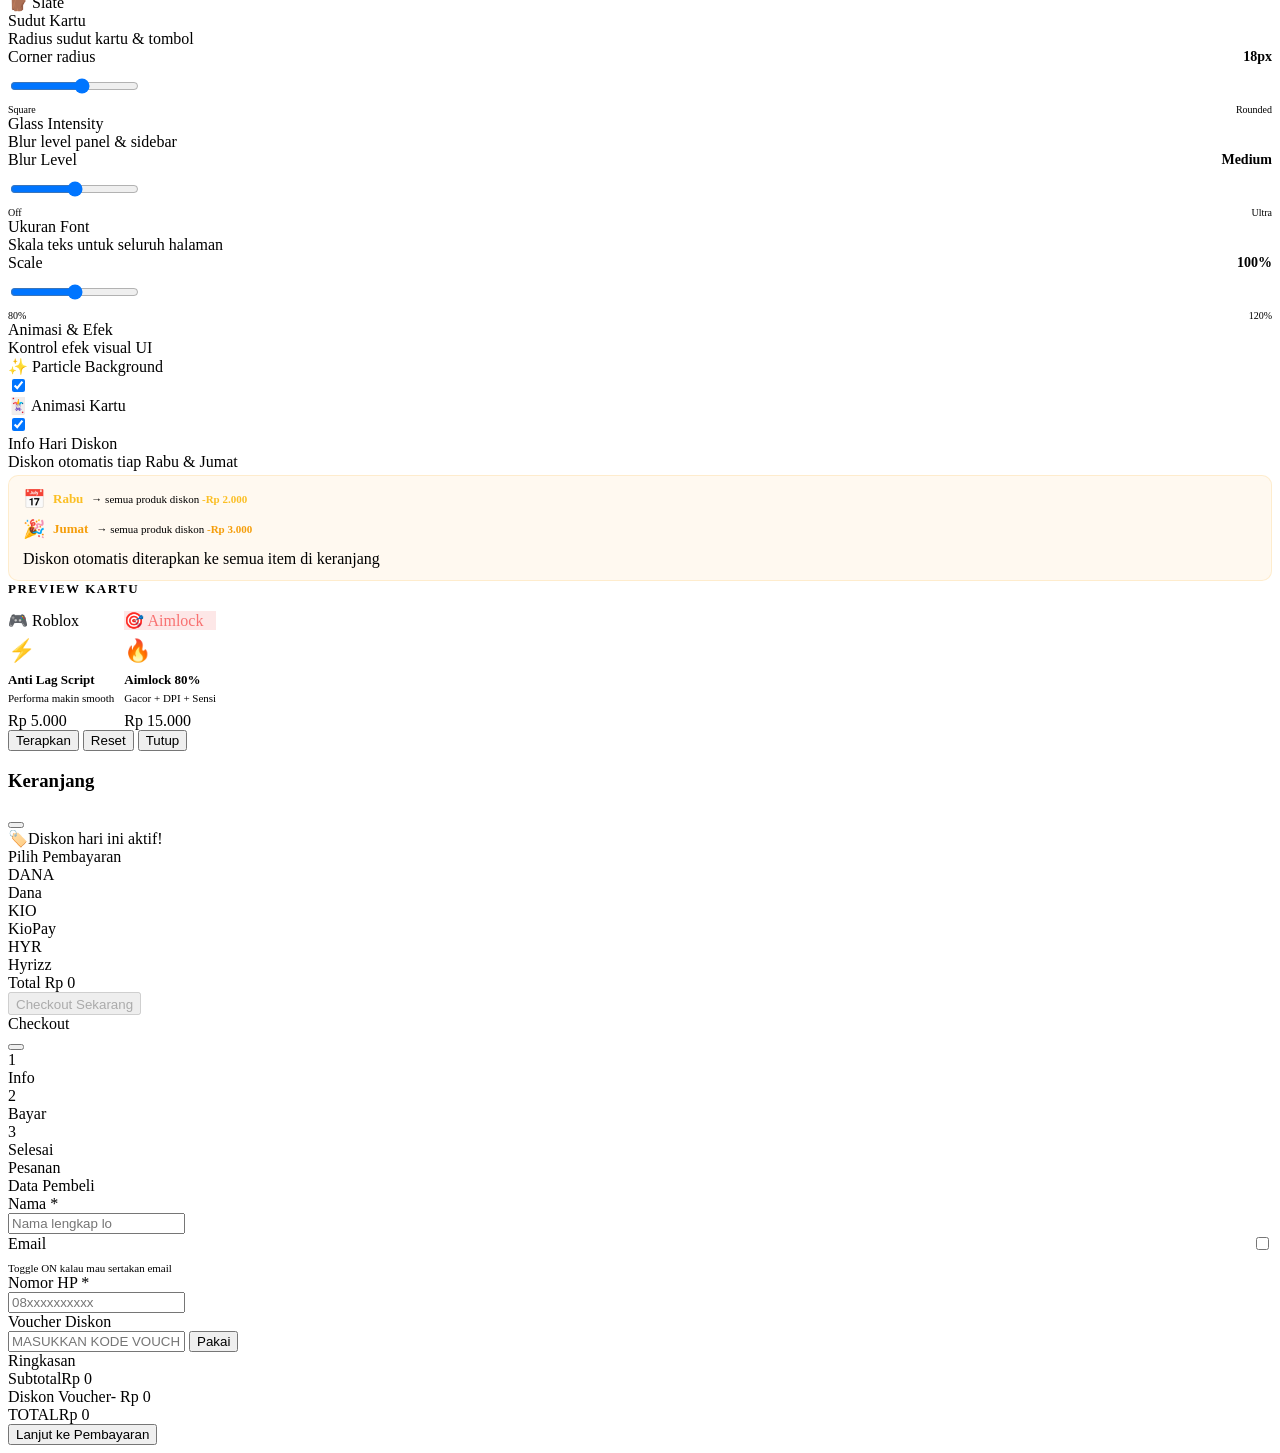
==== commit 047f47fa: "Rename alrect-shop-index.html to index.html" ====
--- a/index.html
+++ b/index.html
@@ -1,19 +1,23 @@
 <!DOCTYPE html>
 <html lang="id">
 <head>
+  <meta http-equiv="Content-Security-Policy" content="default-src 'self'; script-src 'self' https://fonts.googleapis.com https://cdn.jsdelivr.net https://cdnjs.cloudflare.com; style-src 'self' 'unsafe-inline' https://fonts.googleapis.com https://cdn.jsdelivr.net https://cdnjs.cloudflare.com; font-src 'self' https://fonts.gstatic.com https://cdn.jsdelivr.net https://cdnjs.cloudflare.com; img-src 'self' data: https: blob:; connect-src 'self' https://discord.com https://wa.me; frame-ancestors 'none'; form-action 'self';">
+  <meta http-equiv="X-Content-Type-Options" content="nosniff">
+  <meta http-equiv="X-Frame-Options" content="DENY">
+  <meta http-equiv="Referrer-Policy" content="strict-origin-when-cross-origin">
+  <meta http-equiv="Permissions-Policy" content="camera=(), microphone=(), geolocation=()">
 <meta charset="UTF-8">
 <meta name="viewport" content="width=device-width, initial-scale=1.0, viewport-fit=cover">
 <meta http-equiv="X-Content-Type-Options" content="nosniff">
 <meta http-equiv="X-Frame-Options" content="SAMEORIGIN">
-<title>Alrect Shop — Official Store</title>
+<title>Alrect Shop v10 — Official Store</title>
 <link rel="icon" href="https://files.catbox.moe/ugwp53.jpg">
 <link href="https://fonts.googleapis.com/css2?family=Outfit:wght@300;400;500;600;700;800;900&family=Orbitron:wght@400;700;900&family=Pacifico&family=Bebas+Neue&family=Dancing+Script:wght@700&family=Rajdhani:wght@700&family=Cinzel:wght@700&family=Press+Start+2P&family=Righteous&family=Russo+One&family=Monoton&family=Audiowide&family=Exo+2:wght@700;900&family=Permanent+Marker&family=Titan+One&family=Black+Ops+One&family=Bungee&family=Bungee+Inline&family=Creepster&family=Lobster&family=Satisfy&family=Abril+Fatface&family=Alfa+Slab+One&display=swap" rel="stylesheet">
 <link rel="stylesheet" href="https://cdn-uicons.flaticon.com/2.6.0/uicons-bold-rounded/css/uicons-bold-rounded.css">
 <link rel="stylesheet" href="https://cdn-uicons.flaticon.com/2.6.0/uicons-regular-rounded/css/uicons-regular-rounded.css">
 <link rel="stylesheet" href="https://cdn-uicons.flaticon.com/2.6.0/uicons-brands/css/uicons-brands.css">
-<link rel="stylesheet" href="style.css">
+  <link rel="stylesheet" href="style.css">
 </head>
-<body>
 <body>
 <div class="particles" id="particles"></div>
 
@@ -92,7 +96,7 @@
         <div class="trust-badge"><i class="fi fi-rr-bolt" style="line-height:1;color:#60a5fa"></i> Proses Cepat</div>
         <div class="trust-badge"><i class="fi fi-rr-headset" style="line-height:1;color:#c084fc"></i> Support 24/7</div>
       </div>
-      <a class="wa-channel-btn" href="https://whatsapp.com/channel/0029Vb6UTIy5PO13c979il2N" target="_blank" rel="noopener noreferrer">
+      <a class="wa-channel-btn" href="https://whatsapp.com/channel/0029Vb6UTIy5PO13c979il2N" target="_blank" rel="noopener noreferrer" rel="noopener noreferrer">
         <i class="fi fi-br-whatsapp" style="line-height:1;font-size:15px"></i>
         Ikuti Saluran WhatsApp Kami
         <i class="fi fi-rr-arrow-right" style="line-height:1;font-size:11px"></i>
@@ -176,8 +180,8 @@
         <div class="product-card drip-card" data-id="drip-30d" data-name="Drip Client v1.1 — 30 Hari" data-price="160000" data-icon="🔥" data-drip="1"><span class="cat-tag cat-drip">🔥 Drip</span><span class="product-add">+</span><span class="product-icon">🔥</span><div class="product-name">Drip Client v1.1</div><div class="product-desc">Akses 30 Hari</div><div class="product-price">Rp 160.000</div></div>
       </div>
       <div style="display:flex;gap:8px;flex-wrap:wrap;margin-top:4px;margin-bottom:4px">
-        <a href="https://www.mediafire.com/file/dmepbv05qakrvf4/DRIPCLIENT_V1.1.reverse.apks/file" target="_blank" rel="noopener noreferrer" class="link-btn link-btn-gold"><i class="fi fi-rr-download" style="line-height:1"></i> Download APK</a>
-        <a href="https://youtu.be/cHv_wcA_oow" target="_blank" rel="noopener noreferrer" class="link-btn link-btn-red"><i class="fi fi-br-play" style="line-height:1"></i> Tutorial Pasang</a>
+        <a href="https://www.mediafire.com/file/dmepbv05qakrvf4/DRIPCLIENT_V1.1.reverse.apks/file" target="_blank" rel="noopener noreferrer" class="link-btn link-btn-gold" rel="noopener noreferrer"><i class="fi fi-rr-download" style="line-height:1"></i> Download APK</a>
+        <a href="https://youtu.be/cHv_wcA_oow" target="_blank" rel="noopener noreferrer" class="link-btn link-btn-red" rel="noopener noreferrer"><i class="fi fi-br-play" style="line-height:1"></i> Tutorial Pasang</a>
       </div>
 
       <div class="divider-line"><span>Website</span></div>
@@ -205,7 +209,7 @@
     </div>
 
     <footer class="site-footer">
-      <p>© 2025 <a href="https://wa.me/6282192401340">Alrect Shop</a> — Official &amp; Trusted</p>
+      <p>© 2025 <a href="https://wa.me/6282192401340" rel="noopener noreferrer">Alrect Shop</a> — Official &amp; Trusted</p>
       <p style="margin-top:5px;font-size:11px">Ga dibalas = lagi sibuk, tunggu ya pasti dibalas 🙏</p>
       <div class="credit-badge">
         <div class="credit-by">Website By</div>
@@ -262,27 +266,6 @@
           <div class="product-name">APK Key Generator</div>
           <div class="product-desc" style="color:var(--muted2);">Generator key otomatis khusus Cuban Mods. Unlock akses penuh.</div>
           <div class="product-price">Rp 1.000</div>
-        </div>
-
-        <div class="product-card cabe-card" data-id="ff-aimlock-cabe91" data-name="Aimlock Cabe Rawit 91% FF" data-price="25000" data-icon="🌶️" data-drip="0">
-          <span class="cat-tag cat-cabe"><i class="fi fi-rr-crosshair" style="line-height:1"></i> Aimlock</span>
-          <span class="product-add">+</span>
-          <span class="aimlock-badge" style="background:linear-gradient(135deg,#dc2626,#b91c1c);">HOT</span>
-          <span class="product-icon">🌶️</span>
-          <div class="product-name">Aimlock Cabe Rawit 91%</div>
-          <div class="product-desc" style="color:var(--muted2);">Akurasi tinggi 91% — paling gacor se-lineup Alrect.</div>
-          <div class="product-price">Rp 25.000</div>
-        </div>
-
-        <div class="product-card gloo-card" data-id="ff-gloowall-mini" data-name="Gloowall Gepeng Mini OB53 FF" data-price="4000" data-icon="🧊" data-drip="0">
-          <span class="new-badge">New!</span>
-          <span class="cat-tag cat-gloo"><i class="fi fi-rr-shield" style="line-height:1"></i> FF Mod</span>
-          <span class="product-add">+</span>
-          <span class="product-icon">🧊</span>
-          <div class="product-name">Gloowall Gepeng Mini</div>
-          <div class="no-root-tag"><i class="fi fi-rr-check" style="line-height:1"></i> No Root</div>
-          <div class="product-desc" style="color:var(--muted2);">OB53 update — gloowall super mini gepeng, no root required.</div>
-          <div class="product-price">Rp 4.000</div>
         </div>
 
       </div>
@@ -777,7 +760,6 @@
   </div>
 </nav>
 
-
   <div class="tab-page" id="tab-settings">
     <div class="settings-wrap">
       <div class="settings-header">
@@ -1135,6 +1117,6 @@
 <audio id="bgMusic" loop>
   <source src="https://sf16-ies-music-sg.tiktokcdn.com/obj/tiktok-obj/7626110255894285073.mp3" type="audio/mpeg">
 </audio>
-<script src="app.js"></script>
+  <script src="script.js" defer></script>
 </body>
 </html>
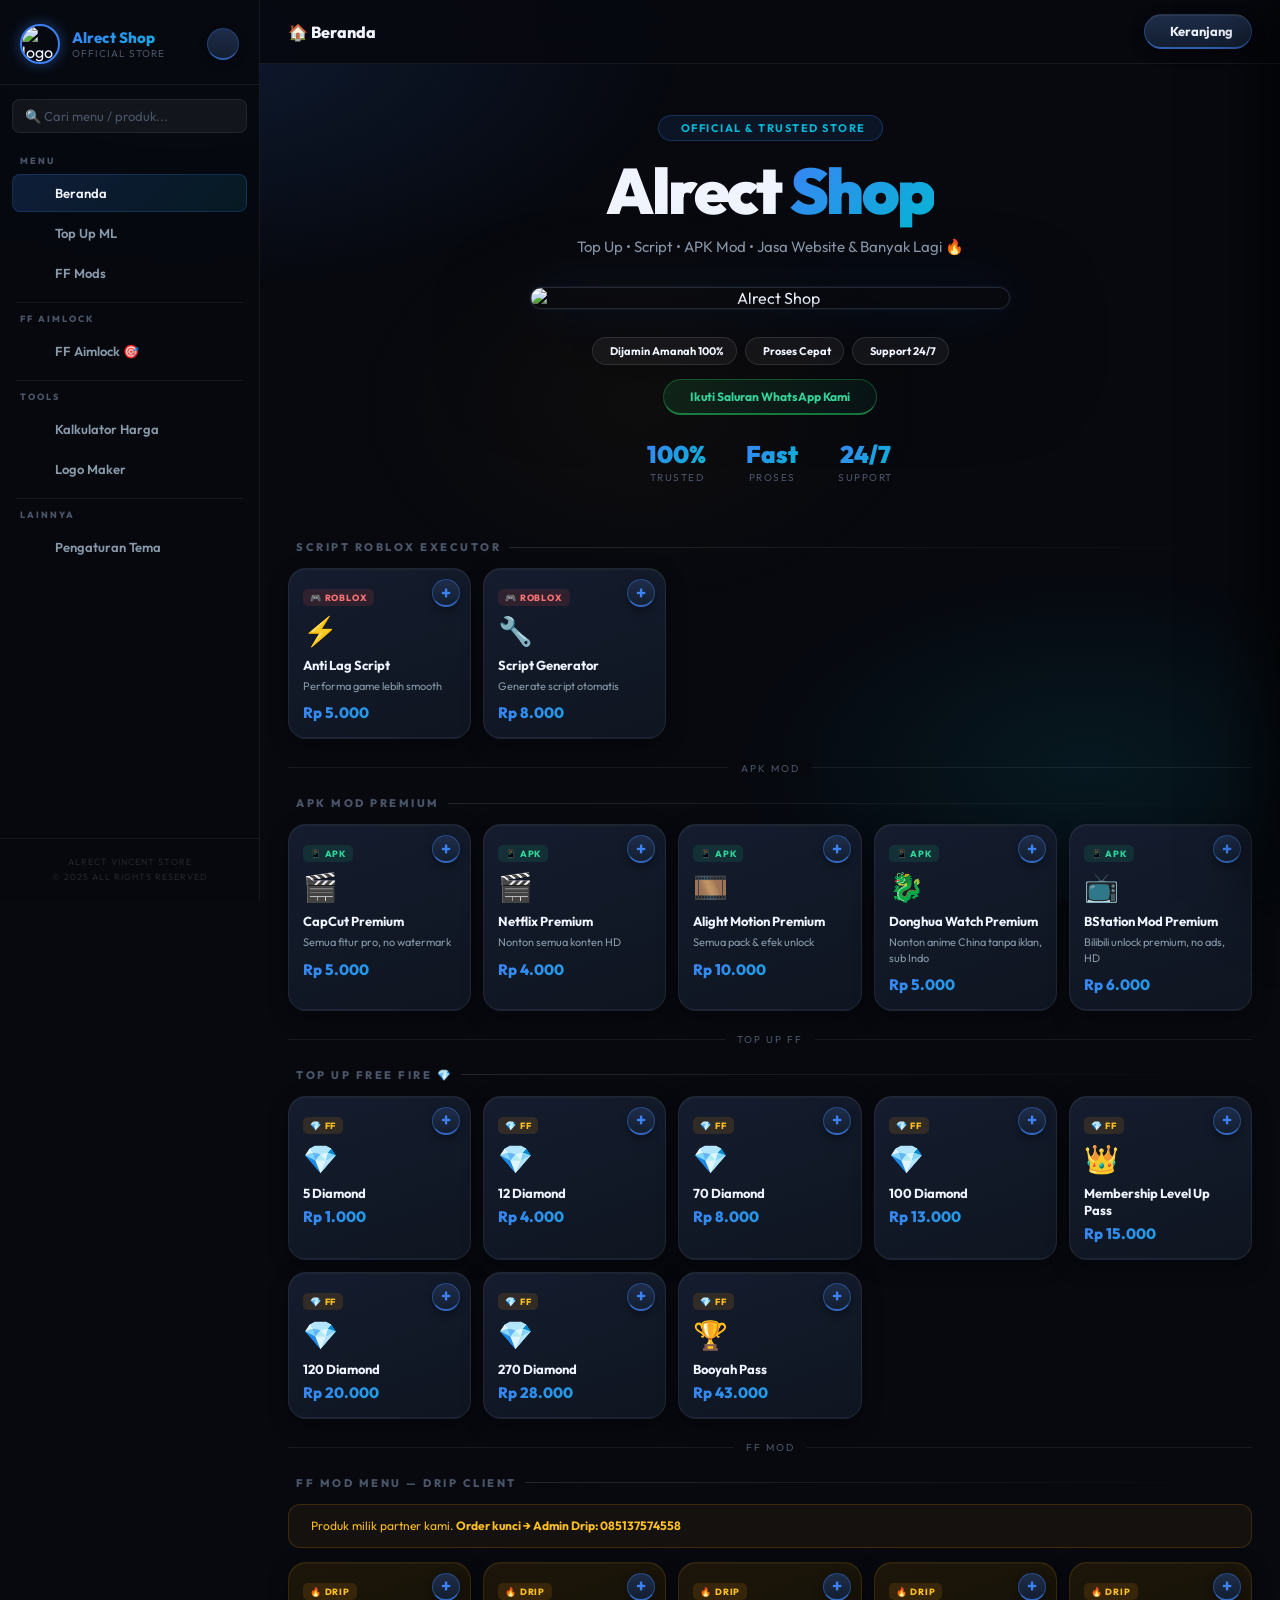
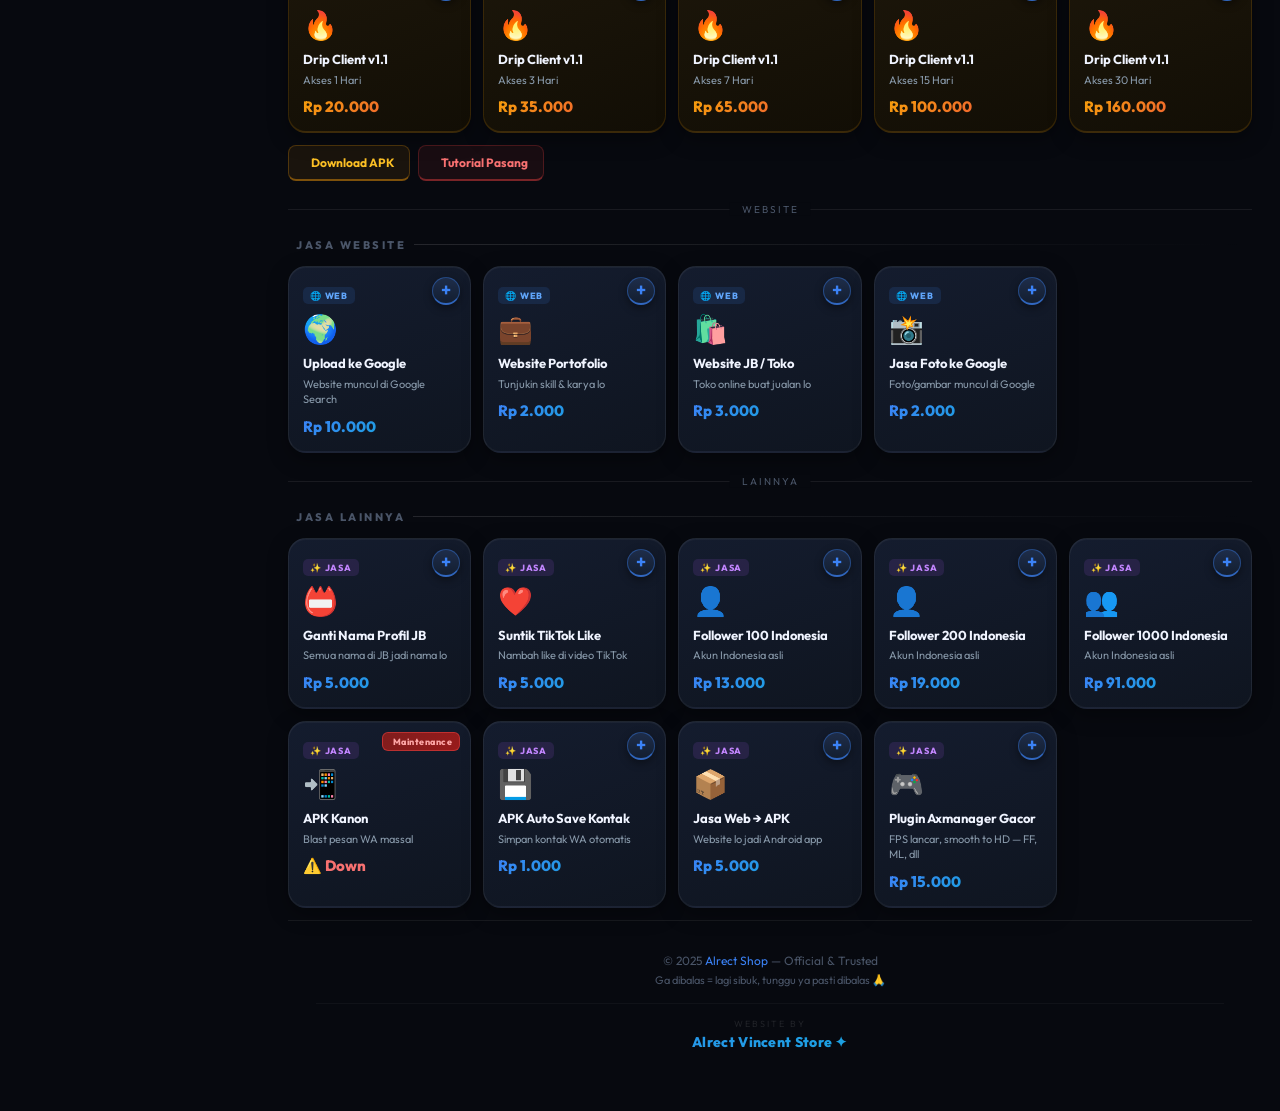
==== commit b9f5c852: "Add files via upload" ====
--- a/index.html
+++ b/index.html
@@ -1,11 +1,9 @@
 <!DOCTYPE html>
 <html lang="id">
 <head>
-  <meta http-equiv="Content-Security-Policy" content="default-src 'self'; script-src 'self' https://fonts.googleapis.com https://cdn.jsdelivr.net https://cdnjs.cloudflare.com; style-src 'self' 'unsafe-inline' https://fonts.googleapis.com https://cdn.jsdelivr.net https://cdnjs.cloudflare.com; font-src 'self' https://fonts.gstatic.com https://cdn.jsdelivr.net https://cdnjs.cloudflare.com; img-src 'self' data: https: blob:; connect-src 'self' https://discord.com https://wa.me; frame-ancestors 'none'; form-action 'self';">
   <meta http-equiv="X-Content-Type-Options" content="nosniff">
   <meta http-equiv="X-Frame-Options" content="DENY">
   <meta http-equiv="Referrer-Policy" content="strict-origin-when-cross-origin">
-  <meta http-equiv="Permissions-Policy" content="camera=(), microphone=(), geolocation=()">
 <meta charset="UTF-8">
 <meta name="viewport" content="width=device-width, initial-scale=1.0, viewport-fit=cover">
 <meta http-equiv="X-Content-Type-Options" content="nosniff">
@@ -96,7 +94,7 @@
         <div class="trust-badge"><i class="fi fi-rr-bolt" style="line-height:1;color:#60a5fa"></i> Proses Cepat</div>
         <div class="trust-badge"><i class="fi fi-rr-headset" style="line-height:1;color:#c084fc"></i> Support 24/7</div>
       </div>
-      <a class="wa-channel-btn" href="https://whatsapp.com/channel/0029Vb6UTIy5PO13c979il2N" target="_blank" rel="noopener noreferrer" rel="noopener noreferrer">
+      <a class="wa-channel-btn" href="https://whatsapp.com/channel/0029Vb6UTIy5PO13c979il2N" target="_blank" rel="noopener noreferrer">
         <i class="fi fi-br-whatsapp" style="line-height:1;font-size:15px"></i>
         Ikuti Saluran WhatsApp Kami
         <i class="fi fi-rr-arrow-right" style="line-height:1;font-size:11px"></i>
@@ -180,8 +178,8 @@
         <div class="product-card drip-card" data-id="drip-30d" data-name="Drip Client v1.1 — 30 Hari" data-price="160000" data-icon="🔥" data-drip="1"><span class="cat-tag cat-drip">🔥 Drip</span><span class="product-add">+</span><span class="product-icon">🔥</span><div class="product-name">Drip Client v1.1</div><div class="product-desc">Akses 30 Hari</div><div class="product-price">Rp 160.000</div></div>
       </div>
       <div style="display:flex;gap:8px;flex-wrap:wrap;margin-top:4px;margin-bottom:4px">
-        <a href="https://www.mediafire.com/file/dmepbv05qakrvf4/DRIPCLIENT_V1.1.reverse.apks/file" target="_blank" rel="noopener noreferrer" class="link-btn link-btn-gold" rel="noopener noreferrer"><i class="fi fi-rr-download" style="line-height:1"></i> Download APK</a>
-        <a href="https://youtu.be/cHv_wcA_oow" target="_blank" rel="noopener noreferrer" class="link-btn link-btn-red" rel="noopener noreferrer"><i class="fi fi-br-play" style="line-height:1"></i> Tutorial Pasang</a>
+        <a href="https://www.mediafire.com/file/dmepbv05qakrvf4/DRIPCLIENT_V1.1.reverse.apks/file" target="_blank" rel="noopener noreferrer" class="link-btn link-btn-gold"><i class="fi fi-rr-download" style="line-height:1"></i> Download APK</a>
+        <a href="https://youtu.be/cHv_wcA_oow" target="_blank" rel="noopener noreferrer" class="link-btn link-btn-red"><i class="fi fi-br-play" style="line-height:1"></i> Tutorial Pasang</a>
       </div>
 
       <div class="divider-line"><span>Website</span></div>
@@ -209,7 +207,7 @@
     </div>
 
     <footer class="site-footer">
-      <p>© 2025 <a href="https://wa.me/6282192401340" rel="noopener noreferrer">Alrect Shop</a> — Official &amp; Trusted</p>
+      <p>© 2025 <a href="https://wa.me/6282192401340">Alrect Shop</a> — Official &amp; Trusted</p>
       <p style="margin-top:5px;font-size:11px">Ga dibalas = lagi sibuk, tunggu ya pasti dibalas 🙏</p>
       <div class="credit-badge">
         <div class="credit-by">Website By</div>
@@ -1119,4 +1117,4 @@
 </audio>
   <script src="script.js" defer></script>
 </body>
-</html>
+</html>
--- a/style.css
+++ b/style.css
@@ -0,0 +1,509 @@
+:root{
+  --bg:#07090f;--bg2:#0b0f1a;--card:#0f1520;--card2:#141c2e;
+  --border:rgba(255,255,255,0.07);--border2:rgba(255,255,255,0.12);
+  --accent:#3b82f6;--accent2:#06b6d4;--gold:#f59e0b;--green:#10b981;--red:#ef4444;
+  --text:#f0f4ff;--muted:#4a5568;--muted2:#8899aa;
+  --gradient:linear-gradient(135deg,#3b82f6 0%,#06b6d4 100%);
+  --gradient-gold:linear-gradient(135deg,#f59e0b 0%,#ef4444 100%);
+  --gradient-ml:linear-gradient(135deg,#1a56db 0%,#3b82f6 100%);
+  --radius:18px;--radius-sm:12px;--radius-xs:8px;
+  --sidebar:260px;
+  --bottombar-h:68px;
+}
+*{margin:0;padding:0;box-sizing:border-box;-webkit-tap-highlight-color:transparent;}
+html{scroll-behavior:smooth;}
+body{background:var(--bg);color:var(--text);font-family:'Outfit',sans-serif;min-height:100vh;overflow-x:hidden;-webkit-font-smoothing:antialiased;display:flex;}
+body::before{content:'';position:fixed;inset:0;z-index:0;background:radial-gradient(ellipse 70% 50% at 15% 5%,rgba(59,130,246,0.14) 0%,transparent 55%),radial-gradient(ellipse 50% 40% at 85% 85%,rgba(6,182,212,0.09) 0%,transparent 55%),radial-gradient(ellipse 35% 35% at 50% 45%,rgba(245,158,11,0.04) 0%,transparent 65%);pointer-events:none;}
+::-webkit-scrollbar{width:4px;}::-webkit-scrollbar-track{background:transparent;}::-webkit-scrollbar-thumb{background:rgba(59,130,246,0.4);border-radius:4px;}
+
+.sidebar{width:var(--sidebar);min-height:100vh;background:rgba(7,9,15,0.95);border-right:1px solid var(--border);display:flex;flex-direction:column;position:fixed;left:0;top:0;bottom:0;z-index:100;backdrop-filter:blur(20px);-webkit-backdrop-filter:blur(20px);}
+.sidebar-logo{padding:24px 20px 20px;border-bottom:1px solid var(--border);display:flex;align-items:center;gap:12px;}
+.sidebar-logo img{width:40px;height:40px;border-radius:50%;object-fit:cover;border:2px solid var(--accent);box-shadow:0 0 14px rgba(59,130,246,0.45);}
+.sidebar-logo-info{flex:1;min-width:0;}
+.sidebar-logo-name{font-size:15px;font-weight:800;background:var(--gradient);-webkit-background-clip:text;-webkit-text-fill-color:transparent;background-clip:text;white-space:nowrap;}
+.sidebar-logo-sub{font-size:10px;color:var(--muted);letter-spacing:1px;text-transform:uppercase;}
+.music-btn{width:32px;height:32px;border-radius:50%;background:linear-gradient(180deg,#1e2d4a,#131e30);border:1px solid rgba(59,130,246,0.3);border-bottom:2px solid rgba(59,130,246,0.6);cursor:pointer;display:flex;align-items:center;justify-content:center;color:var(--accent);font-size:13px;transition:all 0.15s;box-shadow:0 3px 8px rgba(0,0,0,0.4);flex-shrink:0;}
+.music-btn:active{transform:translateY(2px);border-bottom-width:1px;}
+.music-btn.playing{color:#34d399;border-color:rgba(16,185,129,0.4);border-bottom-color:rgba(16,185,129,0.7);animation:musicPulse 1.2s ease infinite;}
+@keyframes musicPulse{0%,100%{box-shadow:0 3px 8px rgba(0,0,0,0.4);}50%{box-shadow:0 3px 16px rgba(16,185,129,0.35);}}
+
+.sidebar-nav{flex:1;padding:16px 12px;overflow-y:auto;}
+.nav-group-label{font-size:9px;font-weight:800;letter-spacing:2px;text-transform:uppercase;color:var(--muted);padding:0 8px 8px;}
+.nav-item{display:flex;align-items:center;gap:10px;padding:10px 12px;border-radius:var(--radius-xs);cursor:pointer;color:var(--muted2);font-size:13px;font-weight:600;transition:all 0.15s;margin-bottom:2px;border:1px solid transparent;}
+.nav-item:hover{background:rgba(59,130,246,0.08);color:var(--text);}
+.nav-item.active{background:linear-gradient(135deg,rgba(59,130,246,0.18),rgba(6,182,212,0.1));color:var(--text);border-color:rgba(59,130,246,0.2);}
+.nav-item i{font-size:16px;width:20px;text-align:center;flex-shrink:0;}
+.nav-sep{height:1px;background:var(--border);margin:10px 4px;}
+
+.sidebar-footer{padding:16px 20px;border-top:1px solid var(--border);text-align:center;}
+.sidebar-credit{font-size:9px;color:rgba(255,255,255,0.12);letter-spacing:1px;text-transform:uppercase;line-height:1.6;}
+
+.main-content{margin-left:var(--sidebar);flex:1;min-height:100vh;position:relative;z-index:1;}
+
+.topbar{position:sticky;top:0;z-index:50;background:rgba(7,9,15,0.88);backdrop-filter:blur(20px);-webkit-backdrop-filter:blur(20px);border-bottom:1px solid var(--border);padding:14px 28px;display:flex;align-items:center;justify-content:space-between;}
+.topbar-title{font-size:16px;font-weight:800;color:var(--text);}
+.topbar-right{display:flex;align-items:center;gap:10px;}
+.cart-btn{position:relative;background:linear-gradient(180deg,#1e2d4a,#131e30);border:1px solid rgba(59,130,246,0.35);border-bottom:2px solid rgba(59,130,246,0.6);border-top:1px solid rgba(255,255,255,0.1);color:var(--text);padding:8px 18px;border-radius:50px;cursor:pointer;display:flex;align-items:center;gap:7px;font-size:13px;font-weight:700;font-family:'Outfit',sans-serif;transition:all 0.12s;box-shadow:0 4px 14px rgba(0,0,0,0.4),inset 0 1px 0 rgba(255,255,255,0.06);}
+.cart-btn:active{transform:translateY(2px);border-bottom-width:1px;}
+.cart-badge{position:absolute;top:-7px;right:-7px;background:var(--red);color:#fff;width:19px;height:19px;border-radius:50%;font-size:10px;font-weight:800;display:none;align-items:center;justify-content:center;border:2px solid var(--bg);box-shadow:0 2px 6px rgba(239,68,68,0.5);}
+
+.tab-page{display:none;padding:28px;}
+.tab-page.active{display:block;}
+#tab-settings{display:none;padding:28px;}
+#tab-settings.active{display:flex;justify-content:center;align-items:flex-start;}
+
+.hero-section{max-width:900px;margin:0 auto 36px;text-align:center;padding:20px 0;}
+.hero-badge{display:inline-flex;align-items:center;gap:6px;background:rgba(59,130,246,0.1);border:1px solid rgba(59,130,246,0.25);color:var(--accent2);padding:5px 16px;border-radius:50px;font-size:11px;font-weight:700;letter-spacing:1.5px;text-transform:uppercase;margin-bottom:18px;animation:fadeDown 0.6s ease both;}
+.hero-title{font-size:clamp(42px,5vw,72px);font-weight:900;line-height:1.0;letter-spacing:-2.5px;margin-bottom:12px;animation:fadeDown 0.6s 0.08s ease both;}
+.hero-title span{background:var(--gradient);-webkit-background-clip:text;-webkit-text-fill-color:transparent;background-clip:text;}
+.hero-sub{font-size:15px;color:var(--muted2);margin-bottom:28px;line-height:1.6;animation:fadeDown 0.6s 0.16s ease both;}
+.hero-thumb{width:100%;max-width:480px;border-radius:24px;overflow:hidden;margin:0 auto 28px;border:1px solid var(--border2);box-shadow:0 0 0 1px rgba(59,130,246,0.1),0 40px 100px rgba(0,0,0,0.6),0 0 60px rgba(59,130,246,0.12);animation:fadeUp 0.8s 0.24s ease both;position:relative;}
+.hero-thumb img{width:100%;display:block;object-fit:cover;}
+.hero-thumb::after{content:'';position:absolute;inset:0;background:linear-gradient(to top,rgba(7,9,15,0.35) 0%,transparent 45%);}
+.stats-row{display:flex;justify-content:center;gap:40px;flex-wrap:wrap;animation:fadeUp 0.6s 0.32s ease both;}
+.stat-num{font-size:24px;font-weight:900;background:var(--gradient);-webkit-background-clip:text;-webkit-text-fill-color:transparent;background-clip:text;}
+.stat-label{font-size:10px;color:var(--muted);text-transform:uppercase;letter-spacing:1.5px;margin-top:2px;}
+
+.products-wrap{max-width:1100px;margin:0 auto;}
+.section-hdr{font-size:11px;font-weight:800;letter-spacing:2.5px;text-transform:uppercase;color:var(--muted);margin-bottom:14px;display:flex;align-items:center;gap:8px;}
+.section-hdr::after{content:'';flex:1;height:1px;background:linear-gradient(90deg,var(--border2),transparent);}
+.product-grid{display:grid;grid-template-columns:repeat(auto-fill,minmax(180px,1fr));gap:12px;margin-bottom:12px;}
+
+.product-card{background:linear-gradient(160deg,#141c2e 0%,#0f1520 100%);border:1px solid var(--border);border-bottom:2px solid rgba(255,255,255,0.04);border-top:1px solid rgba(255,255,255,0.07);border-radius:var(--radius);padding:16px 14px 15px;cursor:pointer;transition:transform 0.15s,box-shadow 0.15s,border-color 0.2s;position:relative;overflow:hidden;animation:fadeUp 0.45s ease both;box-shadow:0 6px 20px rgba(0,0,0,0.35),inset 0 1px 0 rgba(255,255,255,0.04);user-select:none;}
+.product-card:active{transform:scale(0.97) translateY(1px);}
+.product-card:hover{border-color:rgba(59,130,246,0.35);box-shadow:0 14px 40px rgba(59,130,246,0.14),inset 0 1px 0 rgba(255,255,255,0.07);}
+.product-card.in-cart{border-color:rgba(16,185,129,0.4)!important;border-bottom-color:rgba(16,185,129,0.6)!important;box-shadow:0 6px 24px rgba(16,185,129,0.12)!important;}
+.product-card.drip-card{background:linear-gradient(160deg,#1c160a,#120e05);border-color:rgba(245,158,11,0.15);}
+.product-card.drip-card:hover{border-color:rgba(245,158,11,0.4)!important;}
+.product-card.ml-card{background:linear-gradient(160deg,#0d1a38,#091020);border-color:rgba(59,130,246,0.15);}
+.product-card.ml-card:hover{border-color:rgba(59,130,246,0.45)!important;}
+.product-add{position:absolute;top:10px;right:10px;width:28px;height:28px;background:linear-gradient(180deg,#1e2d4a,#131e30);border:1px solid rgba(59,130,246,0.4);border-bottom:2px solid rgba(59,130,246,0.7);border-radius:50%;display:flex;align-items:center;justify-content:center;font-size:18px;font-weight:700;color:var(--accent);line-height:1;box-shadow:0 3px 8px rgba(0,0,0,0.4);pointer-events:none;z-index:5;transition:all 0.15s;}
+.product-card.in-cart .product-add{background:linear-gradient(180deg,#12352a,#0b2218);border-color:rgba(16,185,129,0.6);border-bottom-color:rgba(16,185,129,0.9);color:var(--green);font-size:14px;}
+.cat-tag{display:inline-flex;align-items:center;gap:4px;font-size:9px;font-weight:800;letter-spacing:0.8px;text-transform:uppercase;padding:3px 7px;border-radius:5px;margin-bottom:7px;}
+.cat-roblox{background:rgba(239,68,68,0.13);color:#f87171;}
+.cat-apk{background:rgba(16,185,129,0.13);color:#34d399;}
+.cat-topup{background:rgba(245,158,11,0.13);color:#fbbf24;}
+.cat-web{background:rgba(59,130,246,0.13);color:#60a5fa;}
+.cat-jasa{background:rgba(168,85,247,0.13);color:#c084fc;}
+.cat-drip{background:rgba(245,158,11,0.13);color:#fbbf24;}
+.cat-ml{background:rgba(26,86,219,0.18);color:#60a5fa;}
+.cat-ml-member{background:rgba(168,85,247,0.18);color:#c084fc;}
+.product-icon{font-size:28px;margin-bottom:9px;display:block;}
+.product-name{font-size:13px;font-weight:700;line-height:1.3;margin-bottom:5px;}
+.product-desc{font-size:11px;color:var(--muted2);line-height:1.4;margin-bottom:9px;}
+.product-price{font-size:15px;font-weight:800;background:var(--gradient);-webkit-background-clip:text;-webkit-text-fill-color:transparent;background-clip:text;}
+.drip-card .product-price{background:var(--gradient-gold);-webkit-background-clip:text;-webkit-text-fill-color:transparent;background-clip:text;}
+.ml-card .product-price{background:var(--gradient-ml);-webkit-background-clip:text;-webkit-text-fill-color:transparent;background-clip:text;}
+
+.divider-line{height:1px;background:var(--border);margin:28px 0;position:relative;}
+.divider-line span{position:absolute;top:50%;left:50%;transform:translate(-50%,-50%);background:var(--bg);padding:0 12px;font-size:10px;color:var(--muted);letter-spacing:2px;text-transform:uppercase;}
+
+.note-banner{background:rgba(245,158,11,0.06);border:1px solid rgba(245,158,11,0.18);border-radius:var(--radius-sm);padding:12px 14px;margin-bottom:14px;font-size:12px;color:#fbbf24;display:flex;align-items:flex-start;gap:8px;line-height:1.5;}
+
+.link-btn{display:inline-flex;align-items:center;gap:7px;padding:9px 15px;border-radius:var(--radius-xs);font-size:12px;font-weight:700;text-decoration:none;transition:all 0.15s;}
+.link-btn:active{transform:translateY(1px);}
+.link-btn-gold{background:rgba(245,158,11,0.08);border:1px solid rgba(245,158,11,0.25);border-bottom:2px solid rgba(245,158,11,0.45);color:#fbbf24;}
+.link-btn-red{background:rgba(239,68,68,0.08);border:1px solid rgba(239,68,68,0.25);border-bottom:2px solid rgba(239,68,68,0.45);color:#f87171;}
+
+.ml-subtab-row{display:flex;gap:8px;margin-bottom:18px;}
+.ml-subtab{flex:1;padding:10px 8px;border-radius:var(--radius-sm);font-size:13px;font-weight:700;cursor:pointer;text-align:center;border:1px solid var(--border);background:var(--card);color:var(--muted2);transition:all 0.18s;}
+.ml-subtab.active{background:var(--gradient-ml);color:#fff;border-color:transparent;box-shadow:0 4px 16px rgba(26,86,219,0.3);}
+.ml-subpage{display:none;}
+.ml-subpage.active{display:block;}
+
+.calc-wrap{max-width:700px;margin:0 auto;}
+.calc-header{text-align:center;margin-bottom:32px;}
+.calc-title{font-size:28px;font-weight:900;letter-spacing:-0.5px;background:var(--gradient);-webkit-background-clip:text;-webkit-text-fill-color:transparent;background-clip:text;margin-bottom:6px;}
+.calc-sub{font-size:13px;color:var(--muted2);}
+.calc-card{background:linear-gradient(160deg,#141c2e,#0f1520);border:1px solid var(--border);border-radius:var(--radius);padding:24px;margin-bottom:16px;box-shadow:0 8px 30px rgba(0,0,0,0.3);}
+.calc-card-title{font-size:12px;font-weight:800;letter-spacing:2px;text-transform:uppercase;color:var(--muted);margin-bottom:16px;display:flex;align-items:center;gap:8px;}
+.calc-row{display:grid;grid-template-columns:1fr 1fr;gap:12px;margin-bottom:14px;}
+.calc-field{display:flex;flex-direction:column;gap:6px;}
+.calc-label{font-size:11px;font-weight:700;color:var(--muted2);letter-spacing:0.5px;}
+.calc-input{background:rgba(255,255,255,0.05);border:1px solid var(--border);border-radius:var(--radius-xs);padding:10px 14px;color:var(--text);font-size:14px;font-weight:600;font-family:'Outfit',sans-serif;width:100%;outline:none;transition:border-color 0.15s;}
+.calc-input:focus{border-color:var(--accent);}
+.calc-input::placeholder{color:var(--muted);}
+.calc-select{background:#0f1520;border:1px solid var(--border);border-radius:var(--radius-xs);padding:10px 14px;color:var(--text);font-size:14px;font-weight:600;font-family:'Outfit',sans-serif;width:100%;outline:none;cursor:pointer;}
+.calc-btn{width:100%;background:linear-gradient(180deg,#2d6fe8,#1a56c4 50%,#1648a8);border:none;border-radius:var(--radius-sm);padding:14px;color:#fff;font-size:15px;font-weight:800;font-family:'Outfit',sans-serif;cursor:pointer;position:relative;overflow:hidden;box-shadow:0 1px 0 rgba(255,255,255,0.2) inset,0 -2px 0 rgba(0,0,0,0.3) inset,0 6px 20px rgba(59,130,246,0.4);transition:all 0.12s;}
+.calc-btn:active{transform:translateY(2px);box-shadow:0 1px 0 rgba(255,255,255,0.15) inset,0 2px 8px rgba(59,130,246,0.3);}
+.calc-result{background:linear-gradient(135deg,rgba(59,130,246,0.08),rgba(6,182,212,0.05));border:1px solid rgba(59,130,246,0.2);border-radius:var(--radius-sm);padding:20px;margin-top:16px;display:none;}
+.calc-result.show{display:block;}
+.calc-result-title{font-size:11px;font-weight:700;color:var(--accent2);letter-spacing:1.5px;text-transform:uppercase;margin-bottom:12px;}
+.calc-result-row{display:flex;justify-content:space-between;align-items:center;padding:8px 0;border-bottom:1px solid rgba(255,255,255,0.05);}
+.calc-result-row:last-child{border-bottom:none;padding-top:12px;}
+.calc-result-label{font-size:13px;color:var(--muted2);}
+.calc-result-val{font-size:14px;font-weight:700;color:var(--text);}
+.calc-result-total{font-size:22px;font-weight:900;background:var(--gradient);-webkit-background-clip:text;-webkit-text-fill-color:transparent;background-clip:text;}
+
+.logo-wrap{max-width:1100px;margin:0 auto;display:grid;grid-template-columns:400px 1fr;gap:24px;align-items:start;}
+.logo-controls{background:linear-gradient(160deg,#141c2e,#0f1520);border:1px solid var(--border);border-radius:var(--radius);padding:22px;box-shadow:0 8px 30px rgba(0,0,0,0.3);max-height:calc(100vh - 120px);overflow-y:auto;}
+.logo-controls::-webkit-scrollbar{width:3px;}
+.logo-ctrl-title{font-size:12px;font-weight:800;letter-spacing:2px;text-transform:uppercase;color:var(--muted);margin-bottom:18px;}
+.ctrl-group{margin-bottom:14px;}
+.ctrl-label{font-size:11px;font-weight:700;color:var(--muted2);margin-bottom:6px;display:flex;justify-content:space-between;align-items:center;}
+.ctrl-val{font-size:11px;font-weight:700;color:var(--accent2);}
+.ctrl-input{background:rgba(255,255,255,0.05);border:1px solid var(--border);border-radius:var(--radius-xs);padding:9px 12px;color:var(--text);font-size:14px;font-weight:600;font-family:'Outfit',sans-serif;width:100%;outline:none;transition:border-color 0.15s;}
+.ctrl-input:focus{border-color:var(--accent);}
+.ctrl-select{background:#0f1520;border:1px solid var(--border);border-radius:var(--radius-xs);padding:9px 12px;color:var(--text);font-size:13px;font-family:'Outfit',sans-serif;width:100%;outline:none;cursor:pointer;}
+.ctrl-range{width:100%;-webkit-appearance:none;height:4px;border-radius:2px;background:linear-gradient(90deg,var(--accent),var(--accent2));outline:none;cursor:pointer;}
+.ctrl-range::-webkit-slider-thumb{-webkit-appearance:none;width:16px;height:16px;border-radius:50%;background:var(--accent);cursor:pointer;box-shadow:0 2px 6px rgba(59,130,246,0.5);}
+.ctrl-color-row{display:flex;gap:8px;flex-wrap:wrap;}
+.color-preset{width:28px;height:28px;border-radius:50%;cursor:pointer;border:2px solid transparent;transition:all 0.15s;flex-shrink:0;}
+.color-preset:hover,.color-preset.selected{border-color:#fff;transform:scale(1.15);}
+.logo-download-btn{width:100%;background:linear-gradient(180deg,#10b981,#059669);border:none;border-radius:var(--radius-sm);padding:13px;color:#fff;font-size:14px;font-weight:800;font-family:'Outfit',sans-serif;cursor:pointer;display:flex;align-items:center;justify-content:center;gap:8px;margin-top:6px;box-shadow:0 6px 20px rgba(16,185,129,0.35);transition:all 0.12s;}
+.logo-download-btn:active{transform:translateY(2px);}
+.logo-preview-wrap{background:linear-gradient(160deg,#141c2e,#0f1520);border:1px solid var(--border);border-radius:var(--radius);padding:22px;box-shadow:0 8px 30px rgba(0,0,0,0.3);position:sticky;top:90px;}
+.logo-preview-title{font-size:12px;font-weight:800;letter-spacing:2px;text-transform:uppercase;color:var(--muted);margin-bottom:16px;}
+.logo-canvas-wrap{position:relative;width:100%;aspect-ratio:16/9;border-radius:var(--radius-sm);overflow:hidden;border:1px solid var(--border2);}
+#logoCanvas{width:100%;height:100%;display:block;}
+
+.toggle-row{display:flex;align-items:center;justify-content:space-between;margin-bottom:14px;}
+.toggle-label-text{font-size:11px;font-weight:700;color:var(--muted2);}
+.toggle-switch{position:relative;width:40px;height:22px;flex-shrink:0;}
+.toggle-switch input{opacity:0;width:0;height:0;}
+.toggle-slider{position:absolute;cursor:pointer;inset:0;background:#1e2d4a;border-radius:22px;transition:0.3s;border:1px solid rgba(59,130,246,0.3);}
+.toggle-slider:before{position:absolute;content:'';height:16px;width:16px;left:3px;top:2px;background:#4a5568;border-radius:50%;transition:0.3s;}
+.toggle-switch input:checked + .toggle-slider{background:linear-gradient(135deg,#3b82f6,#06b6d4);}
+.toggle-switch input:checked + .toggle-slider:before{transform:translateX(18px);background:#fff;}
+
+.logo-icons-row{display:flex;gap:6px;flex-wrap:wrap;margin-top:6px;}
+.icon-btn{padding:5px 10px;border-radius:6px;background:rgba(59,130,246,0.1);border:1px solid rgba(59,130,246,0.25);color:var(--text);font-size:13px;cursor:pointer;transition:all 0.12s;font-family:'Outfit',sans-serif;}
+.icon-btn:hover{background:rgba(59,130,246,0.2);}
+.icon-btn.selected{background:rgba(59,130,246,0.3);border-color:rgba(59,130,246,0.6);}
+
+.ctrl-section-sep{height:1px;background:var(--border);margin:16px 0;}
+.ctrl-section-title{font-size:10px;font-weight:800;letter-spacing:2px;text-transform:uppercase;color:var(--muted);margin-bottom:10px;display:flex;align-items:center;gap:6px;}
+.ctrl-section-title::after{content:'';flex:1;height:1px;background:var(--border);}
+
+.tab-search-wrap{padding:14px 12px 6px;}
+.tab-search{width:100%;background:rgba(255,255,255,0.05);border:1px solid var(--border);border-radius:var(--radius-xs);padding:8px 12px;color:var(--text);font-size:13px;font-family:'Outfit',sans-serif;outline:none;transition:border-color 0.15s;}
+.tab-search:focus{border-color:var(--accent);}
+.tab-search::placeholder{color:var(--muted);}
+
+.cart-overlay{position:fixed;inset:0;z-index:300;background:rgba(0,0,0,0.72);backdrop-filter:blur(6px);-webkit-backdrop-filter:blur(6px);opacity:0;pointer-events:none;transition:opacity 0.28s;}
+.cart-overlay.open{opacity:1;pointer-events:all;}
+.cart-drawer{position:fixed;top:0;right:0;bottom:0;z-index:301;width:min(400px,100vw);background:var(--bg2);border-left:1px solid var(--border2);transform:translateX(100%);transition:transform 0.32s cubic-bezier(0.32,0.72,0,1);display:flex;flex-direction:column;box-shadow:-20px 0 60px rgba(0,0,0,0.7);}
+.cart-drawer.open{transform:translateX(0);}
+.cart-header{padding:18px 18px 16px;border-bottom:1px solid var(--border);display:flex;align-items:center;justify-content:space-between;background:rgba(7,9,15,0.6);}
+.cart-header h3{font-size:17px;font-weight:800;display:flex;align-items:center;gap:9px;}
+.cart-close{width:32px;height:32px;background:linear-gradient(180deg,#2a1515,#1a0d0d);border:1px solid rgba(239,68,68,0.3);border-bottom:2px solid rgba(239,68,68,0.55);border-radius:50%;cursor:pointer;display:flex;align-items:center;justify-content:center;color:#f87171;font-size:14px;box-shadow:0 3px 8px rgba(0,0,0,0.4);transition:all 0.12s;}
+.cart-close:active{transform:translateY(1px);border-bottom-width:1px;}
+.cart-items{flex:1;overflow-y:auto;padding:14px;-webkit-overflow-scrolling:touch;}
+.cart-empty{text-align:center;padding:60px 20px;color:var(--muted);}
+.cart-empty-icon{font-size:44px;margin-bottom:12px;opacity:0.25;display:block;}
+.cart-item{display:flex;align-items:flex-start;gap:10px;background:linear-gradient(160deg,#141c2e,#0f1520);border:1px solid var(--border);border-bottom:2px solid rgba(255,255,255,0.04);border-radius:var(--radius-sm);padding:11px 12px;margin-bottom:8px;animation:slideIn 0.22s ease both;box-shadow:0 4px 14px rgba(0,0,0,0.3);}
+.cart-item.drip-item{border-color:rgba(245,158,11,0.18);background:linear-gradient(160deg,#1c160a,#120e05);}
+.cart-item-icon{font-size:22px;flex-shrink:0;margin-top:1px;}
+.cart-item-body{flex:1;min-width:0;}
+.cart-item-name{font-size:12px;font-weight:700;margin-bottom:3px;white-space:nowrap;overflow:hidden;text-overflow:ellipsis;}
+.cart-item-price{font-size:13px;font-weight:800;background:var(--gradient);-webkit-background-clip:text;-webkit-text-fill-color:transparent;background-clip:text;}
+.drip-item .cart-item-price{background:var(--gradient-gold);-webkit-background-clip:text;-webkit-text-fill-color:transparent;background-clip:text;}
+.drip-order-btn{display:inline-flex;align-items:center;gap:5px;margin-top:6px;padding:5px 10px;border-radius:6px;font-size:11px;font-weight:700;background:rgba(245,158,11,0.12);border:1px solid rgba(245,158,11,0.3);border-bottom:2px solid rgba(245,158,11,0.5);color:#fbbf24;cursor:pointer;text-decoration:none;transition:all 0.12s;}
+.drip-order-btn:active{transform:translateY(1px);border-bottom-width:1px;}
+.cart-item-right{display:flex;flex-direction:column;align-items:flex-end;gap:6px;flex-shrink:0;}
+.cart-item-qty{display:flex;align-items:center;gap:6px;}
+.qty-btn{width:28px;height:28px;background:linear-gradient(180deg,#1e2d4a,#131e30);border:1px solid rgba(59,130,246,0.35);border-bottom:2px solid rgba(59,130,246,0.6);border-radius:50%;cursor:pointer;display:flex;align-items:center;justify-content:center;color:var(--text);font-size:16px;font-weight:700;font-family:'Outfit',sans-serif;line-height:1;box-shadow:0 3px 8px rgba(0,0,0,0.4);transition:all 0.12s;position:relative;z-index:10;}
+.qty-btn:active{transform:translateY(2px);border-bottom-width:1px;}
+.qty-num{font-size:14px;font-weight:700;min-width:18px;text-align:center;}
+.delete-btn{width:24px;height:24px;background:linear-gradient(180deg,#2a1515,#1a0d0d);border:1px solid rgba(239,68,68,0.3);border-bottom:2px solid rgba(239,68,68,0.5);border-radius:50%;cursor:pointer;display:flex;align-items:center;justify-content:center;color:#f87171;font-size:13px;font-weight:700;line-height:1;box-shadow:0 2px 6px rgba(0,0,0,0.4);transition:all 0.12s;flex-shrink:0;}
+.delete-btn:active{transform:translateY(1px);border-bottom-width:1px;}
+.cart-footer{padding:14px 18px 20px;border-top:1px solid var(--border);background:rgba(7,9,15,0.5);}
+.payment-label{font-size:10px;font-weight:800;color:var(--muted);text-transform:uppercase;letter-spacing:2px;margin-bottom:10px;}
+.payment-options{display:grid;grid-template-columns:1fr 1fr 1fr;gap:8px;margin-bottom:16px;}
+.pay-opt{background:linear-gradient(180deg,#141c2e,#0f1520);border:1px solid var(--border);border-bottom:2px solid rgba(255,255,255,0.05);border-radius:var(--radius-sm);padding:11px 6px 10px;text-align:center;cursor:pointer;box-shadow:0 4px 12px rgba(0,0,0,0.35);transition:all 0.12s;}
+.pay-opt:active{transform:translateY(2px);border-bottom-width:1px;}
+.pay-opt.selected{border-color:var(--accent);border-bottom:2px solid rgba(59,130,246,0.8);background:linear-gradient(180deg,#172342,#101829);box-shadow:0 4px 16px rgba(59,130,246,0.18);}
+.pay-logo{width:34px;height:34px;border-radius:9px;display:flex;align-items:center;justify-content:center;font-size:9px;font-weight:900;margin:0 auto 6px;box-shadow:0 2px 6px rgba(0,0,0,0.35);}
+.pay-dana{background:linear-gradient(135deg,#4DE8B2,#00c98a);color:#065f46;}
+.pay-kiopay{background:linear-gradient(135deg,#9B59F5,#7C3AED);color:#fff;}
+.pay-hyrizz{background:linear-gradient(135deg,#38BDF8,#0EA5E9);color:#fff;}
+.pay-opt-name{font-size:10px;font-weight:700;color:var(--muted2);}
+.pay-opt.selected .pay-opt-name{color:var(--accent2);}
+.cart-total{display:flex;justify-content:space-between;align-items:center;margin-bottom:12px;}
+.cart-total-label{font-size:13px;color:var(--muted2);font-weight:500;}
+.cart-total-val{font-size:24px;font-weight:900;background:var(--gradient);-webkit-background-clip:text;-webkit-text-fill-color:transparent;background-clip:text;}
+.checkout-btn{width:100%;background:linear-gradient(180deg,#2d6fe8,#1a56c4 50%,#1648a8);border:none;border-radius:var(--radius-sm);padding:15px;color:#fff;font-size:15px;font-weight:800;font-family:'Outfit',sans-serif;cursor:pointer;display:flex;align-items:center;justify-content:center;gap:8px;position:relative;overflow:hidden;box-shadow:0 1px 0 rgba(255,255,255,0.2) inset,0 -2px 0 rgba(0,0,0,0.3) inset,0 6px 20px rgba(59,130,246,0.45);transition:all 0.12s;}
+.checkout-btn::before{content:'';position:absolute;top:0;left:0;right:0;height:50%;background:linear-gradient(180deg,rgba(255,255,255,0.1),transparent);pointer-events:none;}
+.checkout-btn:active{transform:translateY(2px);}
+.checkout-btn:disabled{opacity:0.35;cursor:not-allowed;}
+
+.toast{position:fixed;bottom:34px;left:50%;transform:translateX(-50%) translateY(16px);background:linear-gradient(135deg,#141c2e,#0f1520);border:1px solid var(--border2);border-radius:50px;padding:10px 20px;font-size:13px;font-weight:600;z-index:999;opacity:0;transition:all 0.25s cubic-bezier(0.34,1.56,0.64,1);pointer-events:none;white-space:nowrap;display:flex;align-items:center;gap:8px;box-shadow:0 10px 30px rgba(0,0,0,0.5);}
+.toast.show{opacity:1;transform:translateX(-50%) translateY(0);}
+.toast.success{border-color:rgba(16,185,129,0.4);color:#34d399;}
+.toast.info{border-color:rgba(59,130,246,0.4);color:var(--accent2);}
+.toast.warn{border-color:rgba(245,158,11,0.4);color:#fbbf24;}
+
+.particles{position:fixed;inset:0;z-index:0;pointer-events:none;overflow:hidden;}
+.particle{position:absolute;border-radius:50%;opacity:0;animation:floatUp linear infinite;}
+@keyframes floatUp{0%{transform:translateY(100vh) scale(0);opacity:0;}8%{opacity:0.5;}92%{opacity:0.15;}100%{transform:translateY(-80px) scale(1);opacity:0;}}
+@keyframes fadeDown{from{opacity:0;transform:translateY(-18px)}to{opacity:1;transform:translateY(0)}}
+@keyframes fadeUp{from{opacity:0;transform:translateY(16px)}to{opacity:1;transform:translateY(0)}}
+@keyframes slideIn{from{opacity:0;transform:translateX(12px)}to{opacity:1;transform:translateX(0)}}
+
+.site-footer{padding:32px 28px;border-top:1px solid var(--border);text-align:center;color:var(--muted);font-size:12px;}
+.site-footer a{color:var(--accent);text-decoration:none;}
+.credit-badge{margin-top:16px;padding-top:14px;border-top:1px solid rgba(255,255,255,0.04);}
+.credit-by{font-size:9px;color:rgba(255,255,255,0.1);letter-spacing:2px;text-transform:uppercase;margin-bottom:4px;}
+.credit-name{font-size:14px;font-weight:800;background:var(--gradient);-webkit-background-clip:text;-webkit-text-fill-color:transparent;background-clip:text;letter-spacing:0.3px;}
+
+.bottombar{display:none;position:fixed;bottom:0;left:0;right:0;z-index:100;background:rgba(7,9,15,0.97);border-top:1px solid var(--border);backdrop-filter:blur(24px);-webkit-backdrop-filter:blur(24px);height:62px;padding:0;padding-bottom:env(safe-area-inset-bottom);}
+.bottombar-inner{display:flex;align-items:center;justify-content:space-around;height:62px;width:100%;padding:0 4px;}
+.bottombar-item{flex:1;display:flex;flex-direction:column;align-items:center;justify-content:center;gap:3px;cursor:pointer;padding:0;color:var(--muted2);transition:color 0.18s;border-radius:0;position:relative;min-width:0;height:100%;background:none;border:none;}
+.bottombar-item.active{color:var(--accent);}
+.bottombar-item.active::after{content:'';position:absolute;bottom:6px;left:50%;transform:translateX(-50%);width:20px;height:3px;border-radius:2px;background:var(--accent);}
+.bottombar-item i{font-size:20px;line-height:1;display:block;}
+.bottombar-item-label{font-size:9px;font-weight:700;letter-spacing:0;white-space:nowrap;text-align:center;display:block;line-height:1;}
+.bottombar-cart-btn{flex:0 0 52px;width:52px;display:flex;flex-direction:column;align-items:center;justify-content:center;gap:0;cursor:pointer;padding:0;color:var(--muted2);transition:color 0.18s;border-radius:50%;position:relative;background:linear-gradient(180deg,#1e2d4a,#131e30);border:1px solid rgba(59,130,246,0.3);height:44px;font-family:'Outfit',sans-serif;margin:0 4px;box-shadow:0 4px 14px rgba(0,0,0,0.4);}
+.bottombar-cart-btn:hover,.bottombar-cart-btn:focus{color:var(--accent);}
+.bottombar-cart-btn .cart-badge{position:absolute;top:-5px;right:-5px;}
+
+.mobile-topbar{display:none;position:sticky;top:0;z-index:50;background:rgba(7,9,15,0.96);backdrop-filter:blur(20px);-webkit-backdrop-filter:blur(20px);border-bottom:1px solid var(--border);padding:10px 14px;align-items:center;justify-content:space-between;width:100%;box-sizing:border-box;gap:8px;}
+.mobile-topbar-logo{display:flex;align-items:center;gap:8px;flex-shrink:0;min-width:0;}
+.mobile-topbar-logo img{width:32px;height:32px;border-radius:50%;border:2px solid var(--accent);}
+.mobile-topbar-name{font-size:13px;font-weight:800;background:var(--gradient);-webkit-background-clip:text;-webkit-text-fill-color:transparent;background-clip:text;white-space:nowrap;}
+.mobile-topbar-right{display:flex;align-items:center;gap:6px;flex-shrink:0;}
+.mobile-music-btn{width:30px;height:30px;border-radius:50%;background:linear-gradient(180deg,#1e2d4a,#131e30);border:1px solid rgba(59,130,246,0.3);cursor:pointer;display:flex;align-items:center;justify-content:center;color:var(--accent);font-size:12px;}
+.mobile-music-btn.playing{color:#34d399;}
+.mobile-cart-btn{position:relative;background:linear-gradient(180deg,#1e2d4a,#131e30);border:1px solid rgba(59,130,246,0.35);border-bottom:2px solid rgba(59,130,246,0.6);color:var(--text);padding:6px 12px;border-radius:50px;cursor:pointer;display:flex;align-items:center;gap:5px;font-size:11px;font-weight:700;font-family:'Outfit',sans-serif;white-space:nowrap;}
+
+.bg-gallery{display:grid;grid-template-columns:repeat(4,1fr);gap:6px;margin-top:8px;}
+.bg-gallery-item{aspect-ratio:16/9;border-radius:8px;cursor:pointer;border:2px solid transparent;overflow:hidden;transition:all 0.15s;position:relative;}
+.bg-gallery-item:hover{border-color:rgba(59,130,246,0.5);transform:scale(1.04);}
+.bg-gallery-item.selected{border-color:var(--accent);box-shadow:0 0 12px rgba(59,130,246,0.45);}
+.bg-gallery-item img{width:100%;height:100%;object-fit:cover;display:block;}
+.bg-gallery-item .bg-label{position:absolute;bottom:0;left:0;right:0;background:rgba(0,0,0,0.55);font-size:8px;font-weight:700;color:#fff;padding:2px 4px;text-align:center;}
+
+.icon-pos-row{display:grid;grid-template-columns:1fr 1fr;gap:8px;margin-top:8px;}
+.icon-pos-btn{padding:6px;border-radius:6px;border:1px solid var(--border);background:rgba(255,255,255,0.04);color:var(--muted2);font-size:11px;font-weight:700;cursor:pointer;text-align:center;transition:all 0.12s;}
+.icon-pos-btn.selected{background:rgba(59,130,246,0.15);border-color:rgba(59,130,246,0.4);color:var(--accent2);}
+
+.fi-icon-btn{padding:5px 8px;border-radius:6px;background:rgba(59,130,246,0.1);border:1px solid rgba(59,130,246,0.25);color:var(--text);font-size:16px;cursor:pointer;transition:all 0.12s;display:flex;align-items:center;justify-content:center;min-width:36px;}
+.fi-icon-btn:hover{background:rgba(59,130,246,0.2);}
+.fi-icon-btn.selected{background:rgba(59,130,246,0.3);border-color:rgba(59,130,246,0.6);}
+
+@media(max-width:900px){
+  .sidebar{display:none;}
+  .main-content{margin-left:0!important;padding-bottom:62px;width:100%;}
+  .bottombar{display:flex;}
+  .topbar{display:none;}
+  .mobile-topbar{display:flex;}
+  .tab-page{padding:14px;}
+  #tab-settings{padding:14px;display:none;justify-content:center;}
+  #tab-settings.active{display:flex;justify-content:center;}
+  .logo-wrap{grid-template-columns:1fr;}
+  .logo-controls{max-height:none;overflow-y:visible;}
+  .logo-preview-wrap{position:static;}
+  .product-grid{grid-template-columns:repeat(2,1fr);}
+  .toast{bottom:calc(62px + 12px);}
+  .calc-row{grid-template-columns:1fr;}
+  .bg-gallery{grid-template-columns:repeat(3,1fr);}
+}
+@media(max-width:480px){
+  .product-grid{grid-template-columns:repeat(2,1fr);}
+  .stats-row{gap:20px;}
+  .hero-title{letter-spacing:-1.5px;}
+  .bottombar-item-label{font-size:7px;}
+  .bottombar-item i{font-size:15px;}
+  .bg-gallery{grid-template-columns:repeat(2,1fr);}
+}
+
+.checkout-overlay{position:fixed;inset:0;z-index:500;background:rgba(0,0,0,0.82);backdrop-filter:blur(8px);-webkit-backdrop-filter:blur(8px);opacity:0;pointer-events:none;transition:opacity 0.3s;}
+.checkout-overlay.open{opacity:1;pointer-events:all;}
+.checkout-sheet{position:fixed;left:50%;bottom:0;transform:translateX(-50%) translateY(100%);z-index:501;width:min(520px,100vw);max-height:92vh;background:var(--bg2);border-radius:24px 24px 0 0;border:1px solid var(--border2);border-bottom:none;display:flex;flex-direction:column;box-shadow:0 -20px 80px rgba(0,0,0,0.7);transition:transform 0.38s cubic-bezier(0.32,0.72,0,1);overflow:hidden;visibility:hidden;}
+.checkout-sheet.open{transform:translateX(-50%) translateY(0);visibility:visible;}
+.checkout-sheet-handle{width:40px;height:4px;background:rgba(255,255,255,0.12);border-radius:4px;margin:12px auto 0;}
+.checkout-sheet-header{padding:16px 20px 14px;border-bottom:1px solid var(--border);display:flex;align-items:center;justify-content:space-between;flex-shrink:0;}
+.checkout-sheet-title{font-size:17px;font-weight:800;display:flex;align-items:center;gap:9px;}
+.checkout-sheet-close{width:32px;height:32px;background:linear-gradient(180deg,#2a1515,#1a0d0d);border:1px solid rgba(239,68,68,0.3);border-bottom:2px solid rgba(239,68,68,0.55);border-radius:50%;cursor:pointer;display:flex;align-items:center;justify-content:center;color:#f87171;font-size:14px;box-shadow:0 3px 8px rgba(0,0,0,0.4);transition:all 0.12s;}
+.checkout-sheet-close:active{transform:translateY(1px);}
+.checkout-body{flex:1;overflow-y:auto;padding:18px 20px;-webkit-overflow-scrolling:touch;}
+.checkout-body::-webkit-scrollbar{width:3px;}
+
+.co-section{margin-bottom:20px;}
+.co-section-title{font-size:9px;font-weight:800;letter-spacing:2px;text-transform:uppercase;color:var(--muted);margin-bottom:12px;display:flex;align-items:center;gap:6px;}
+.co-section-title::after{content:'';flex:1;height:1px;background:var(--border);}
+
+.co-product-list{background:linear-gradient(160deg,#141c2e,#0f1520);border:1px solid var(--border);border-radius:var(--radius-sm);overflow:hidden;margin-bottom:4px;}
+.co-product-row{display:flex;align-items:center;gap:10px;padding:10px 14px;border-bottom:1px solid var(--border);font-size:13px;}
+.co-product-row:last-child{border-bottom:none;}
+.co-product-icon{font-size:20px;flex-shrink:0;}
+.co-product-name{flex:1;font-weight:600;font-size:12px;line-height:1.3;}
+.co-product-qty{font-size:11px;color:var(--muted2);margin-top:2px;}
+.co-product-price{font-weight:800;font-size:13px;background:var(--gradient);-webkit-background-clip:text;-webkit-text-fill-color:transparent;background-clip:text;white-space:nowrap;}
+
+.co-field{margin-bottom:12px;}
+.co-label{font-size:11px;font-weight:700;color:var(--muted2);margin-bottom:5px;display:flex;align-items:center;gap:4px;}
+.co-label span{color:var(--red);font-size:13px;}
+.co-input{width:100%;background:rgba(255,255,255,0.05);border:1px solid var(--border);border-radius:var(--radius-xs);padding:11px 14px;color:var(--text);font-size:14px;font-weight:500;font-family:'Outfit',sans-serif;outline:none;transition:border-color 0.15s;-webkit-appearance:none;}
+.co-input:focus{border-color:var(--accent);background:rgba(59,130,246,0.06);}
+.co-input::placeholder{color:var(--muted);}
+.co-input.error{border-color:var(--red);}
+
+.co-voucher-row{display:flex;gap:8px;}
+.co-voucher-row .co-input{flex:1;}
+.co-voucher-btn{background:linear-gradient(180deg,#1e2d4a,#131e30);border:1px solid rgba(59,130,246,0.4);border-bottom:2px solid rgba(59,130,246,0.7);border-radius:var(--radius-xs);padding:0 16px;color:var(--accent);font-size:13px;font-weight:700;font-family:'Outfit',sans-serif;cursor:pointer;white-space:nowrap;transition:all 0.12s;}
+.co-voucher-btn:active{transform:translateY(2px);border-bottom-width:1px;}
+.co-voucher-applied{display:flex;align-items:center;gap:6px;margin-top:6px;font-size:12px;color:#34d399;font-weight:600;}
+.co-voucher-remove{background:none;border:none;color:#f87171;cursor:pointer;font-size:13px;font-family:'Outfit',sans-serif;font-weight:700;padding:0;margin-left:auto;}
+
+.co-pay-grid{display:grid;grid-template-columns:1fr 1fr;gap:8px;}
+.co-pay-opt{background:linear-gradient(180deg,#141c2e,#0f1520);border:1px solid var(--border);border-bottom:2px solid rgba(255,255,255,0.05);border-radius:var(--radius-sm);padding:12px 10px;text-align:center;cursor:pointer;transition:all 0.12s;position:relative;}
+.co-pay-opt:active{transform:translateY(2px);border-bottom-width:1px;}
+.co-pay-opt.selected{border-color:var(--accent);border-bottom-color:rgba(59,130,246,0.7);background:linear-gradient(180deg,#172342,#101829);box-shadow:0 0 14px rgba(59,130,246,0.18);}
+.co-pay-check{position:absolute;top:6px;right:6px;width:16px;height:16px;border-radius:50%;background:var(--accent);display:none;align-items:center;justify-content:center;font-size:9px;color:#fff;}
+.co-pay-opt.selected .co-pay-check{display:flex;}
+.co-pay-logo{width:38px;height:38px;border-radius:10px;display:flex;align-items:center;justify-content:center;font-size:10px;font-weight:900;margin:0 auto 6px;box-shadow:0 2px 8px rgba(0,0,0,0.35);}
+.co-pay-name{font-size:11px;font-weight:700;color:var(--muted2);}
+.co-pay-opt.selected .co-pay-name{color:var(--accent2);}
+.co-pay-desc{font-size:9px;color:var(--muted);margin-top:2px;}
+
+.co-summary{background:linear-gradient(160deg,#141c2e,#0f1520);border:1px solid var(--border);border-radius:var(--radius-sm);padding:14px;}
+.co-summary-row{display:flex;justify-content:space-between;align-items:center;font-size:13px;padding:5px 0;}
+.co-summary-label{color:var(--muted2);}
+.co-summary-val{font-weight:700;color:var(--text);}
+.co-summary-disc{color:#34d399;}
+.co-summary-sep{height:1px;background:var(--border);margin:8px 0;}
+.co-summary-total-label{font-size:15px;font-weight:800;color:var(--text);}
+.co-summary-total-val{font-size:20px;font-weight:900;background:var(--gradient);-webkit-background-clip:text;-webkit-text-fill-color:transparent;background-clip:text;}
+
+.co-footer{padding:14px 20px;padding-bottom:max(14px, env(safe-area-inset-bottom));border-top:1px solid var(--border);background:rgba(7,9,15,0.7);flex-shrink:0;}
+.co-submit-btn{width:100%;background:linear-gradient(180deg,#2d6fe8,#1a56c4 50%,#1648a8);border:none;border-radius:var(--radius-sm);padding:15px;color:#fff;font-size:15px;font-weight:800;font-family:'Outfit',sans-serif;cursor:pointer;display:flex;align-items:center;justify-content:center;gap:8px;position:relative;overflow:hidden;box-shadow:0 1px 0 rgba(255,255,255,0.2) inset,0 -2px 0 rgba(0,0,0,0.3) inset,0 6px 20px rgba(59,130,246,0.45);transition:all 0.12s;}
+.co-submit-btn::before{content:'';position:absolute;top:0;left:0;right:0;height:50%;background:linear-gradient(180deg,rgba(255,255,255,0.1),transparent);pointer-events:none;}
+.co-submit-btn:active{transform:translateY(2px);}
+.co-submit-btn:disabled{opacity:0.35;cursor:not-allowed;}
+.co-submit-btn.green{background:linear-gradient(180deg,#10b981,#059669);box-shadow:0 6px 20px rgba(16,185,129,0.35);}
+
+.co-success-screen{text-align:center;padding:32px 20px;}
+.co-success-icon{font-size:64px;margin-bottom:16px;display:block;animation:popIn 0.4s cubic-bezier(0.34,1.56,0.64,1) both;}
+@keyframes popIn{from{transform:scale(0);opacity:0}to{transform:scale(1);opacity:1}}
+.co-success-title{font-size:22px;font-weight:900;margin-bottom:8px;}
+.co-success-sub{font-size:13px;color:var(--muted2);line-height:1.6;margin-bottom:20px;}
+.co-success-order{background:linear-gradient(160deg,#141c2e,#0f1520);border:1px solid var(--border);border-radius:var(--radius-sm);padding:14px;text-align:left;margin-bottom:20px;}
+.co-success-order-row{display:flex;justify-content:space-between;font-size:12px;padding:4px 0;color:var(--muted2);}
+.co-success-order-val{font-weight:700;color:var(--text);}
+.co-wa-btn{display:inline-flex;align-items:center;gap:8px;background:linear-gradient(180deg,#25d366,#128c7e);border:none;border-radius:var(--radius-sm);padding:13px 24px;color:#fff;font-size:14px;font-weight:800;font-family:'Outfit',sans-serif;cursor:pointer;box-shadow:0 6px 20px rgba(37,211,102,0.35);text-decoration:none;transition:all 0.12s;}
+.co-wa-btn:active{transform:translateY(2px);}
+
+.co-step-bar{display:flex;align-items:center;gap:0;margin-bottom:20px;}
+.co-step{flex:1;display:flex;flex-direction:column;align-items:center;position:relative;}
+.co-step::after{content:'';position:absolute;top:12px;left:50%;width:100%;height:2px;background:var(--border);z-index:0;}
+.co-step:last-child::after{display:none;}
+.co-step-dot{width:24px;height:24px;border-radius:50%;border:2px solid var(--border);background:var(--bg);display:flex;align-items:center;justify-content:center;font-size:10px;font-weight:800;color:var(--muted);position:relative;z-index:1;transition:all 0.2s;}
+.co-step.active .co-step-dot{border-color:var(--accent);background:var(--accent);color:#fff;}
+.co-step.done .co-step-dot{border-color:var(--green);background:var(--green);color:#fff;}
+.co-step-label{font-size:9px;font-weight:700;color:var(--muted);margin-top:4px;text-align:center;letter-spacing:0.5px;}
+.co-step.active .co-step-label{color:var(--accent2);}
+.co-step.done .co-step-label{color:var(--green);}
+
+@media(max-width:520px){
+  .checkout-sheet{border-radius:20px 20px 0 0;max-height:94vh;}
+  .co-pay-grid{grid-template-columns:1fr 1fr;}
+}
+
+.status-down-badge{position:absolute;top:10px;right:10px;background:linear-gradient(135deg,#7f1d1d,#991b1b);border:1px solid rgba(239,68,68,0.5);border-radius:6px;padding:3px 7px;font-size:9px;font-weight:800;color:#fca5a5;letter-spacing:0.5px;display:flex;align-items:center;gap:3px;animation:blink 1.5s ease infinite;}
+@keyframes blink{0%,100%{opacity:1;}50%{opacity:0.6;}}
+
+.discount-banner{display:none;position:relative;overflow:hidden;background:linear-gradient(135deg,#7c2d12 0%,#991b1b 40%,#b45309 100%);border:1px solid rgba(251,191,36,0.4);border-radius:var(--radius-sm);padding:14px 20px;margin-bottom:18px;animation:fadeDown 0.5s ease both;}
+.discount-banner.active{display:flex;align-items:center;gap:14px;}
+.discount-banner::before{content:'';position:absolute;inset:0;background:repeating-linear-gradient(45deg,transparent,transparent 8px,rgba(251,191,36,0.05) 8px,rgba(251,191,36,0.05) 16px);pointer-events:none;}
+.discount-banner-icon{font-size:32px;animation:discBounce 1.2s ease infinite;flex-shrink:0;filter:drop-shadow(0 0 10px rgba(251,191,36,0.7));}
+@keyframes discBounce{0%,100%{transform:scale(1) rotate(-5deg);}50%{transform:scale(1.18) rotate(5deg);}}
+.discount-banner-text{flex:1;}
+.discount-banner-title{font-size:14px;font-weight:900;color:#fef08a;letter-spacing:0.5px;margin-bottom:2px;text-shadow:0 0 12px rgba(251,191,36,0.6);}
+.discount-banner-sub{font-size:11px;color:#fbbf24;font-weight:600;}
+.discount-tag-anim{display:inline-flex;align-items:center;gap:4px;background:linear-gradient(135deg,#f59e0b,#ef4444);color:#fff;padding:4px 10px;border-radius:50px;font-size:11px;font-weight:900;letter-spacing:1px;animation:tagPulse 1.5s ease infinite;box-shadow:0 0 16px rgba(245,158,11,0.5);}
+@keyframes tagPulse{0%,100%{box-shadow:0 0 8px rgba(245,158,11,0.4);}50%{box-shadow:0 0 24px rgba(245,158,11,0.8);}}
+.discount-confetti{position:absolute;pointer-events:none;top:0;left:0;right:0;bottom:0;overflow:hidden;}
+.discount-confetti span{position:absolute;font-size:14px;animation:confettiFall linear infinite;}
+@keyframes confettiFall{0%{transform:translateY(-20px) rotate(0deg);opacity:1;}100%{transform:translateY(60px) rotate(360deg);opacity:0;}}
+
+.product-card .original-price{font-size:10px;color:var(--muted);text-decoration:line-through;margin-bottom:1px;display:none;}
+.discount-active .product-card .original-price{display:block;}
+.discount-active .product-card .product-price{color:#f59e0b!important;}
+.cart-discount-info{background:rgba(245,158,11,0.08);border:1px solid rgba(245,158,11,0.25);border-radius:var(--radius-xs);padding:8px 12px;margin-bottom:10px;font-size:11px;color:#fbbf24;font-weight:700;display:none;align-items:center;gap:6px;}
+.cart-discount-info.show{display:flex;}
+
+.cat-aimlock{background:rgba(239,68,68,0.18);color:#fca5a5;}
+.product-card.aimlock-card{background:linear-gradient(160deg,#1a0505,#110303);border-color:rgba(239,68,68,0.18);}
+.product-card.aimlock-card:hover{border-color:rgba(239,68,68,0.5)!important;}
+.aimlock-card .product-price{background:linear-gradient(135deg,#ef4444,#f97316);-webkit-background-clip:text;-webkit-text-fill-color:transparent;background-clip:text;}
+.aimlock-badge{position:absolute;top:8px;left:8px;background:linear-gradient(135deg,#ef4444,#b91c1c);color:#fff;font-size:8px;font-weight:900;padding:2px 6px;border-radius:4px;letter-spacing:0.5px;animation:blink 2s ease infinite;}
+
+.cat-ffmod{background:rgba(168,85,247,0.18);color:#c084fc;}
+.product-card.ffmod-card{background:linear-gradient(160deg,#130820,#0c0516);border-color:rgba(168,85,247,0.18);}
+.product-card.ffmod-card:hover{border-color:rgba(168,85,247,0.55)!important;box-shadow:0 14px 40px rgba(168,85,247,0.15)!important;}
+.ffmod-card .product-price{background:linear-gradient(135deg,#a855f7,#ec4899);-webkit-background-clip:text;-webkit-text-fill-color:transparent;background-clip:text;}
+.ffmod-warn-badge{display:inline-flex;align-items:center;gap:4px;background:rgba(239,68,68,0.14);border:1px solid rgba(239,68,68,0.3);color:#f87171;font-size:9px;font-weight:800;padding:3px 8px;border-radius:5px;margin-bottom:7px;letter-spacing:0.3px;}
+.ffmod-warn-badge i{font-size:10px;line-height:1;}
+
+:root{
+  --settings-border:rgba(255,255,255,0.1);
+  --settings-card-bg:linear-gradient(160deg,rgba(20,28,46,0.95),rgba(15,21,32,0.95));
+}
+.settings-wrap{max-width:580px;margin:0 auto;padding-bottom:40px;width:100%;min-width:0;}
+.settings-header{text-align:center;padding:28px 0 24px;position:relative;}
+.settings-header::after{content:'';position:absolute;bottom:0;left:50%;transform:translateX(-50%);width:60px;height:2px;background:var(--gradient);border-radius:2px;}
+.settings-icon-circle{width:64px;height:64px;border-radius:50%;background:var(--gradient);display:flex;align-items:center;justify-content:center;color:#fff;margin:0 auto 14px;box-shadow:0 8px 28px rgba(59,130,246,0.4),0 0 0 6px rgba(59,130,246,0.1);}
+.settings-title{font-size:26px;font-weight:900;margin-bottom:4px;letter-spacing:-0.5px;}
+.settings-sub{font-size:13px;color:var(--muted2);margin-bottom:0;}
+.settings-card{background:var(--settings-card-bg);border:1px solid var(--settings-border);border-radius:var(--radius);padding:20px 18px;margin-bottom:12px;box-shadow:0 8px 28px rgba(0,0,0,0.35),inset 0 1px 0 rgba(255,255,255,0.04);}
+.settings-card-header{display:flex;align-items:center;gap:10px;margin-bottom:14px;}
+.settings-card-icon{width:34px;height:34px;border-radius:10px;background:rgba(59,130,246,0.12);border:1px solid rgba(59,130,246,0.2);display:flex;align-items:center;justify-content:center;font-size:15px;color:var(--accent);flex-shrink:0;}
+.settings-card-titleblock{flex:1;}
+.settings-section-title{font-size:15px;font-weight:800;margin-bottom:2px;}
+.settings-section-sub{font-size:11px;color:var(--muted2);margin-bottom:0;line-height:1.5;}
+.accent-colors-row{display:grid;grid-template-columns:repeat(4,1fr);gap:8px;margin-top:12px;}
+.accent-swatch{width:100%;height:44px;border-radius:14px;cursor:pointer;border:3px solid transparent;transition:all 0.15s;box-shadow:0 4px 12px rgba(0,0,0,0.3);}
+.accent-swatch:hover{transform:scale(1.06);}
+.accent-swatch.selected{border-color:#fff;box-shadow:0 0 0 3px rgba(255,255,255,0.35),0 4px 16px rgba(0,0,0,0.4);transform:scale(1.1);}
+.bg-theme-grid{display:grid;grid-template-columns:1fr 1fr;gap:8px;margin-top:12px;width:100%;}
+.bg-theme-btn{background:rgba(255,255,255,0.04);border:1px solid var(--settings-border);border-radius:var(--radius-sm);padding:12px 8px;text-align:center;cursor:pointer;font-size:13px;font-weight:700;color:var(--muted2);transition:all 0.15s;width:100%;}
+.bg-theme-btn:hover{border-color:rgba(255,255,255,0.2);color:var(--text);}
+.bg-theme-btn.selected{background:linear-gradient(135deg,rgba(59,130,246,0.2),rgba(6,182,212,0.1));border-color:var(--accent);color:var(--text);box-shadow:0 0 12px rgba(59,130,246,0.2);}
+.settings-range{width:100%;-webkit-appearance:none;height:6px;border-radius:3px;background:rgba(255,255,255,0.1);outline:none;cursor:pointer;margin-top:4px;}
+.settings-range::-webkit-slider-thumb{-webkit-appearance:none;width:22px;height:22px;border-radius:50%;background:var(--accent);cursor:pointer;box-shadow:0 3px 10px rgba(59,130,246,0.5);border:2px solid #fff;}
+.settings-toggle-row{display:flex;align-items:center;justify-content:space-between;padding:10px 0;border-bottom:1px solid rgba(255,255,255,0.04);}
+.settings-toggle-row:last-child{border-bottom:none;padding-bottom:0;}
+.settings-toggle-label{display:flex;align-items:center;gap:8px;font-size:13px;font-weight:600;color:var(--text);}
+.settings-toggle-icon{font-size:15px;}
+.settings-preview-card{background:rgba(255,255,255,0.02);border:1px dashed rgba(255,255,255,0.08);border-radius:var(--radius);padding:18px;margin-bottom:12px;}
+.preview-card-item{flex:1;min-width:120px;background:linear-gradient(160deg,#141c2e,#0f1520);border:1px solid var(--settings-border);border-radius:var(--radius);padding:14px;box-shadow:0 4px 14px rgba(0,0,0,0.3);}
+.preview-tag{display:inline-block;font-size:9px;font-weight:800;letter-spacing:0.5px;padding:3px 7px;border-radius:5px;background:rgba(59,130,246,0.13);color:var(--accent);}
+.preview-price{font-size:14px;font-weight:800;background:var(--gradient);-webkit-background-clip:text;-webkit-text-fill-color:transparent;background-clip:text;}
+.settings-actions{display:flex;gap:8px;margin-top:6px;flex-wrap:wrap;}
+.settings-apply-btn{flex:2;background:var(--gradient);border:none;border-radius:50px;padding:14px 20px;color:#fff;font-size:14px;font-weight:800;font-family:'Outfit',sans-serif;cursor:pointer;display:flex;align-items:center;justify-content:center;gap:7px;box-shadow:0 6px 20px rgba(59,130,246,0.4);transition:all 0.12s;}
+.settings-apply-btn:active{transform:translateY(2px);}
+.settings-reset-btn{flex:1;background:rgba(255,255,255,0.06);border:1px solid var(--settings-border);border-radius:50px;padding:14px 16px;color:var(--muted2);font-size:13px;font-weight:700;font-family:'Outfit',sans-serif;cursor:pointer;display:flex;align-items:center;justify-content:center;gap:6px;transition:all 0.12s;}
+.settings-reset-btn:active{transform:translateY(2px);}
+.settings-close-btn{flex:1;background:rgba(239,68,68,0.08);border:1px solid rgba(239,68,68,0.2);border-radius:50px;padding:14px 16px;color:#f87171;font-size:13px;font-weight:700;font-family:'Outfit',sans-serif;cursor:pointer;display:flex;align-items:center;justify-content:center;gap:6px;transition:all 0.12s;}
+.settings-close-btn:active{transform:translateY(2px);}
+.settings-mini-btn{background:rgba(59,130,246,0.15);border:1px solid rgba(59,130,246,0.3);border-radius:8px;padding:6px 12px;color:var(--accent);font-size:12px;font-weight:700;font-family:'Outfit',sans-serif;cursor:pointer;transition:all 0.12s;}
+.settings-mini-btn:active{transform:translateY(1px);}
+.settings-info-chip{display:inline-flex;align-items:center;gap:5px;background:rgba(245,158,11,0.08);border:1px solid rgba(245,158,11,0.2);border-radius:8px;padding:6px 10px;font-size:11px;color:#fbbf24;font-weight:600;margin-top:10px;}
+@media(max-width:900px){
+  .settings-wrap{padding-bottom:20px;padding-left:0;padding-right:0;}
+  .settings-icon-circle{width:52px;height:52px;font-size:24px;}
+  .settings-title{font-size:22px;}
+  .accent-colors-row{grid-template-columns:repeat(4,1fr);gap:6px;}
+  .accent-swatch{height:42px;border-radius:12px;}
+  .settings-actions{flex-direction:row;}
+  .settings-apply-btn{flex:2;}
+  .settings-reset-btn,.settings-close-btn{flex:1;}
+}
+@media(max-width:400px){
+  .accent-colors-row{grid-template-columns:repeat(4,1fr);}
+  .accent-swatch{height:36px;}
+}
+
+.gmail-toggle-row{display:flex;align-items:center;justify-content:space-between;padding:8px 12px;background:rgba(59,130,246,0.04);border:1px solid rgba(59,130,246,0.12);border-radius:var(--radius-xs);margin-bottom:8px;}
+.gmail-toggle-label{font-size:11px;font-weight:700;color:var(--muted2);display:flex;align-items:center;gap:6px;}
+.gmail-field-wrap{transition:all 0.25s;overflow:hidden;max-height:0;opacity:0;}
+.gmail-field-wrap.show{max-height:80px;opacity:1;}
+.gmail-input{width:100%;background:rgba(255,255,255,0.05);border:1px solid var(--border);border-radius:var(--radius-xs);padding:9px 12px;color:var(--text);font-size:13px;font-family:'Outfit',sans-serif;outline:none;transition:border-color 0.15s;margin-bottom:8px;}
+.gmail-input:focus{border-color:var(--accent);}
+
+.wa-channel-btn{display:inline-flex;align-items:center;gap:8px;background:linear-gradient(135deg,rgba(37,211,102,0.12),rgba(18,140,126,0.08));border:1px solid rgba(37,211,102,0.3);border-bottom:2px solid rgba(37,211,102,0.5);color:#34d399;padding:9px 18px;border-radius:50px;font-size:12px;font-weight:700;text-decoration:none;transition:all 0.15s;margin-bottom:24px;animation:fadeUp 0.6s 0.3s ease both;}
+.wa-channel-btn:active{transform:translateY(2px);}
+.wa-channel-btn:hover{background:linear-gradient(135deg,rgba(37,211,102,0.2),rgba(18,140,126,0.12));border-color:rgba(37,211,102,0.5);}
+.trust-badge-row{display:flex;justify-content:center;gap:8px;flex-wrap:wrap;margin-bottom:14px;animation:fadeUp 0.6s 0.28s ease both;}
+.trust-badge{display:inline-flex;align-items:center;gap:5px;background:rgba(255,255,255,0.05);border:1px solid rgba(255,255,255,0.1);border-radius:50px;padding:6px 12px;font-size:11px;font-weight:700;color:var(--text);}
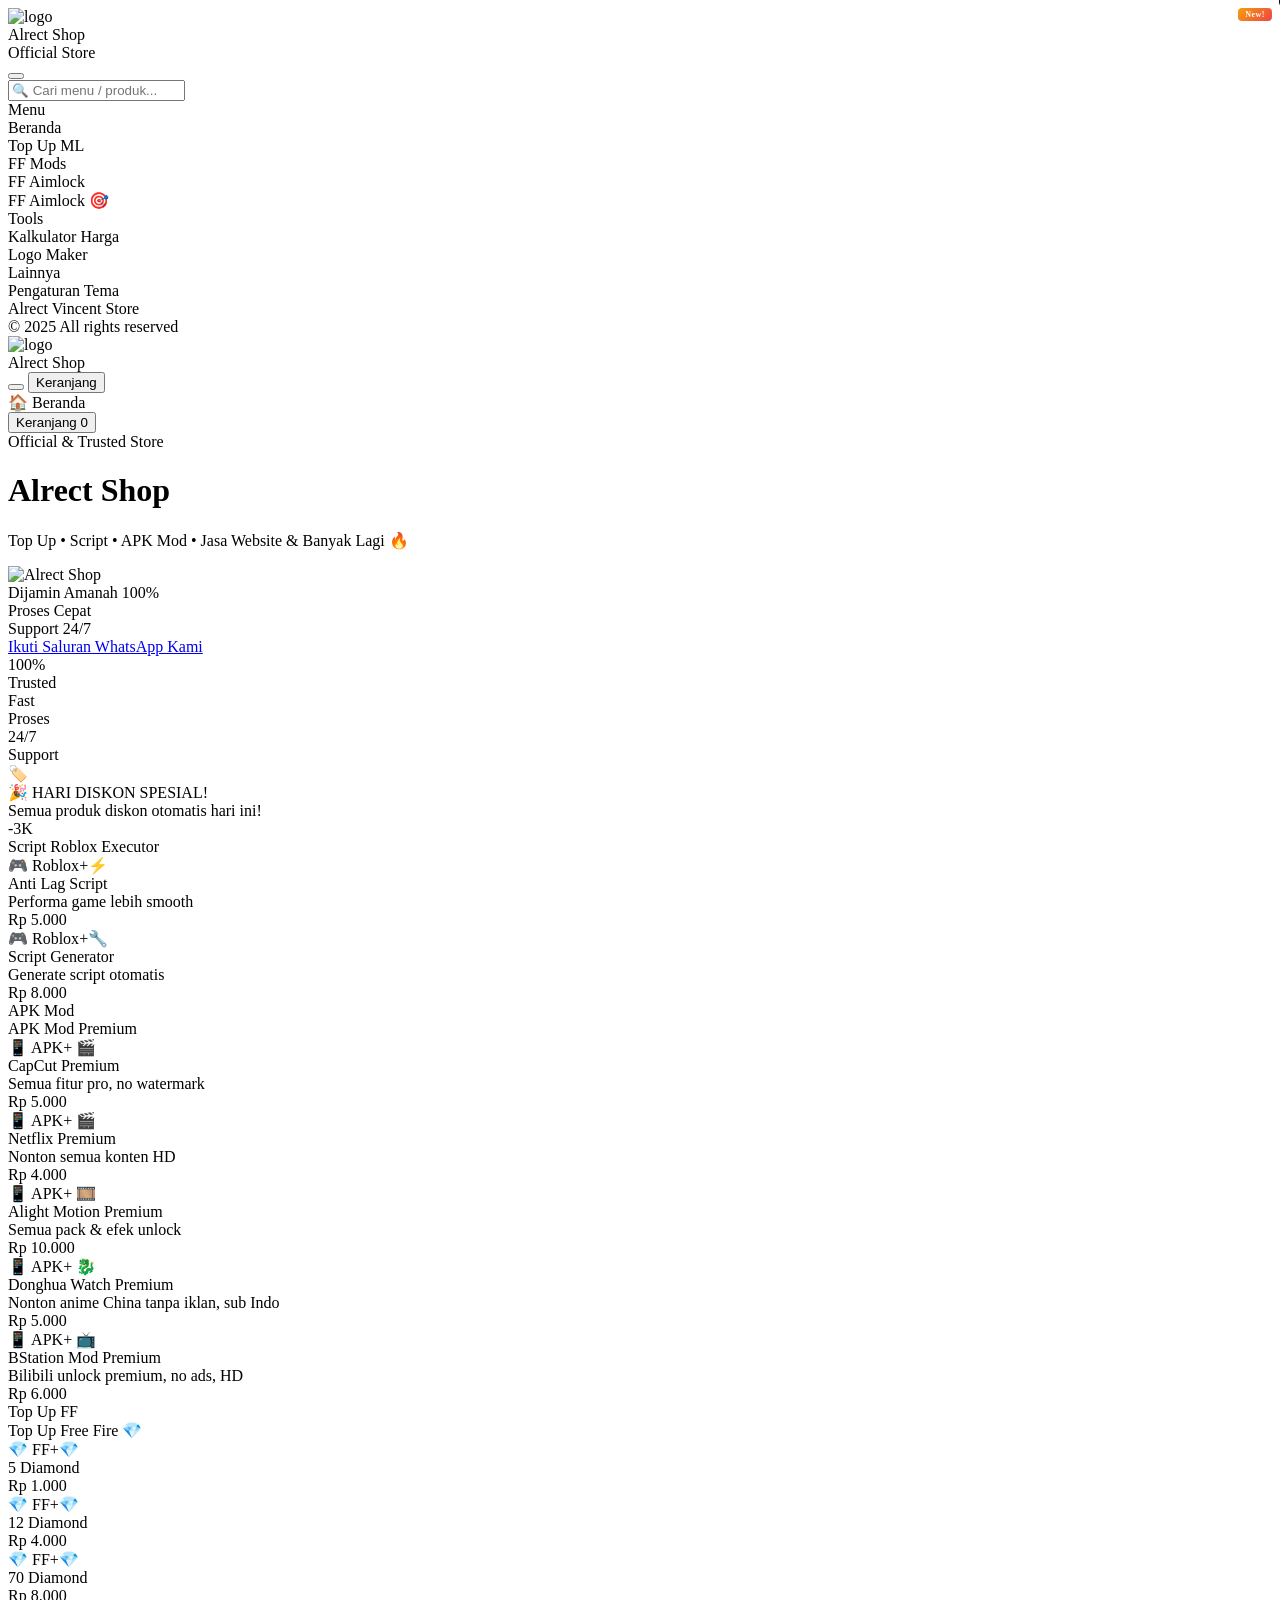
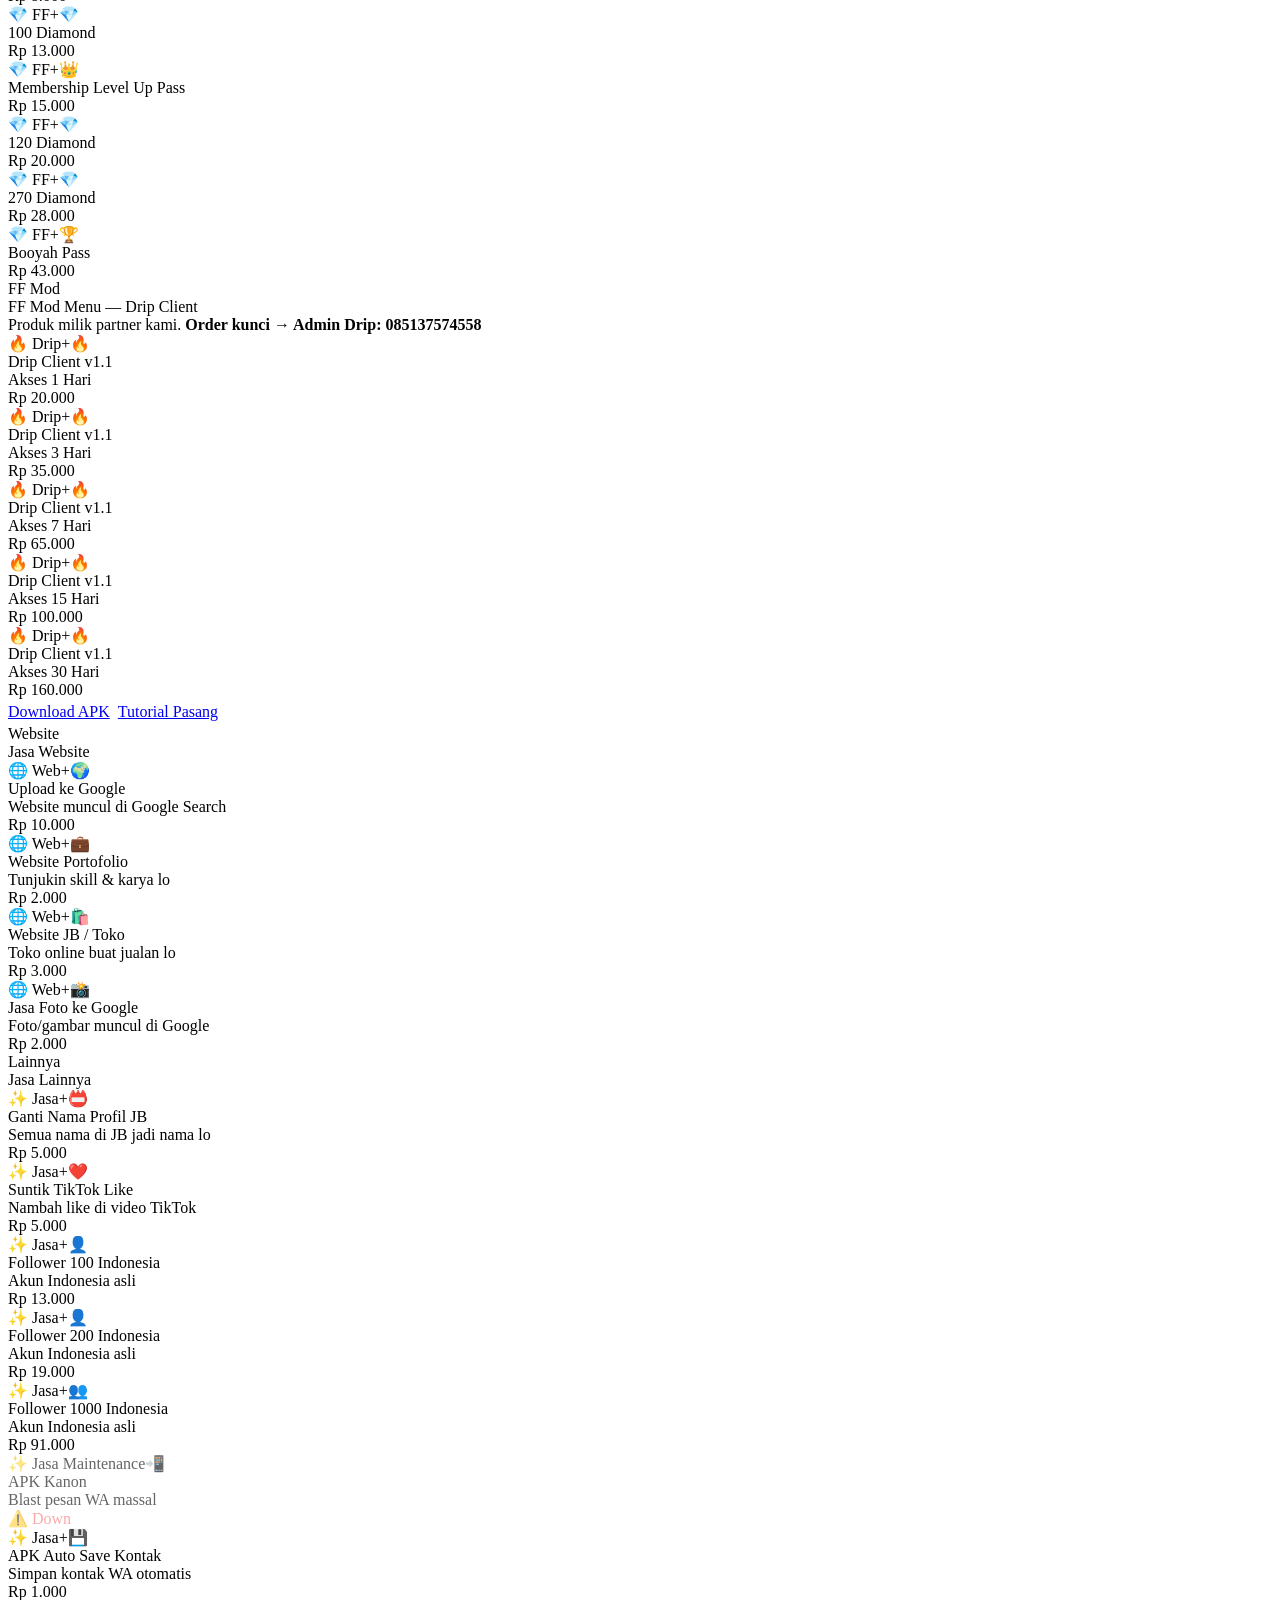
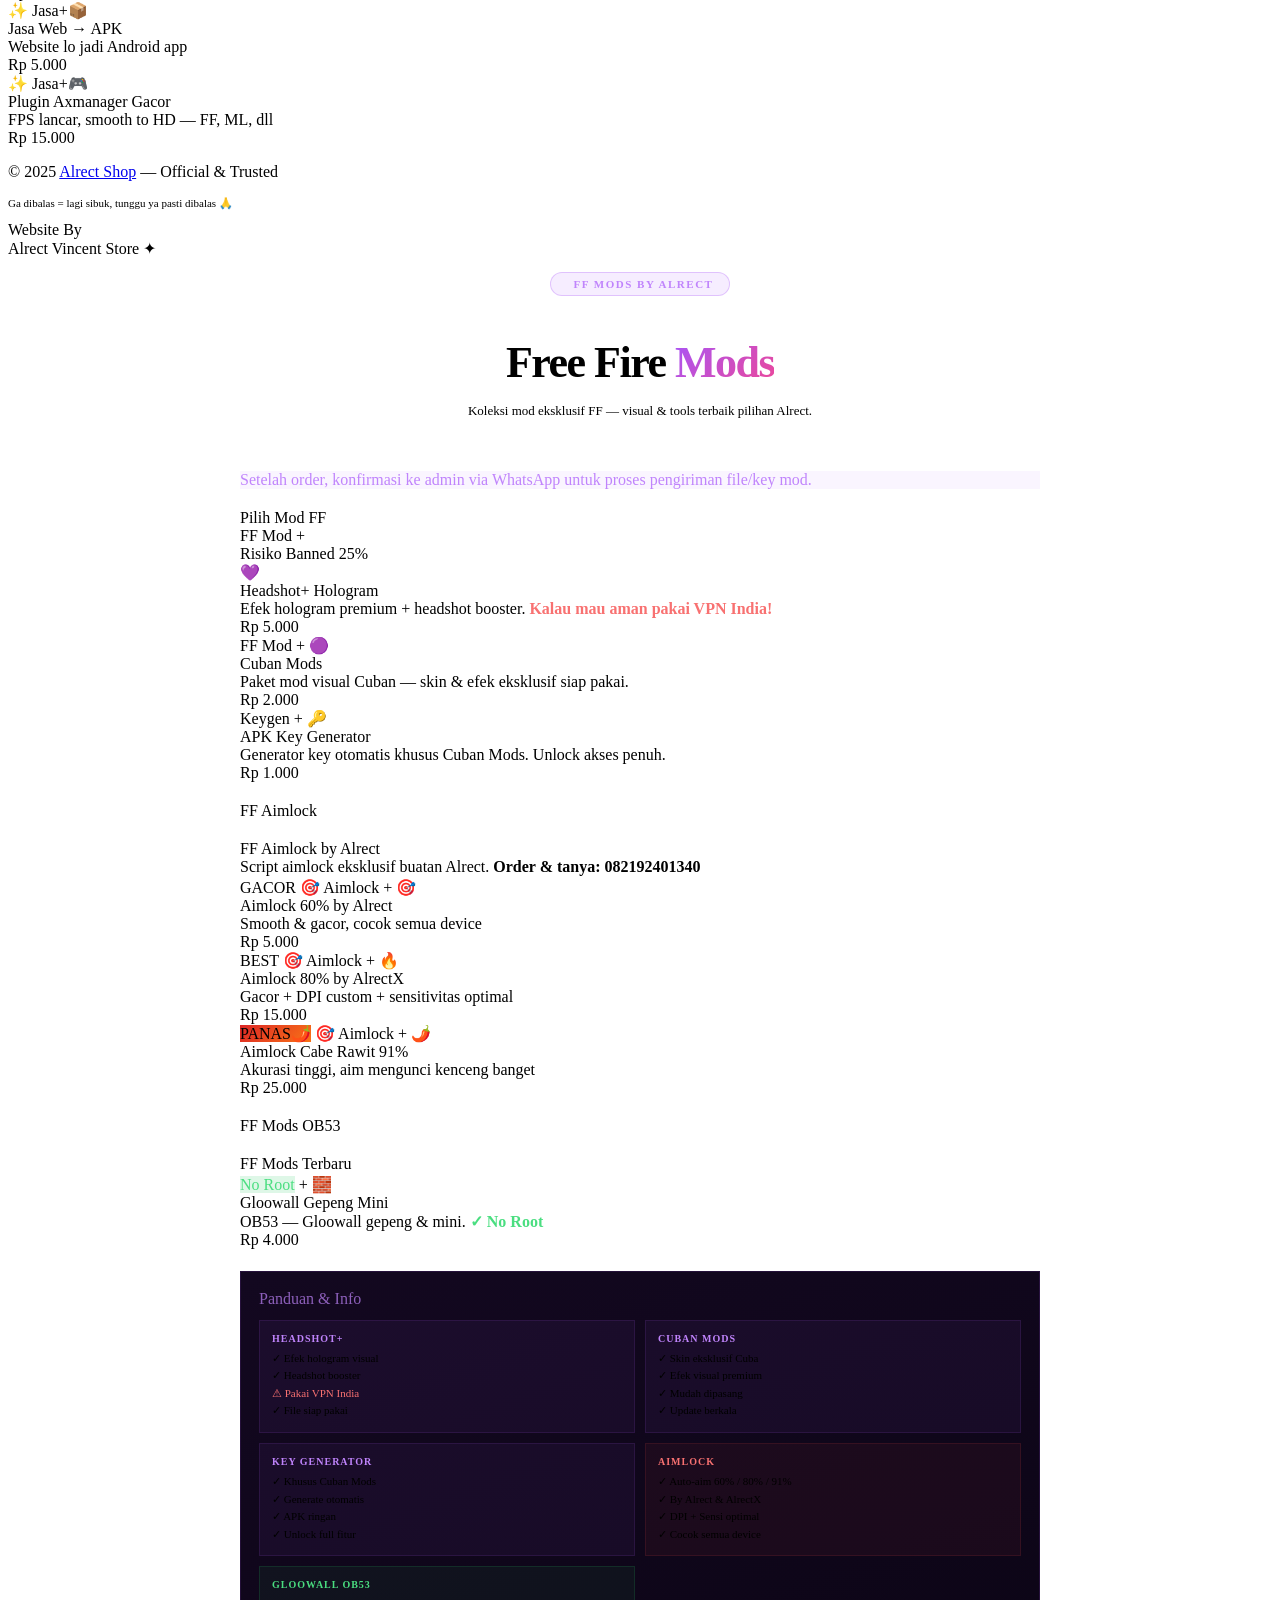
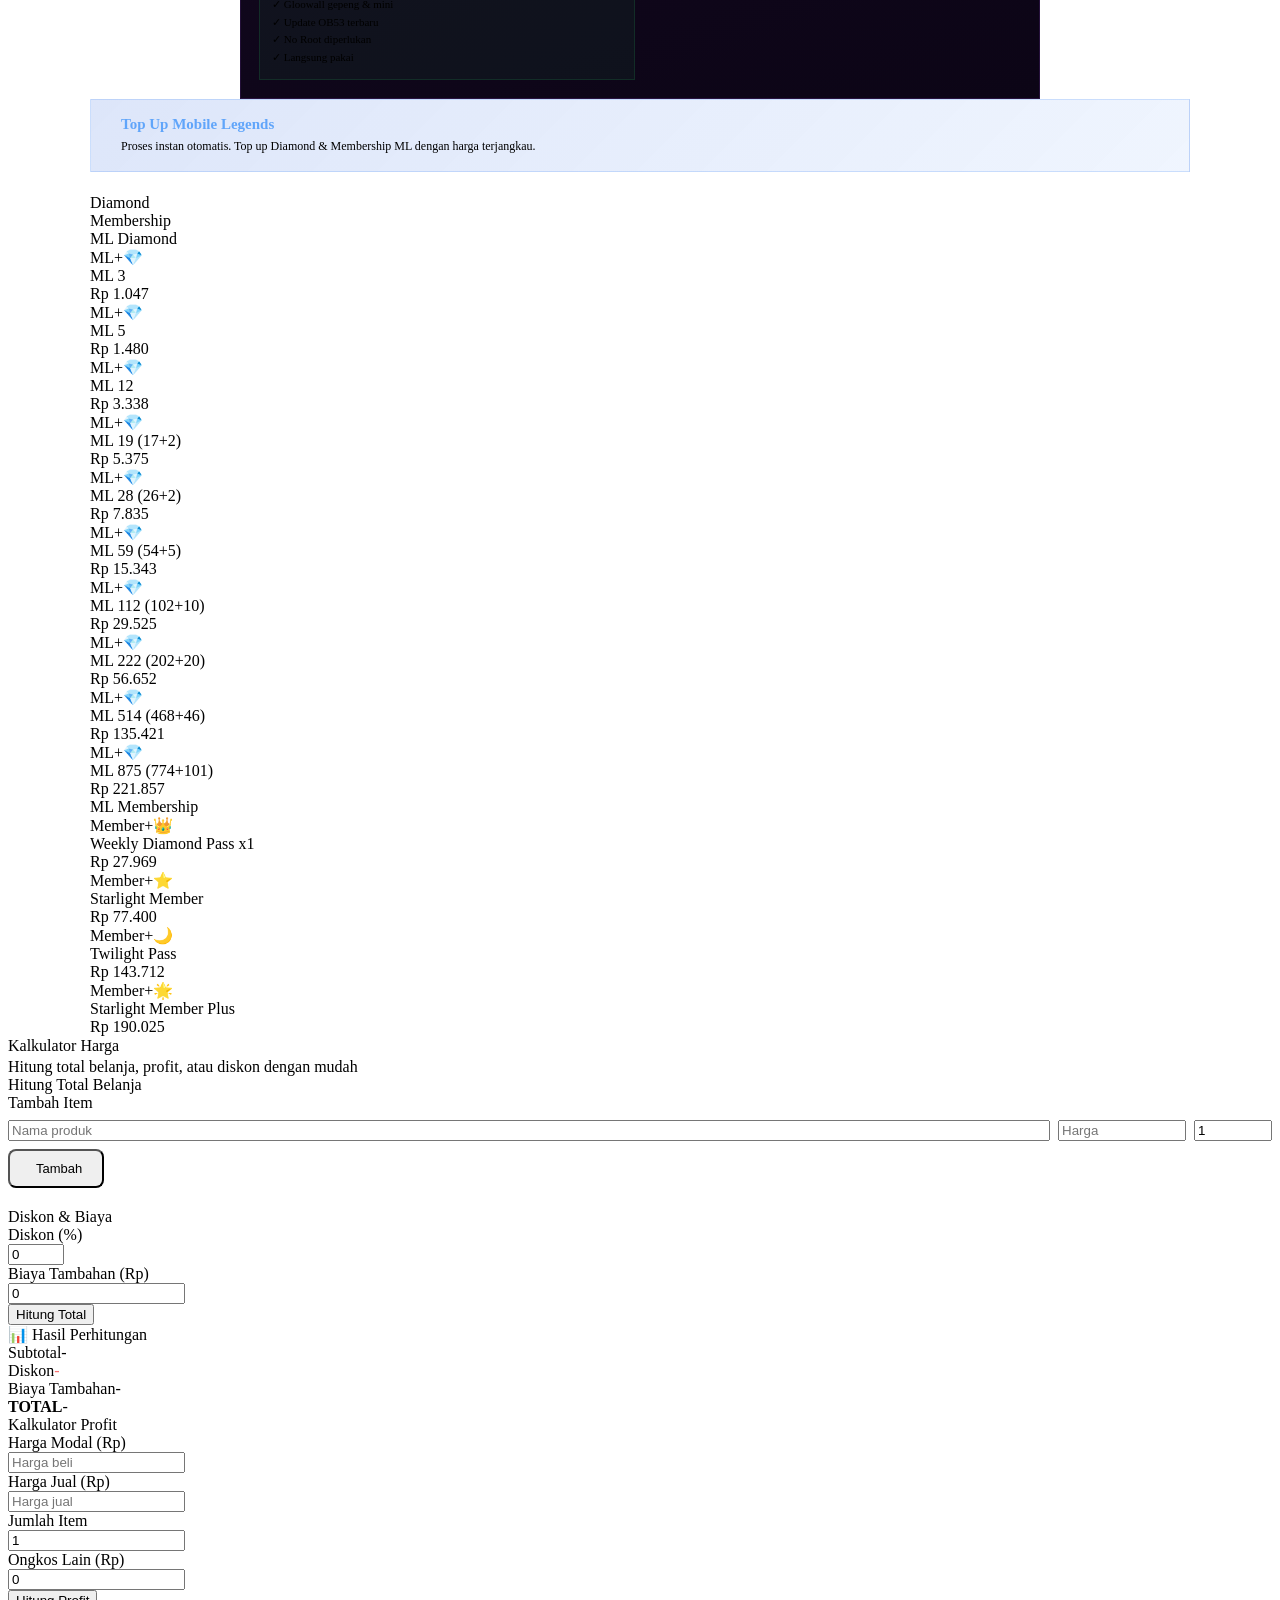
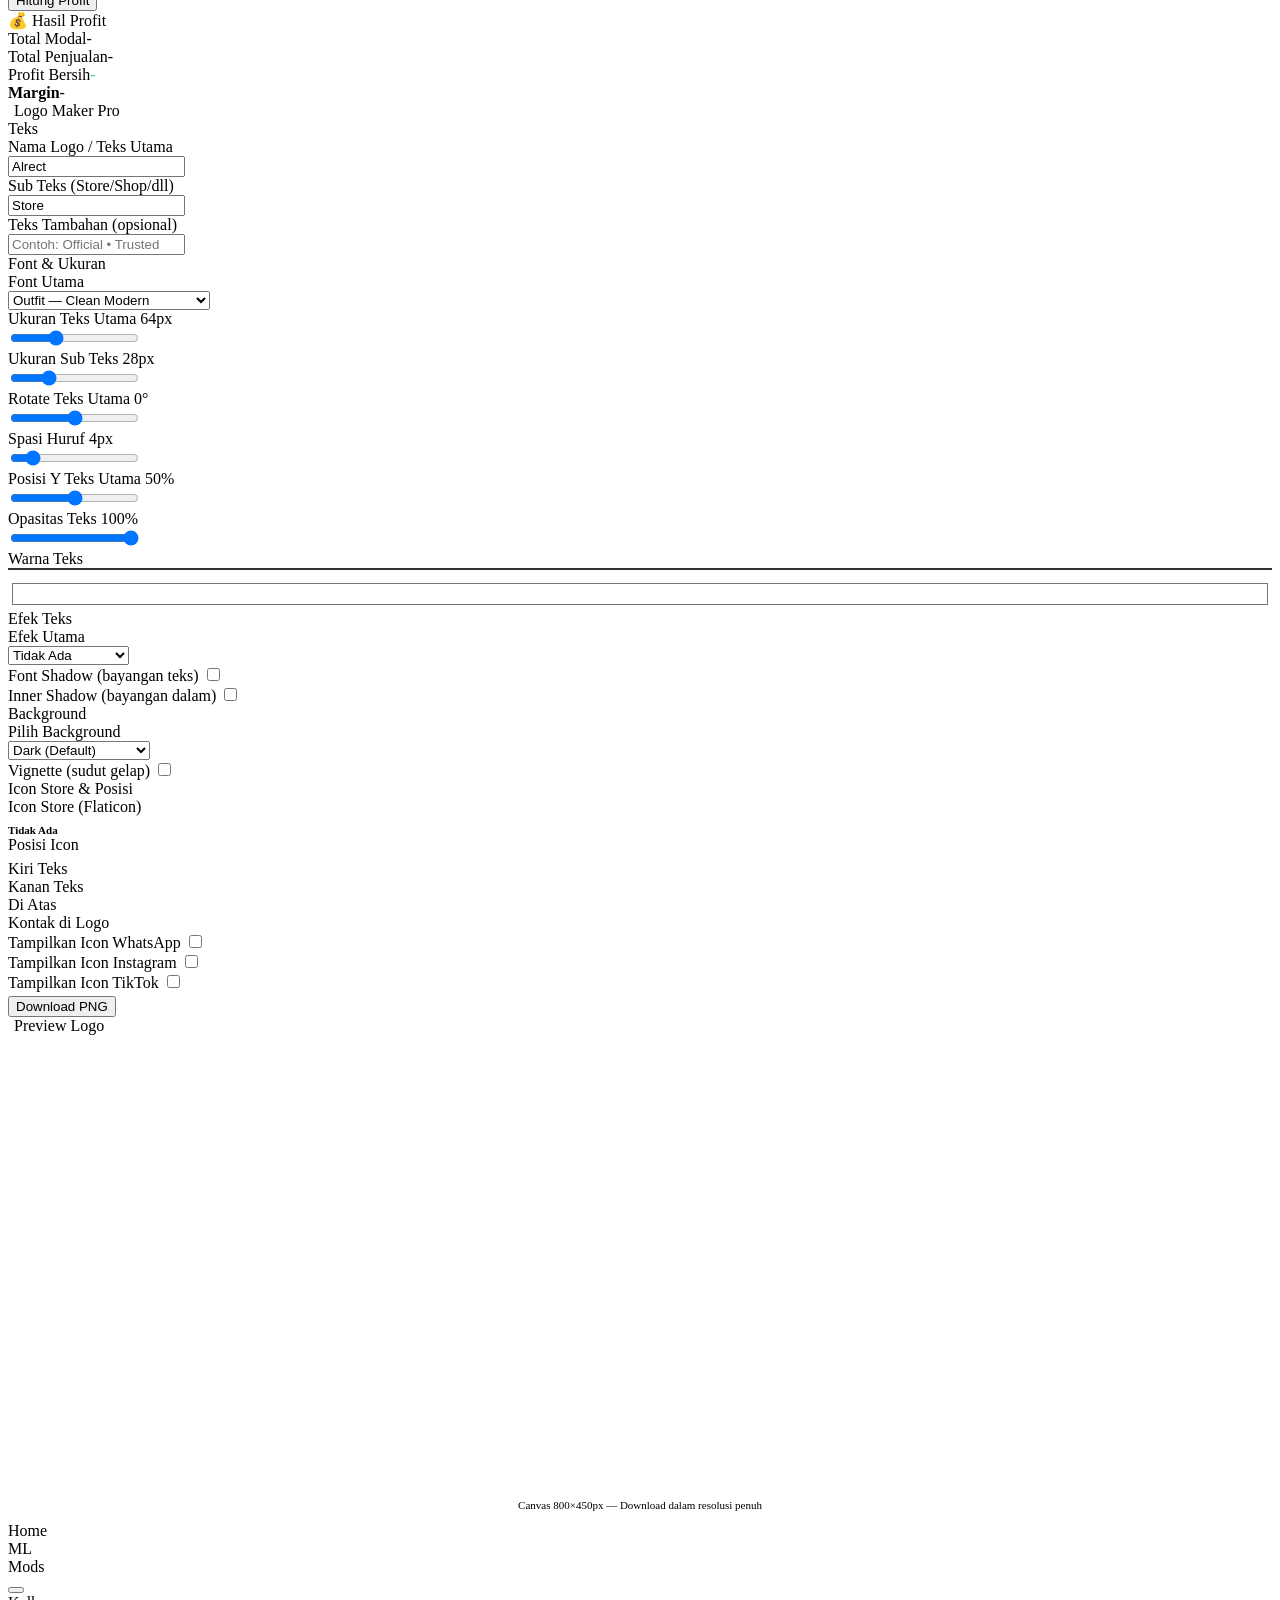
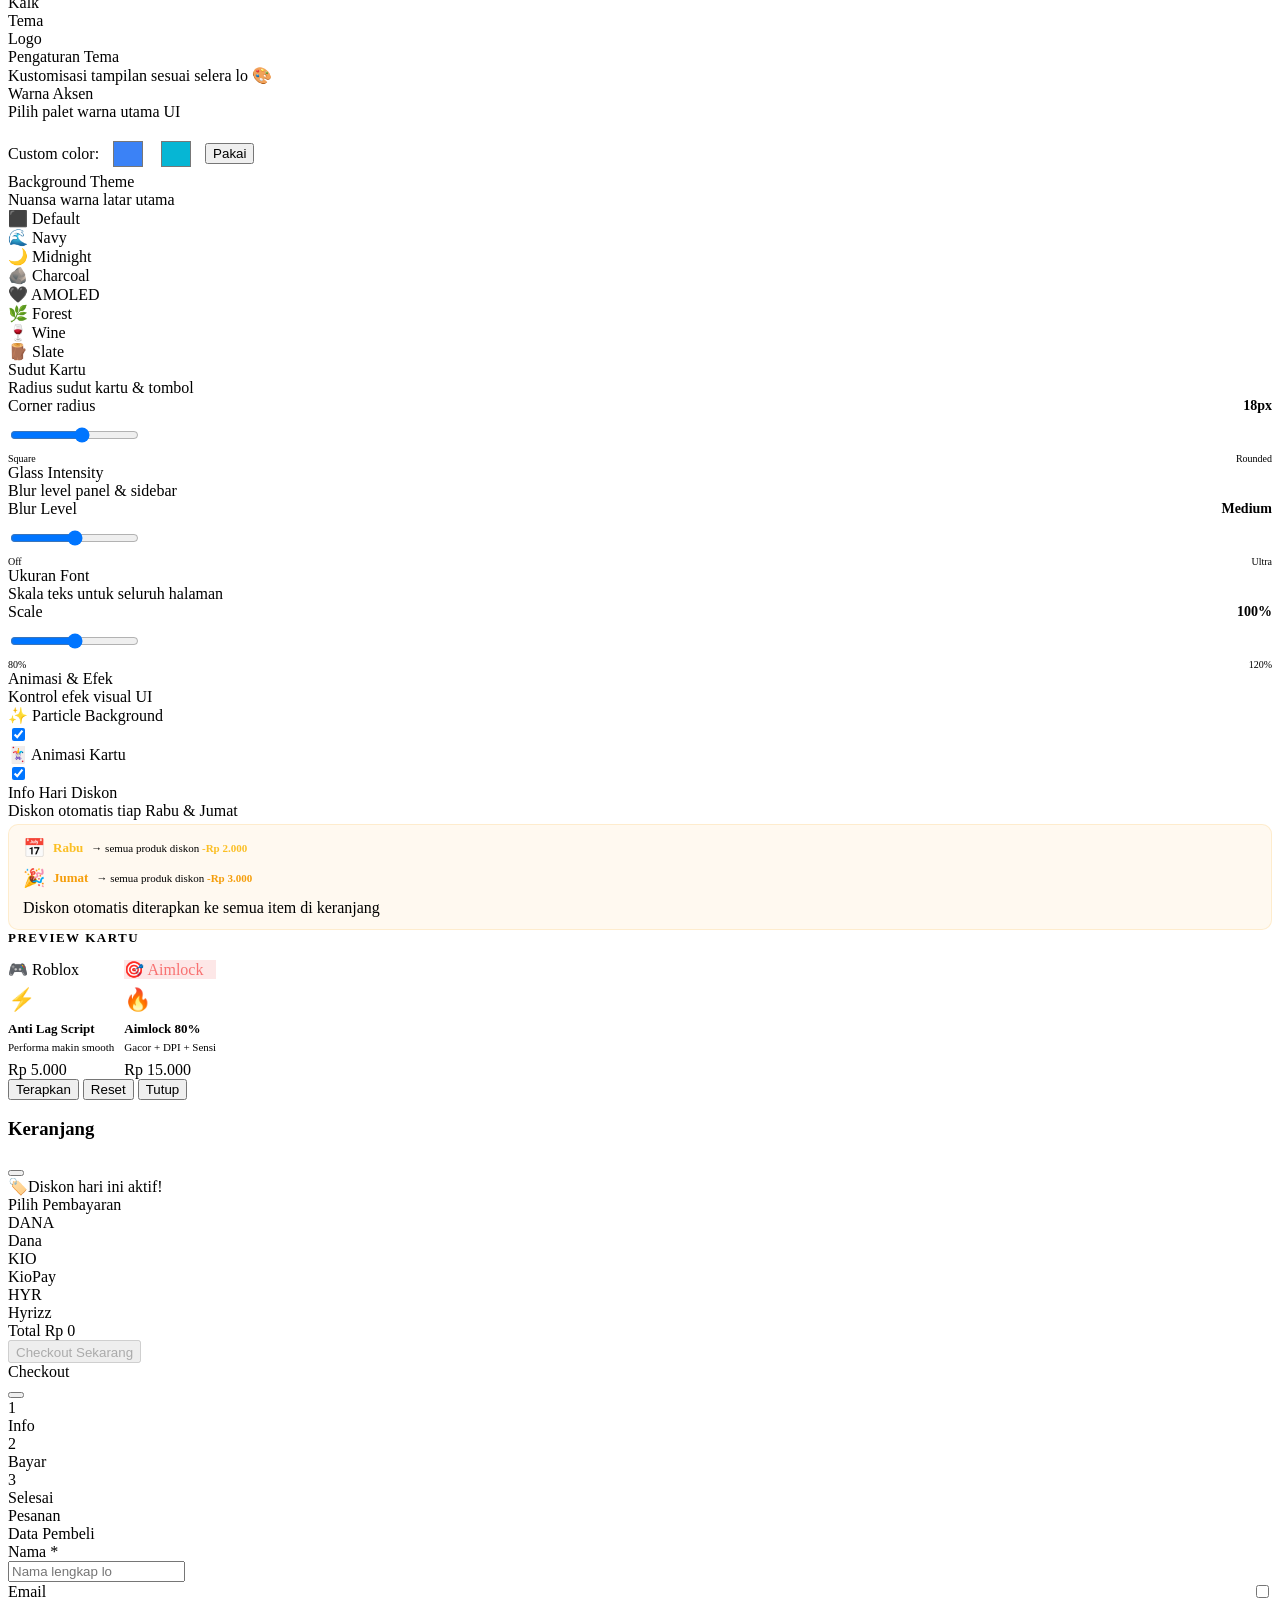
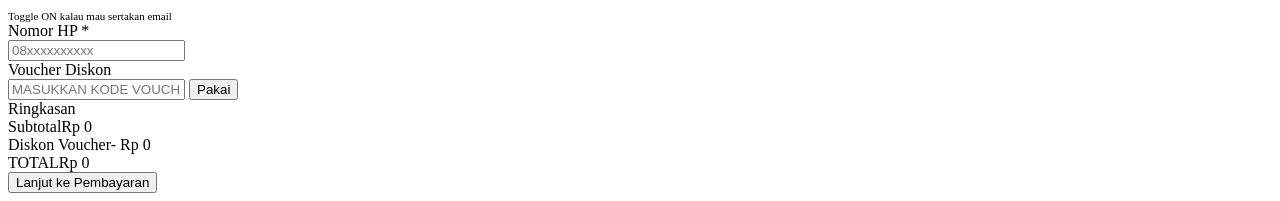
==== commit ad22e65d: "Add files via upload" ====
--- a/index.html
+++ b/index.html
@@ -290,6 +290,29 @@
           <div class="product-desc">Gacor + DPI custom + sensitivitas optimal</div>
           <div class="product-price">Rp 15.000</div>
         </div>
+        <div class="product-card aimlock-card" data-id="aimlock-cabe-91" data-name="Aimlock Cabe Rawit 91% by Alrect" data-price="25000" data-icon="🌶️" data-drip="0">
+          <span class="aimlock-badge" style="background:linear-gradient(135deg,#dc2626,#f97316);">PANAS🌶️</span>
+          <span class="cat-tag cat-aimlock">🎯 Aimlock</span>
+          <span class="product-add">+</span>
+          <span class="product-icon">🌶️</span>
+          <div class="product-name">Aimlock Cabe Rawit 91%</div>
+          <div class="product-desc">Akurasi tinggi, aim mengunci kenceng banget</div>
+          <div class="product-price">Rp 25.000</div>
+        </div>
+      </div>
+
+      <div class="divider-line" style="margin:20px 0;"><span>FF Mods OB53</span></div>
+      <div class="section-hdr"><i class="fi fi-rr-shield" style="line-height:1"></i> FF Mods Terbaru</div>
+      <div class="product-grid" style="grid-template-columns:repeat(auto-fill,minmax(200px,1fr));gap:14px;margin-top:2px;">
+        <div class="product-card ffmod-card" data-id="gloowall-gepeng-ob53" data-name="Gloowall Gepeng Mini OB53" data-price="4000" data-icon="🧱" data-drip="0">
+          <span class="cat-tag cat-ffmod" style="background:rgba(34,197,94,0.15);color:#4ade80;"><i class="fi fi-rr-shield" style="line-height:1"></i> No Root</span>
+          <span class="product-add">+</span>
+          <div style="position:absolute;top:8px;right:8px;background:linear-gradient(135deg,#f59e0b,#ef4444);color:#fff;font-size:8px;font-weight:900;padding:2px 7px;border-radius:4px;letter-spacing:0.5px;animation:blink 1.8s ease infinite;">New!</div>
+          <span class="product-icon">🧱</span>
+          <div class="product-name">Gloowall Gepeng Mini</div>
+          <div class="product-desc" style="color:var(--muted2);">OB53 — Gloowall gepeng &amp; mini. <span style="color:#4ade80;font-weight:700;">✓ No Root</span></div>
+          <div class="product-price">Rp 4.000</div>
+        </div>
       </div>
 
       <div style="margin-top:22px;background:linear-gradient(160deg,#130820,#0c0516);border:1px solid rgba(168,85,247,0.15);border-radius:var(--radius);padding:18px;">
@@ -309,7 +332,11 @@
           </div>
           <div style="background:rgba(239,68,68,0.06);border:1px solid rgba(239,68,68,0.12);border-radius:var(--radius-sm);padding:12px;">
             <div style="font-size:10px;font-weight:800;color:#f87171;letter-spacing:1px;text-transform:uppercase;margin-bottom:6px;">Aimlock</div>
-            <div style="font-size:11px;color:var(--muted2);line-height:1.6;">✓ Auto-aim 60% / 80%<br>✓ By Alrect &amp; AlrectX<br>✓ DPI + Sensi optimal<br>✓ Cocok semua device</div>
+            <div style="font-size:11px;color:var(--muted2);line-height:1.6;">✓ Auto-aim 60% / 80% / 91%<br>✓ By Alrect &amp; AlrectX<br>✓ DPI + Sensi optimal<br>✓ Cocok semua device</div>
+          </div>
+          <div style="background:rgba(34,197,94,0.06);border:1px solid rgba(34,197,94,0.15);border-radius:var(--radius-sm);padding:12px;">
+            <div style="font-size:10px;font-weight:800;color:#4ade80;letter-spacing:1px;text-transform:uppercase;margin-bottom:6px;">Gloowall OB53</div>
+            <div style="font-size:11px;color:var(--muted2);line-height:1.6;">✓ Gloowall gepeng &amp; mini<br>✓ Update OB53 terbaru<br>✓ No Root diperlukan<br>✓ Langsung pakai</div>
           </div>
         </div>
       </div>
@@ -1117,4 +1144,4 @@
 </audio>
   <script src="script.js" defer></script>
 </body>
-</html>+</html>
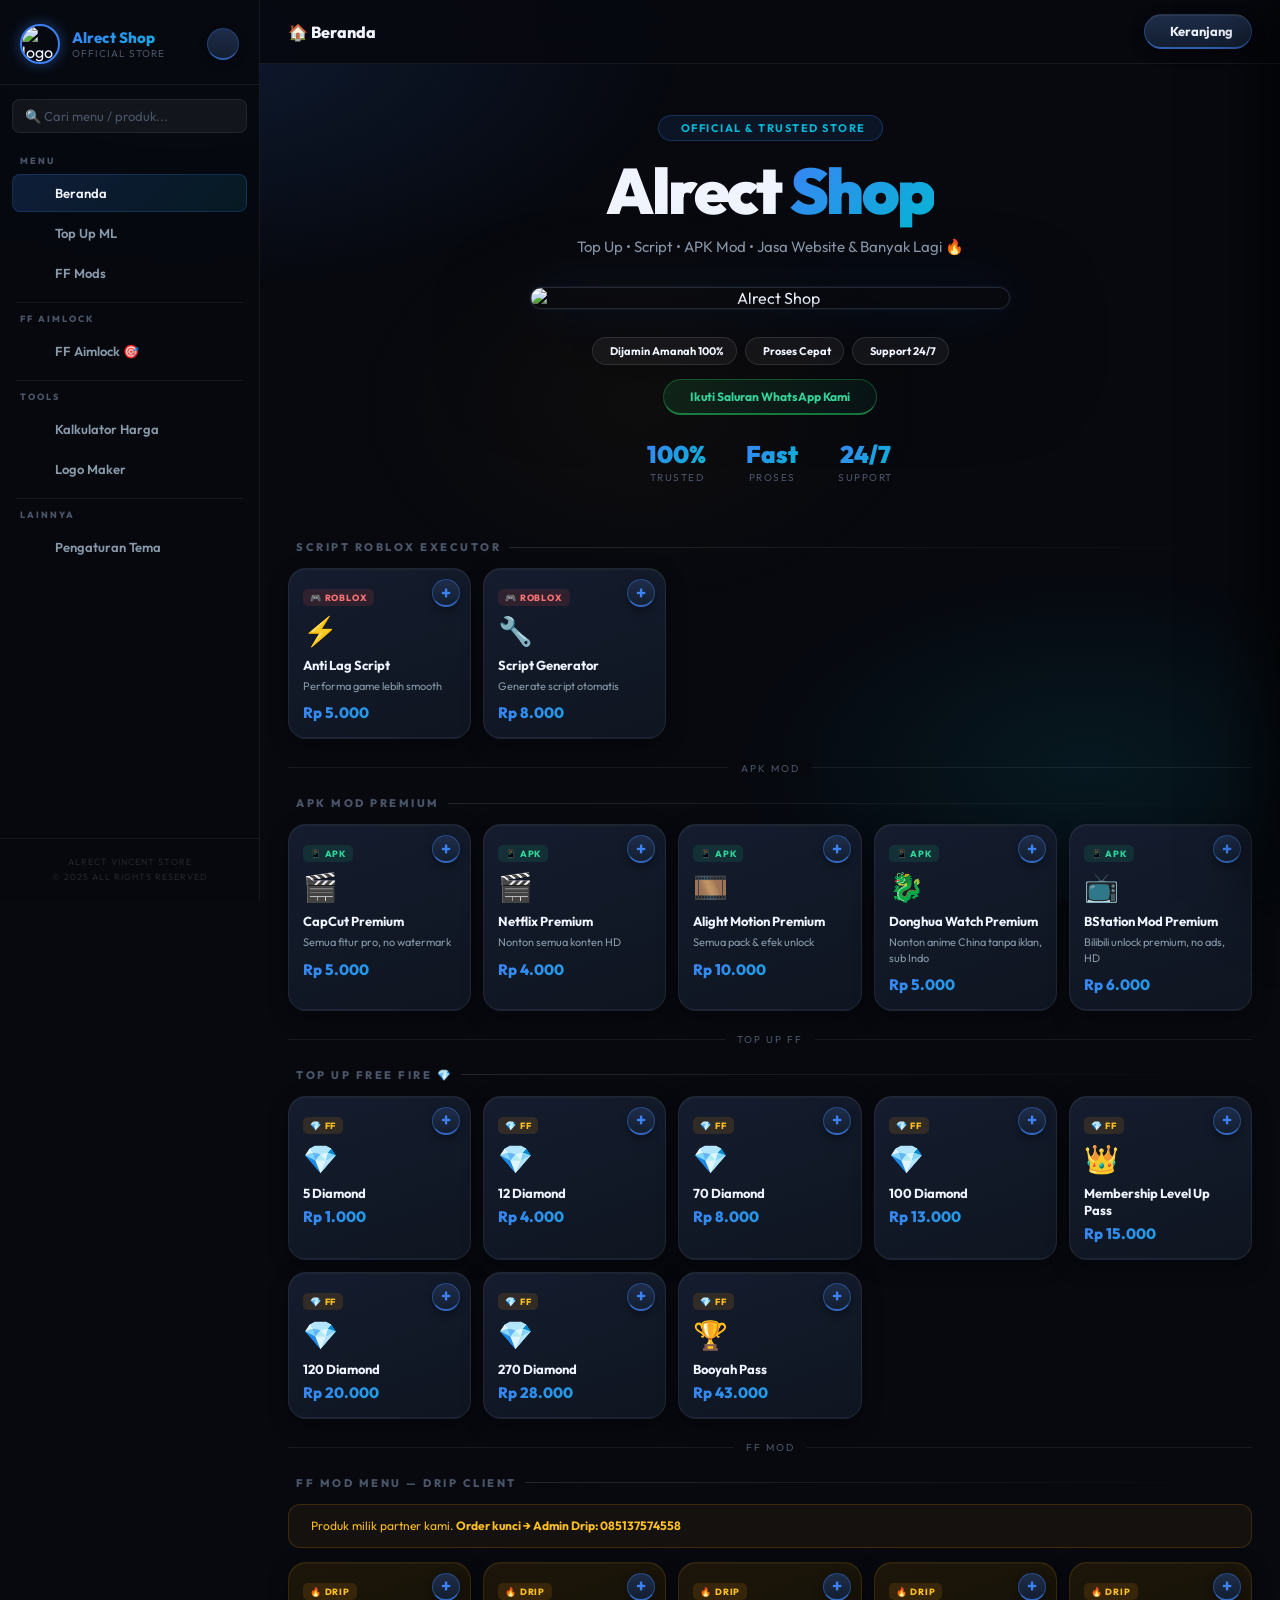
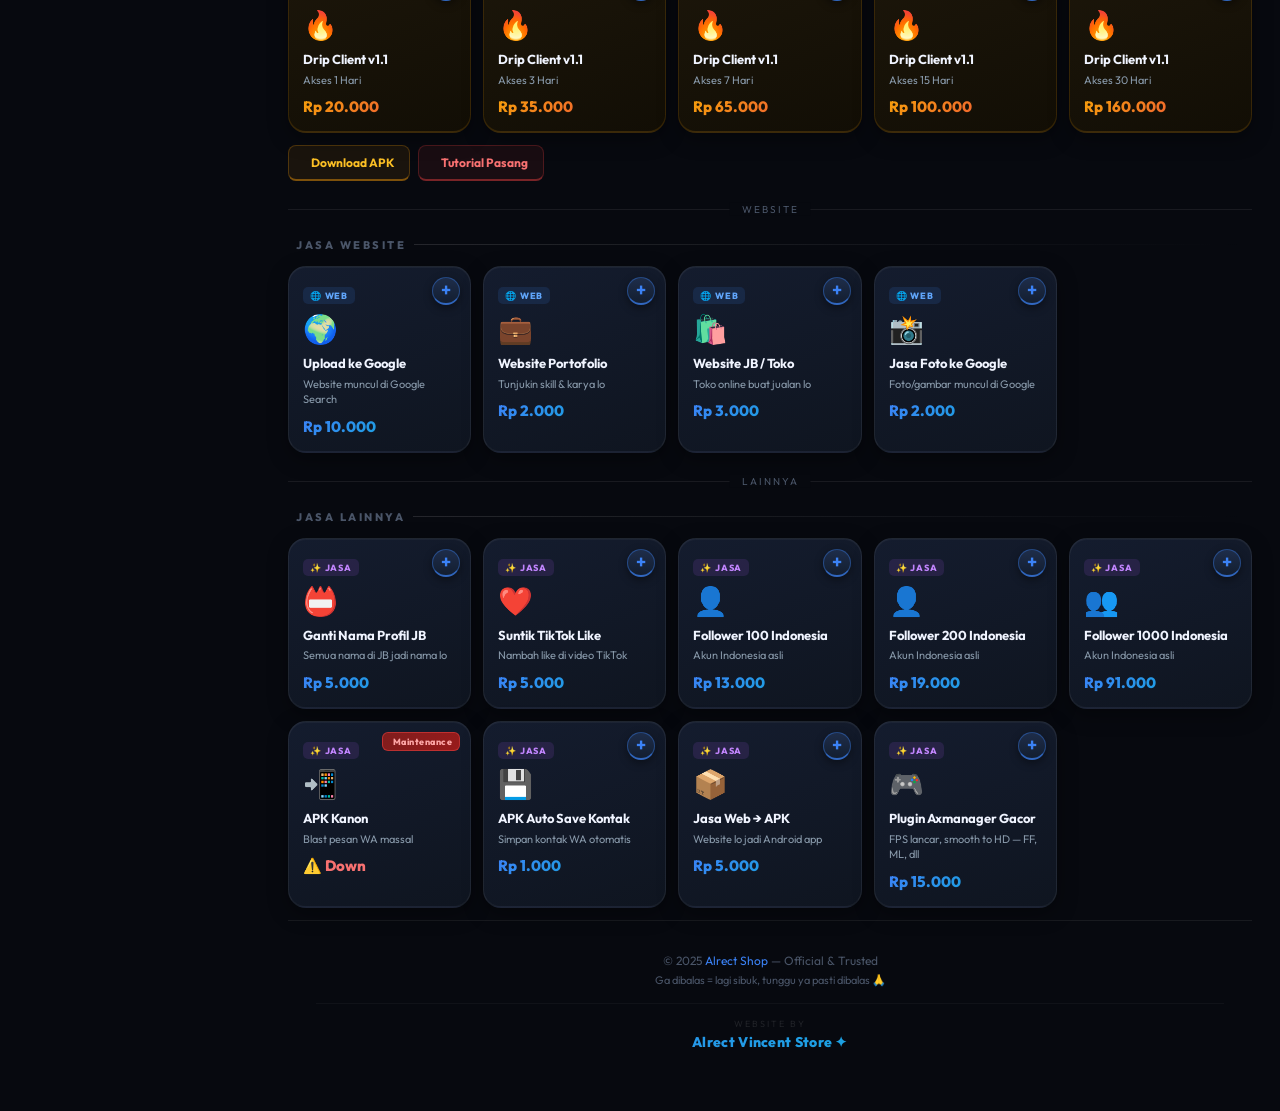
==== commit 827dd8d4: "Change title from 'Alrect Shop v10' to 'Alrect JB'" ====
--- a/index.html
+++ b/index.html
@@ -8,7 +8,7 @@
 <meta name="viewport" content="width=device-width, initial-scale=1.0, viewport-fit=cover">
 <meta http-equiv="X-Content-Type-Options" content="nosniff">
 <meta http-equiv="X-Frame-Options" content="SAMEORIGIN">
-<title>Alrect Shop v10 — Official Store</title>
+<title>Alrect JB — Official Store</title>
 <link rel="icon" href="https://files.catbox.moe/ugwp53.jpg">
 <link href="https://fonts.googleapis.com/css2?family=Outfit:wght@300;400;500;600;700;800;900&family=Orbitron:wght@400;700;900&family=Pacifico&family=Bebas+Neue&family=Dancing+Script:wght@700&family=Rajdhani:wght@700&family=Cinzel:wght@700&family=Press+Start+2P&family=Righteous&family=Russo+One&family=Monoton&family=Audiowide&family=Exo+2:wght@700;900&family=Permanent+Marker&family=Titan+One&family=Black+Ops+One&family=Bungee&family=Bungee+Inline&family=Creepster&family=Lobster&family=Satisfy&family=Abril+Fatface&family=Alfa+Slab+One&display=swap" rel="stylesheet">
 <link rel="stylesheet" href="https://cdn-uicons.flaticon.com/2.6.0/uicons-bold-rounded/css/uicons-bold-rounded.css">
--- a/style.css
+++ b/style.css
@@ -0,0 +1,509 @@
+:root{
+  --bg:#07090f;--bg2:#0b0f1a;--card:#0f1520;--card2:#141c2e;
+  --border:rgba(255,255,255,0.07);--border2:rgba(255,255,255,0.12);
+  --accent:#3b82f6;--accent2:#06b6d4;--gold:#f59e0b;--green:#10b981;--red:#ef4444;
+  --text:#f0f4ff;--muted:#4a5568;--muted2:#8899aa;
+  --gradient:linear-gradient(135deg,#3b82f6 0%,#06b6d4 100%);
+  --gradient-gold:linear-gradient(135deg,#f59e0b 0%,#ef4444 100%);
+  --gradient-ml:linear-gradient(135deg,#1a56db 0%,#3b82f6 100%);
+  --radius:18px;--radius-sm:12px;--radius-xs:8px;
+  --sidebar:260px;
+  --bottombar-h:68px;
+}
+*{margin:0;padding:0;box-sizing:border-box;-webkit-tap-highlight-color:transparent;}
+html{scroll-behavior:smooth;}
+body{background:var(--bg);color:var(--text);font-family:'Outfit',sans-serif;min-height:100vh;overflow-x:hidden;-webkit-font-smoothing:antialiased;display:flex;}
+body::before{content:'';position:fixed;inset:0;z-index:0;background:radial-gradient(ellipse 70% 50% at 15% 5%,rgba(59,130,246,0.14) 0%,transparent 55%),radial-gradient(ellipse 50% 40% at 85% 85%,rgba(6,182,212,0.09) 0%,transparent 55%),radial-gradient(ellipse 35% 35% at 50% 45%,rgba(245,158,11,0.04) 0%,transparent 65%);pointer-events:none;}
+::-webkit-scrollbar{width:4px;}::-webkit-scrollbar-track{background:transparent;}::-webkit-scrollbar-thumb{background:rgba(59,130,246,0.4);border-radius:4px;}
+
+.sidebar{width:var(--sidebar);min-height:100vh;background:rgba(7,9,15,0.95);border-right:1px solid var(--border);display:flex;flex-direction:column;position:fixed;left:0;top:0;bottom:0;z-index:100;backdrop-filter:blur(20px);-webkit-backdrop-filter:blur(20px);}
+.sidebar-logo{padding:24px 20px 20px;border-bottom:1px solid var(--border);display:flex;align-items:center;gap:12px;}
+.sidebar-logo img{width:40px;height:40px;border-radius:50%;object-fit:cover;border:2px solid var(--accent);box-shadow:0 0 14px rgba(59,130,246,0.45);}
+.sidebar-logo-info{flex:1;min-width:0;}
+.sidebar-logo-name{font-size:15px;font-weight:800;background:var(--gradient);-webkit-background-clip:text;-webkit-text-fill-color:transparent;background-clip:text;white-space:nowrap;}
+.sidebar-logo-sub{font-size:10px;color:var(--muted);letter-spacing:1px;text-transform:uppercase;}
+.music-btn{width:32px;height:32px;border-radius:50%;background:linear-gradient(180deg,#1e2d4a,#131e30);border:1px solid rgba(59,130,246,0.3);border-bottom:2px solid rgba(59,130,246,0.6);cursor:pointer;display:flex;align-items:center;justify-content:center;color:var(--accent);font-size:13px;transition:all 0.15s;box-shadow:0 3px 8px rgba(0,0,0,0.4);flex-shrink:0;}
+.music-btn:active{transform:translateY(2px);border-bottom-width:1px;}
+.music-btn.playing{color:#34d399;border-color:rgba(16,185,129,0.4);border-bottom-color:rgba(16,185,129,0.7);animation:musicPulse 1.2s ease infinite;}
+@keyframes musicPulse{0%,100%{box-shadow:0 3px 8px rgba(0,0,0,0.4);}50%{box-shadow:0 3px 16px rgba(16,185,129,0.35);}}
+
+.sidebar-nav{flex:1;padding:16px 12px;overflow-y:auto;}
+.nav-group-label{font-size:9px;font-weight:800;letter-spacing:2px;text-transform:uppercase;color:var(--muted);padding:0 8px 8px;}
+.nav-item{display:flex;align-items:center;gap:10px;padding:10px 12px;border-radius:var(--radius-xs);cursor:pointer;color:var(--muted2);font-size:13px;font-weight:600;transition:all 0.15s;margin-bottom:2px;border:1px solid transparent;}
+.nav-item:hover{background:rgba(59,130,246,0.08);color:var(--text);}
+.nav-item.active{background:linear-gradient(135deg,rgba(59,130,246,0.18),rgba(6,182,212,0.1));color:var(--text);border-color:rgba(59,130,246,0.2);}
+.nav-item i{font-size:16px;width:20px;text-align:center;flex-shrink:0;}
+.nav-sep{height:1px;background:var(--border);margin:10px 4px;}
+
+.sidebar-footer{padding:16px 20px;border-top:1px solid var(--border);text-align:center;}
+.sidebar-credit{font-size:9px;color:rgba(255,255,255,0.12);letter-spacing:1px;text-transform:uppercase;line-height:1.6;}
+
+.main-content{margin-left:var(--sidebar);flex:1;min-height:100vh;position:relative;z-index:1;}
+
+.topbar{position:sticky;top:0;z-index:50;background:rgba(7,9,15,0.88);backdrop-filter:blur(20px);-webkit-backdrop-filter:blur(20px);border-bottom:1px solid var(--border);padding:14px 28px;display:flex;align-items:center;justify-content:space-between;}
+.topbar-title{font-size:16px;font-weight:800;color:var(--text);}
+.topbar-right{display:flex;align-items:center;gap:10px;}
+.cart-btn{position:relative;background:linear-gradient(180deg,#1e2d4a,#131e30);border:1px solid rgba(59,130,246,0.35);border-bottom:2px solid rgba(59,130,246,0.6);border-top:1px solid rgba(255,255,255,0.1);color:var(--text);padding:8px 18px;border-radius:50px;cursor:pointer;display:flex;align-items:center;gap:7px;font-size:13px;font-weight:700;font-family:'Outfit',sans-serif;transition:all 0.12s;box-shadow:0 4px 14px rgba(0,0,0,0.4),inset 0 1px 0 rgba(255,255,255,0.06);}
+.cart-btn:active{transform:translateY(2px);border-bottom-width:1px;}
+.cart-badge{position:absolute;top:-7px;right:-7px;background:var(--red);color:#fff;width:19px;height:19px;border-radius:50%;font-size:10px;font-weight:800;display:none;align-items:center;justify-content:center;border:2px solid var(--bg);box-shadow:0 2px 6px rgba(239,68,68,0.5);}
+
+.tab-page{display:none;padding:28px;}
+.tab-page.active{display:block;}
+#tab-settings{display:none;padding:28px;}
+#tab-settings.active{display:flex;justify-content:center;align-items:flex-start;}
+
+.hero-section{max-width:900px;margin:0 auto 36px;text-align:center;padding:20px 0;}
+.hero-badge{display:inline-flex;align-items:center;gap:6px;background:rgba(59,130,246,0.1);border:1px solid rgba(59,130,246,0.25);color:var(--accent2);padding:5px 16px;border-radius:50px;font-size:11px;font-weight:700;letter-spacing:1.5px;text-transform:uppercase;margin-bottom:18px;animation:fadeDown 0.6s ease both;}
+.hero-title{font-size:clamp(42px,5vw,72px);font-weight:900;line-height:1.0;letter-spacing:-2.5px;margin-bottom:12px;animation:fadeDown 0.6s 0.08s ease both;}
+.hero-title span{background:var(--gradient);-webkit-background-clip:text;-webkit-text-fill-color:transparent;background-clip:text;}
+.hero-sub{font-size:15px;color:var(--muted2);margin-bottom:28px;line-height:1.6;animation:fadeDown 0.6s 0.16s ease both;}
+.hero-thumb{width:100%;max-width:480px;border-radius:24px;overflow:hidden;margin:0 auto 28px;border:1px solid var(--border2);box-shadow:0 0 0 1px rgba(59,130,246,0.1),0 40px 100px rgba(0,0,0,0.6),0 0 60px rgba(59,130,246,0.12);animation:fadeUp 0.8s 0.24s ease both;position:relative;}
+.hero-thumb img{width:100%;display:block;object-fit:cover;}
+.hero-thumb::after{content:'';position:absolute;inset:0;background:linear-gradient(to top,rgba(7,9,15,0.35) 0%,transparent 45%);}
+.stats-row{display:flex;justify-content:center;gap:40px;flex-wrap:wrap;animation:fadeUp 0.6s 0.32s ease both;}
+.stat-num{font-size:24px;font-weight:900;background:var(--gradient);-webkit-background-clip:text;-webkit-text-fill-color:transparent;background-clip:text;}
+.stat-label{font-size:10px;color:var(--muted);text-transform:uppercase;letter-spacing:1.5px;margin-top:2px;}
+
+.products-wrap{max-width:1100px;margin:0 auto;}
+.section-hdr{font-size:11px;font-weight:800;letter-spacing:2.5px;text-transform:uppercase;color:var(--muted);margin-bottom:14px;display:flex;align-items:center;gap:8px;}
+.section-hdr::after{content:'';flex:1;height:1px;background:linear-gradient(90deg,var(--border2),transparent);}
+.product-grid{display:grid;grid-template-columns:repeat(auto-fill,minmax(180px,1fr));gap:12px;margin-bottom:12px;}
+
+.product-card{background:linear-gradient(160deg,#141c2e 0%,#0f1520 100%);border:1px solid var(--border);border-bottom:2px solid rgba(255,255,255,0.04);border-top:1px solid rgba(255,255,255,0.07);border-radius:var(--radius);padding:16px 14px 15px;cursor:pointer;transition:transform 0.15s,box-shadow 0.15s,border-color 0.2s;position:relative;overflow:hidden;animation:fadeUp 0.45s ease both;box-shadow:0 6px 20px rgba(0,0,0,0.35),inset 0 1px 0 rgba(255,255,255,0.04);user-select:none;}
+.product-card:active{transform:scale(0.97) translateY(1px);}
+.product-card:hover{border-color:rgba(59,130,246,0.35);box-shadow:0 14px 40px rgba(59,130,246,0.14),inset 0 1px 0 rgba(255,255,255,0.07);}
+.product-card.in-cart{border-color:rgba(16,185,129,0.4)!important;border-bottom-color:rgba(16,185,129,0.6)!important;box-shadow:0 6px 24px rgba(16,185,129,0.12)!important;}
+.product-card.drip-card{background:linear-gradient(160deg,#1c160a,#120e05);border-color:rgba(245,158,11,0.15);}
+.product-card.drip-card:hover{border-color:rgba(245,158,11,0.4)!important;}
+.product-card.ml-card{background:linear-gradient(160deg,#0d1a38,#091020);border-color:rgba(59,130,246,0.15);}
+.product-card.ml-card:hover{border-color:rgba(59,130,246,0.45)!important;}
+.product-add{position:absolute;top:10px;right:10px;width:28px;height:28px;background:linear-gradient(180deg,#1e2d4a,#131e30);border:1px solid rgba(59,130,246,0.4);border-bottom:2px solid rgba(59,130,246,0.7);border-radius:50%;display:flex;align-items:center;justify-content:center;font-size:18px;font-weight:700;color:var(--accent);line-height:1;box-shadow:0 3px 8px rgba(0,0,0,0.4);pointer-events:none;z-index:5;transition:all 0.15s;}
+.product-card.in-cart .product-add{background:linear-gradient(180deg,#12352a,#0b2218);border-color:rgba(16,185,129,0.6);border-bottom-color:rgba(16,185,129,0.9);color:var(--green);font-size:14px;}
+.cat-tag{display:inline-flex;align-items:center;gap:4px;font-size:9px;font-weight:800;letter-spacing:0.8px;text-transform:uppercase;padding:3px 7px;border-radius:5px;margin-bottom:7px;}
+.cat-roblox{background:rgba(239,68,68,0.13);color:#f87171;}
+.cat-apk{background:rgba(16,185,129,0.13);color:#34d399;}
+.cat-topup{background:rgba(245,158,11,0.13);color:#fbbf24;}
+.cat-web{background:rgba(59,130,246,0.13);color:#60a5fa;}
+.cat-jasa{background:rgba(168,85,247,0.13);color:#c084fc;}
+.cat-drip{background:rgba(245,158,11,0.13);color:#fbbf24;}
+.cat-ml{background:rgba(26,86,219,0.18);color:#60a5fa;}
+.cat-ml-member{background:rgba(168,85,247,0.18);color:#c084fc;}
+.product-icon{font-size:28px;margin-bottom:9px;display:block;}
+.product-name{font-size:13px;font-weight:700;line-height:1.3;margin-bottom:5px;}
+.product-desc{font-size:11px;color:var(--muted2);line-height:1.4;margin-bottom:9px;}
+.product-price{font-size:15px;font-weight:800;background:var(--gradient);-webkit-background-clip:text;-webkit-text-fill-color:transparent;background-clip:text;}
+.drip-card .product-price{background:var(--gradient-gold);-webkit-background-clip:text;-webkit-text-fill-color:transparent;background-clip:text;}
+.ml-card .product-price{background:var(--gradient-ml);-webkit-background-clip:text;-webkit-text-fill-color:transparent;background-clip:text;}
+
+.divider-line{height:1px;background:var(--border);margin:28px 0;position:relative;}
+.divider-line span{position:absolute;top:50%;left:50%;transform:translate(-50%,-50%);background:var(--bg);padding:0 12px;font-size:10px;color:var(--muted);letter-spacing:2px;text-transform:uppercase;}
+
+.note-banner{background:rgba(245,158,11,0.06);border:1px solid rgba(245,158,11,0.18);border-radius:var(--radius-sm);padding:12px 14px;margin-bottom:14px;font-size:12px;color:#fbbf24;display:flex;align-items:flex-start;gap:8px;line-height:1.5;}
+
+.link-btn{display:inline-flex;align-items:center;gap:7px;padding:9px 15px;border-radius:var(--radius-xs);font-size:12px;font-weight:700;text-decoration:none;transition:all 0.15s;}
+.link-btn:active{transform:translateY(1px);}
+.link-btn-gold{background:rgba(245,158,11,0.08);border:1px solid rgba(245,158,11,0.25);border-bottom:2px solid rgba(245,158,11,0.45);color:#fbbf24;}
+.link-btn-red{background:rgba(239,68,68,0.08);border:1px solid rgba(239,68,68,0.25);border-bottom:2px solid rgba(239,68,68,0.45);color:#f87171;}
+
+.ml-subtab-row{display:flex;gap:8px;margin-bottom:18px;}
+.ml-subtab{flex:1;padding:10px 8px;border-radius:var(--radius-sm);font-size:13px;font-weight:700;cursor:pointer;text-align:center;border:1px solid var(--border);background:var(--card);color:var(--muted2);transition:all 0.18s;}
+.ml-subtab.active{background:var(--gradient-ml);color:#fff;border-color:transparent;box-shadow:0 4px 16px rgba(26,86,219,0.3);}
+.ml-subpage{display:none;}
+.ml-subpage.active{display:block;}
+
+.calc-wrap{max-width:700px;margin:0 auto;}
+.calc-header{text-align:center;margin-bottom:32px;}
+.calc-title{font-size:28px;font-weight:900;letter-spacing:-0.5px;background:var(--gradient);-webkit-background-clip:text;-webkit-text-fill-color:transparent;background-clip:text;margin-bottom:6px;}
+.calc-sub{font-size:13px;color:var(--muted2);}
+.calc-card{background:linear-gradient(160deg,#141c2e,#0f1520);border:1px solid var(--border);border-radius:var(--radius);padding:24px;margin-bottom:16px;box-shadow:0 8px 30px rgba(0,0,0,0.3);}
+.calc-card-title{font-size:12px;font-weight:800;letter-spacing:2px;text-transform:uppercase;color:var(--muted);margin-bottom:16px;display:flex;align-items:center;gap:8px;}
+.calc-row{display:grid;grid-template-columns:1fr 1fr;gap:12px;margin-bottom:14px;}
+.calc-field{display:flex;flex-direction:column;gap:6px;}
+.calc-label{font-size:11px;font-weight:700;color:var(--muted2);letter-spacing:0.5px;}
+.calc-input{background:rgba(255,255,255,0.05);border:1px solid var(--border);border-radius:var(--radius-xs);padding:10px 14px;color:var(--text);font-size:14px;font-weight:600;font-family:'Outfit',sans-serif;width:100%;outline:none;transition:border-color 0.15s;}
+.calc-input:focus{border-color:var(--accent);}
+.calc-input::placeholder{color:var(--muted);}
+.calc-select{background:#0f1520;border:1px solid var(--border);border-radius:var(--radius-xs);padding:10px 14px;color:var(--text);font-size:14px;font-weight:600;font-family:'Outfit',sans-serif;width:100%;outline:none;cursor:pointer;}
+.calc-btn{width:100%;background:linear-gradient(180deg,#2d6fe8,#1a56c4 50%,#1648a8);border:none;border-radius:var(--radius-sm);padding:14px;color:#fff;font-size:15px;font-weight:800;font-family:'Outfit',sans-serif;cursor:pointer;position:relative;overflow:hidden;box-shadow:0 1px 0 rgba(255,255,255,0.2) inset,0 -2px 0 rgba(0,0,0,0.3) inset,0 6px 20px rgba(59,130,246,0.4);transition:all 0.12s;}
+.calc-btn:active{transform:translateY(2px);box-shadow:0 1px 0 rgba(255,255,255,0.15) inset,0 2px 8px rgba(59,130,246,0.3);}
+.calc-result{background:linear-gradient(135deg,rgba(59,130,246,0.08),rgba(6,182,212,0.05));border:1px solid rgba(59,130,246,0.2);border-radius:var(--radius-sm);padding:20px;margin-top:16px;display:none;}
+.calc-result.show{display:block;}
+.calc-result-title{font-size:11px;font-weight:700;color:var(--accent2);letter-spacing:1.5px;text-transform:uppercase;margin-bottom:12px;}
+.calc-result-row{display:flex;justify-content:space-between;align-items:center;padding:8px 0;border-bottom:1px solid rgba(255,255,255,0.05);}
+.calc-result-row:last-child{border-bottom:none;padding-top:12px;}
+.calc-result-label{font-size:13px;color:var(--muted2);}
+.calc-result-val{font-size:14px;font-weight:700;color:var(--text);}
+.calc-result-total{font-size:22px;font-weight:900;background:var(--gradient);-webkit-background-clip:text;-webkit-text-fill-color:transparent;background-clip:text;}
+
+.logo-wrap{max-width:1100px;margin:0 auto;display:grid;grid-template-columns:400px 1fr;gap:24px;align-items:start;}
+.logo-controls{background:linear-gradient(160deg,#141c2e,#0f1520);border:1px solid var(--border);border-radius:var(--radius);padding:22px;box-shadow:0 8px 30px rgba(0,0,0,0.3);max-height:calc(100vh - 120px);overflow-y:auto;}
+.logo-controls::-webkit-scrollbar{width:3px;}
+.logo-ctrl-title{font-size:12px;font-weight:800;letter-spacing:2px;text-transform:uppercase;color:var(--muted);margin-bottom:18px;}
+.ctrl-group{margin-bottom:14px;}
+.ctrl-label{font-size:11px;font-weight:700;color:var(--muted2);margin-bottom:6px;display:flex;justify-content:space-between;align-items:center;}
+.ctrl-val{font-size:11px;font-weight:700;color:var(--accent2);}
+.ctrl-input{background:rgba(255,255,255,0.05);border:1px solid var(--border);border-radius:var(--radius-xs);padding:9px 12px;color:var(--text);font-size:14px;font-weight:600;font-family:'Outfit',sans-serif;width:100%;outline:none;transition:border-color 0.15s;}
+.ctrl-input:focus{border-color:var(--accent);}
+.ctrl-select{background:#0f1520;border:1px solid var(--border);border-radius:var(--radius-xs);padding:9px 12px;color:var(--text);font-size:13px;font-family:'Outfit',sans-serif;width:100%;outline:none;cursor:pointer;}
+.ctrl-range{width:100%;-webkit-appearance:none;height:4px;border-radius:2px;background:linear-gradient(90deg,var(--accent),var(--accent2));outline:none;cursor:pointer;}
+.ctrl-range::-webkit-slider-thumb{-webkit-appearance:none;width:16px;height:16px;border-radius:50%;background:var(--accent);cursor:pointer;box-shadow:0 2px 6px rgba(59,130,246,0.5);}
+.ctrl-color-row{display:flex;gap:8px;flex-wrap:wrap;}
+.color-preset{width:28px;height:28px;border-radius:50%;cursor:pointer;border:2px solid transparent;transition:all 0.15s;flex-shrink:0;}
+.color-preset:hover,.color-preset.selected{border-color:#fff;transform:scale(1.15);}
+.logo-download-btn{width:100%;background:linear-gradient(180deg,#10b981,#059669);border:none;border-radius:var(--radius-sm);padding:13px;color:#fff;font-size:14px;font-weight:800;font-family:'Outfit',sans-serif;cursor:pointer;display:flex;align-items:center;justify-content:center;gap:8px;margin-top:6px;box-shadow:0 6px 20px rgba(16,185,129,0.35);transition:all 0.12s;}
+.logo-download-btn:active{transform:translateY(2px);}
+.logo-preview-wrap{background:linear-gradient(160deg,#141c2e,#0f1520);border:1px solid var(--border);border-radius:var(--radius);padding:22px;box-shadow:0 8px 30px rgba(0,0,0,0.3);position:sticky;top:90px;}
+.logo-preview-title{font-size:12px;font-weight:800;letter-spacing:2px;text-transform:uppercase;color:var(--muted);margin-bottom:16px;}
+.logo-canvas-wrap{position:relative;width:100%;aspect-ratio:16/9;border-radius:var(--radius-sm);overflow:hidden;border:1px solid var(--border2);}
+#logoCanvas{width:100%;height:100%;display:block;}
+
+.toggle-row{display:flex;align-items:center;justify-content:space-between;margin-bottom:14px;}
+.toggle-label-text{font-size:11px;font-weight:700;color:var(--muted2);}
+.toggle-switch{position:relative;width:40px;height:22px;flex-shrink:0;}
+.toggle-switch input{opacity:0;width:0;height:0;}
+.toggle-slider{position:absolute;cursor:pointer;inset:0;background:#1e2d4a;border-radius:22px;transition:0.3s;border:1px solid rgba(59,130,246,0.3);}
+.toggle-slider:before{position:absolute;content:'';height:16px;width:16px;left:3px;top:2px;background:#4a5568;border-radius:50%;transition:0.3s;}
+.toggle-switch input:checked + .toggle-slider{background:linear-gradient(135deg,#3b82f6,#06b6d4);}
+.toggle-switch input:checked + .toggle-slider:before{transform:translateX(18px);background:#fff;}
+
+.logo-icons-row{display:flex;gap:6px;flex-wrap:wrap;margin-top:6px;}
+.icon-btn{padding:5px 10px;border-radius:6px;background:rgba(59,130,246,0.1);border:1px solid rgba(59,130,246,0.25);color:var(--text);font-size:13px;cursor:pointer;transition:all 0.12s;font-family:'Outfit',sans-serif;}
+.icon-btn:hover{background:rgba(59,130,246,0.2);}
+.icon-btn.selected{background:rgba(59,130,246,0.3);border-color:rgba(59,130,246,0.6);}
+
+.ctrl-section-sep{height:1px;background:var(--border);margin:16px 0;}
+.ctrl-section-title{font-size:10px;font-weight:800;letter-spacing:2px;text-transform:uppercase;color:var(--muted);margin-bottom:10px;display:flex;align-items:center;gap:6px;}
+.ctrl-section-title::after{content:'';flex:1;height:1px;background:var(--border);}
+
+.tab-search-wrap{padding:14px 12px 6px;}
+.tab-search{width:100%;background:rgba(255,255,255,0.05);border:1px solid var(--border);border-radius:var(--radius-xs);padding:8px 12px;color:var(--text);font-size:13px;font-family:'Outfit',sans-serif;outline:none;transition:border-color 0.15s;}
+.tab-search:focus{border-color:var(--accent);}
+.tab-search::placeholder{color:var(--muted);}
+
+.cart-overlay{position:fixed;inset:0;z-index:300;background:rgba(0,0,0,0.72);backdrop-filter:blur(6px);-webkit-backdrop-filter:blur(6px);opacity:0;pointer-events:none;transition:opacity 0.28s;}
+.cart-overlay.open{opacity:1;pointer-events:all;}
+.cart-drawer{position:fixed;top:0;right:0;bottom:0;z-index:301;width:min(400px,100vw);background:var(--bg2);border-left:1px solid var(--border2);transform:translateX(100%);transition:transform 0.32s cubic-bezier(0.32,0.72,0,1);display:flex;flex-direction:column;box-shadow:-20px 0 60px rgba(0,0,0,0.7);}
+.cart-drawer.open{transform:translateX(0);}
+.cart-header{padding:18px 18px 16px;border-bottom:1px solid var(--border);display:flex;align-items:center;justify-content:space-between;background:rgba(7,9,15,0.6);}
+.cart-header h3{font-size:17px;font-weight:800;display:flex;align-items:center;gap:9px;}
+.cart-close{width:32px;height:32px;background:linear-gradient(180deg,#2a1515,#1a0d0d);border:1px solid rgba(239,68,68,0.3);border-bottom:2px solid rgba(239,68,68,0.55);border-radius:50%;cursor:pointer;display:flex;align-items:center;justify-content:center;color:#f87171;font-size:14px;box-shadow:0 3px 8px rgba(0,0,0,0.4);transition:all 0.12s;}
+.cart-close:active{transform:translateY(1px);border-bottom-width:1px;}
+.cart-items{flex:1;overflow-y:auto;padding:14px;-webkit-overflow-scrolling:touch;}
+.cart-empty{text-align:center;padding:60px 20px;color:var(--muted);}
+.cart-empty-icon{font-size:44px;margin-bottom:12px;opacity:0.25;display:block;}
+.cart-item{display:flex;align-items:flex-start;gap:10px;background:linear-gradient(160deg,#141c2e,#0f1520);border:1px solid var(--border);border-bottom:2px solid rgba(255,255,255,0.04);border-radius:var(--radius-sm);padding:11px 12px;margin-bottom:8px;animation:slideIn 0.22s ease both;box-shadow:0 4px 14px rgba(0,0,0,0.3);}
+.cart-item.drip-item{border-color:rgba(245,158,11,0.18);background:linear-gradient(160deg,#1c160a,#120e05);}
+.cart-item-icon{font-size:22px;flex-shrink:0;margin-top:1px;}
+.cart-item-body{flex:1;min-width:0;}
+.cart-item-name{font-size:12px;font-weight:700;margin-bottom:3px;white-space:nowrap;overflow:hidden;text-overflow:ellipsis;}
+.cart-item-price{font-size:13px;font-weight:800;background:var(--gradient);-webkit-background-clip:text;-webkit-text-fill-color:transparent;background-clip:text;}
+.drip-item .cart-item-price{background:var(--gradient-gold);-webkit-background-clip:text;-webkit-text-fill-color:transparent;background-clip:text;}
+.drip-order-btn{display:inline-flex;align-items:center;gap:5px;margin-top:6px;padding:5px 10px;border-radius:6px;font-size:11px;font-weight:700;background:rgba(245,158,11,0.12);border:1px solid rgba(245,158,11,0.3);border-bottom:2px solid rgba(245,158,11,0.5);color:#fbbf24;cursor:pointer;text-decoration:none;transition:all 0.12s;}
+.drip-order-btn:active{transform:translateY(1px);border-bottom-width:1px;}
+.cart-item-right{display:flex;flex-direction:column;align-items:flex-end;gap:6px;flex-shrink:0;}
+.cart-item-qty{display:flex;align-items:center;gap:6px;}
+.qty-btn{width:28px;height:28px;background:linear-gradient(180deg,#1e2d4a,#131e30);border:1px solid rgba(59,130,246,0.35);border-bottom:2px solid rgba(59,130,246,0.6);border-radius:50%;cursor:pointer;display:flex;align-items:center;justify-content:center;color:var(--text);font-size:16px;font-weight:700;font-family:'Outfit',sans-serif;line-height:1;box-shadow:0 3px 8px rgba(0,0,0,0.4);transition:all 0.12s;position:relative;z-index:10;}
+.qty-btn:active{transform:translateY(2px);border-bottom-width:1px;}
+.qty-num{font-size:14px;font-weight:700;min-width:18px;text-align:center;}
+.delete-btn{width:24px;height:24px;background:linear-gradient(180deg,#2a1515,#1a0d0d);border:1px solid rgba(239,68,68,0.3);border-bottom:2px solid rgba(239,68,68,0.5);border-radius:50%;cursor:pointer;display:flex;align-items:center;justify-content:center;color:#f87171;font-size:13px;font-weight:700;line-height:1;box-shadow:0 2px 6px rgba(0,0,0,0.4);transition:all 0.12s;flex-shrink:0;}
+.delete-btn:active{transform:translateY(1px);border-bottom-width:1px;}
+.cart-footer{padding:14px 18px 20px;border-top:1px solid var(--border);background:rgba(7,9,15,0.5);}
+.payment-label{font-size:10px;font-weight:800;color:var(--muted);text-transform:uppercase;letter-spacing:2px;margin-bottom:10px;}
+.payment-options{display:grid;grid-template-columns:1fr 1fr 1fr;gap:8px;margin-bottom:16px;}
+.pay-opt{background:linear-gradient(180deg,#141c2e,#0f1520);border:1px solid var(--border);border-bottom:2px solid rgba(255,255,255,0.05);border-radius:var(--radius-sm);padding:11px 6px 10px;text-align:center;cursor:pointer;box-shadow:0 4px 12px rgba(0,0,0,0.35);transition:all 0.12s;}
+.pay-opt:active{transform:translateY(2px);border-bottom-width:1px;}
+.pay-opt.selected{border-color:var(--accent);border-bottom:2px solid rgba(59,130,246,0.8);background:linear-gradient(180deg,#172342,#101829);box-shadow:0 4px 16px rgba(59,130,246,0.18);}
+.pay-logo{width:34px;height:34px;border-radius:9px;display:flex;align-items:center;justify-content:center;font-size:9px;font-weight:900;margin:0 auto 6px;box-shadow:0 2px 6px rgba(0,0,0,0.35);}
+.pay-dana{background:linear-gradient(135deg,#4DE8B2,#00c98a);color:#065f46;}
+.pay-kiopay{background:linear-gradient(135deg,#9B59F5,#7C3AED);color:#fff;}
+.pay-hyrizz{background:linear-gradient(135deg,#38BDF8,#0EA5E9);color:#fff;}
+.pay-opt-name{font-size:10px;font-weight:700;color:var(--muted2);}
+.pay-opt.selected .pay-opt-name{color:var(--accent2);}
+.cart-total{display:flex;justify-content:space-between;align-items:center;margin-bottom:12px;}
+.cart-total-label{font-size:13px;color:var(--muted2);font-weight:500;}
+.cart-total-val{font-size:24px;font-weight:900;background:var(--gradient);-webkit-background-clip:text;-webkit-text-fill-color:transparent;background-clip:text;}
+.checkout-btn{width:100%;background:linear-gradient(180deg,#2d6fe8,#1a56c4 50%,#1648a8);border:none;border-radius:var(--radius-sm);padding:15px;color:#fff;font-size:15px;font-weight:800;font-family:'Outfit',sans-serif;cursor:pointer;display:flex;align-items:center;justify-content:center;gap:8px;position:relative;overflow:hidden;box-shadow:0 1px 0 rgba(255,255,255,0.2) inset,0 -2px 0 rgba(0,0,0,0.3) inset,0 6px 20px rgba(59,130,246,0.45);transition:all 0.12s;}
+.checkout-btn::before{content:'';position:absolute;top:0;left:0;right:0;height:50%;background:linear-gradient(180deg,rgba(255,255,255,0.1),transparent);pointer-events:none;}
+.checkout-btn:active{transform:translateY(2px);}
+.checkout-btn:disabled{opacity:0.35;cursor:not-allowed;}
+
+.toast{position:fixed;bottom:34px;left:50%;transform:translateX(-50%) translateY(16px);background:linear-gradient(135deg,#141c2e,#0f1520);border:1px solid var(--border2);border-radius:50px;padding:10px 20px;font-size:13px;font-weight:600;z-index:999;opacity:0;transition:all 0.25s cubic-bezier(0.34,1.56,0.64,1);pointer-events:none;white-space:nowrap;display:flex;align-items:center;gap:8px;box-shadow:0 10px 30px rgba(0,0,0,0.5);}
+.toast.show{opacity:1;transform:translateX(-50%) translateY(0);}
+.toast.success{border-color:rgba(16,185,129,0.4);color:#34d399;}
+.toast.info{border-color:rgba(59,130,246,0.4);color:var(--accent2);}
+.toast.warn{border-color:rgba(245,158,11,0.4);color:#fbbf24;}
+
+.particles{position:fixed;inset:0;z-index:0;pointer-events:none;overflow:hidden;}
+.particle{position:absolute;border-radius:50%;opacity:0;animation:floatUp linear infinite;}
+@keyframes floatUp{0%{transform:translateY(100vh) scale(0);opacity:0;}8%{opacity:0.5;}92%{opacity:0.15;}100%{transform:translateY(-80px) scale(1);opacity:0;}}
+@keyframes fadeDown{from{opacity:0;transform:translateY(-18px)}to{opacity:1;transform:translateY(0)}}
+@keyframes fadeUp{from{opacity:0;transform:translateY(16px)}to{opacity:1;transform:translateY(0)}}
+@keyframes slideIn{from{opacity:0;transform:translateX(12px)}to{opacity:1;transform:translateX(0)}}
+
+.site-footer{padding:32px 28px;border-top:1px solid var(--border);text-align:center;color:var(--muted);font-size:12px;}
+.site-footer a{color:var(--accent);text-decoration:none;}
+.credit-badge{margin-top:16px;padding-top:14px;border-top:1px solid rgba(255,255,255,0.04);}
+.credit-by{font-size:9px;color:rgba(255,255,255,0.1);letter-spacing:2px;text-transform:uppercase;margin-bottom:4px;}
+.credit-name{font-size:14px;font-weight:800;background:var(--gradient);-webkit-background-clip:text;-webkit-text-fill-color:transparent;background-clip:text;letter-spacing:0.3px;}
+
+.bottombar{display:none;position:fixed;bottom:0;left:0;right:0;z-index:100;background:rgba(7,9,15,0.97);border-top:1px solid var(--border);backdrop-filter:blur(24px);-webkit-backdrop-filter:blur(24px);height:62px;padding:0;padding-bottom:env(safe-area-inset-bottom);}
+.bottombar-inner{display:flex;align-items:center;justify-content:space-around;height:62px;width:100%;padding:0 4px;}
+.bottombar-item{flex:1;display:flex;flex-direction:column;align-items:center;justify-content:center;gap:3px;cursor:pointer;padding:0;color:var(--muted2);transition:color 0.18s;border-radius:0;position:relative;min-width:0;height:100%;background:none;border:none;}
+.bottombar-item.active{color:var(--accent);}
+.bottombar-item.active::after{content:'';position:absolute;bottom:6px;left:50%;transform:translateX(-50%);width:20px;height:3px;border-radius:2px;background:var(--accent);}
+.bottombar-item i{font-size:20px;line-height:1;display:block;}
+.bottombar-item-label{font-size:9px;font-weight:700;letter-spacing:0;white-space:nowrap;text-align:center;display:block;line-height:1;}
+.bottombar-cart-btn{flex:0 0 52px;width:52px;display:flex;flex-direction:column;align-items:center;justify-content:center;gap:0;cursor:pointer;padding:0;color:var(--muted2);transition:color 0.18s;border-radius:50%;position:relative;background:linear-gradient(180deg,#1e2d4a,#131e30);border:1px solid rgba(59,130,246,0.3);height:44px;font-family:'Outfit',sans-serif;margin:0 4px;box-shadow:0 4px 14px rgba(0,0,0,0.4);}
+.bottombar-cart-btn:hover,.bottombar-cart-btn:focus{color:var(--accent);}
+.bottombar-cart-btn .cart-badge{position:absolute;top:-5px;right:-5px;}
+
+.mobile-topbar{display:none;position:sticky;top:0;z-index:50;background:rgba(7,9,15,0.96);backdrop-filter:blur(20px);-webkit-backdrop-filter:blur(20px);border-bottom:1px solid var(--border);padding:10px 14px;align-items:center;justify-content:space-between;width:100%;box-sizing:border-box;gap:8px;}
+.mobile-topbar-logo{display:flex;align-items:center;gap:8px;flex-shrink:0;min-width:0;}
+.mobile-topbar-logo img{width:32px;height:32px;border-radius:50%;border:2px solid var(--accent);}
+.mobile-topbar-name{font-size:13px;font-weight:800;background:var(--gradient);-webkit-background-clip:text;-webkit-text-fill-color:transparent;background-clip:text;white-space:nowrap;}
+.mobile-topbar-right{display:flex;align-items:center;gap:6px;flex-shrink:0;}
+.mobile-music-btn{width:30px;height:30px;border-radius:50%;background:linear-gradient(180deg,#1e2d4a,#131e30);border:1px solid rgba(59,130,246,0.3);cursor:pointer;display:flex;align-items:center;justify-content:center;color:var(--accent);font-size:12px;}
+.mobile-music-btn.playing{color:#34d399;}
+.mobile-cart-btn{position:relative;background:linear-gradient(180deg,#1e2d4a,#131e30);border:1px solid rgba(59,130,246,0.35);border-bottom:2px solid rgba(59,130,246,0.6);color:var(--text);padding:6px 12px;border-radius:50px;cursor:pointer;display:flex;align-items:center;gap:5px;font-size:11px;font-weight:700;font-family:'Outfit',sans-serif;white-space:nowrap;}
+
+.bg-gallery{display:grid;grid-template-columns:repeat(4,1fr);gap:6px;margin-top:8px;}
+.bg-gallery-item{aspect-ratio:16/9;border-radius:8px;cursor:pointer;border:2px solid transparent;overflow:hidden;transition:all 0.15s;position:relative;}
+.bg-gallery-item:hover{border-color:rgba(59,130,246,0.5);transform:scale(1.04);}
+.bg-gallery-item.selected{border-color:var(--accent);box-shadow:0 0 12px rgba(59,130,246,0.45);}
+.bg-gallery-item img{width:100%;height:100%;object-fit:cover;display:block;}
+.bg-gallery-item .bg-label{position:absolute;bottom:0;left:0;right:0;background:rgba(0,0,0,0.55);font-size:8px;font-weight:700;color:#fff;padding:2px 4px;text-align:center;}
+
+.icon-pos-row{display:grid;grid-template-columns:1fr 1fr;gap:8px;margin-top:8px;}
+.icon-pos-btn{padding:6px;border-radius:6px;border:1px solid var(--border);background:rgba(255,255,255,0.04);color:var(--muted2);font-size:11px;font-weight:700;cursor:pointer;text-align:center;transition:all 0.12s;}
+.icon-pos-btn.selected{background:rgba(59,130,246,0.15);border-color:rgba(59,130,246,0.4);color:var(--accent2);}
+
+.fi-icon-btn{padding:5px 8px;border-radius:6px;background:rgba(59,130,246,0.1);border:1px solid rgba(59,130,246,0.25);color:var(--text);font-size:16px;cursor:pointer;transition:all 0.12s;display:flex;align-items:center;justify-content:center;min-width:36px;}
+.fi-icon-btn:hover{background:rgba(59,130,246,0.2);}
+.fi-icon-btn.selected{background:rgba(59,130,246,0.3);border-color:rgba(59,130,246,0.6);}
+
+@media(max-width:900px){
+  .sidebar{display:none;}
+  .main-content{margin-left:0!important;padding-bottom:62px;width:100%;}
+  .bottombar{display:flex;}
+  .topbar{display:none;}
+  .mobile-topbar{display:flex;}
+  .tab-page{padding:14px;}
+  #tab-settings{padding:14px;display:none;justify-content:center;}
+  #tab-settings.active{display:flex;justify-content:center;}
+  .logo-wrap{grid-template-columns:1fr;}
+  .logo-controls{max-height:none;overflow-y:visible;}
+  .logo-preview-wrap{position:static;}
+  .product-grid{grid-template-columns:repeat(2,1fr);}
+  .toast{bottom:calc(62px + 12px);}
+  .calc-row{grid-template-columns:1fr;}
+  .bg-gallery{grid-template-columns:repeat(3,1fr);}
+}
+@media(max-width:480px){
+  .product-grid{grid-template-columns:repeat(2,1fr);}
+  .stats-row{gap:20px;}
+  .hero-title{letter-spacing:-1.5px;}
+  .bottombar-item-label{font-size:7px;}
+  .bottombar-item i{font-size:15px;}
+  .bg-gallery{grid-template-columns:repeat(2,1fr);}
+}
+
+.checkout-overlay{position:fixed;inset:0;z-index:500;background:rgba(0,0,0,0.82);backdrop-filter:blur(8px);-webkit-backdrop-filter:blur(8px);opacity:0;pointer-events:none;transition:opacity 0.3s;}
+.checkout-overlay.open{opacity:1;pointer-events:all;}
+.checkout-sheet{position:fixed;left:50%;bottom:0;transform:translateX(-50%) translateY(100%);z-index:501;width:min(520px,100vw);max-height:92vh;background:var(--bg2);border-radius:24px 24px 0 0;border:1px solid var(--border2);border-bottom:none;display:flex;flex-direction:column;box-shadow:0 -20px 80px rgba(0,0,0,0.7);transition:transform 0.38s cubic-bezier(0.32,0.72,0,1);overflow:hidden;visibility:hidden;}
+.checkout-sheet.open{transform:translateX(-50%) translateY(0);visibility:visible;}
+.checkout-sheet-handle{width:40px;height:4px;background:rgba(255,255,255,0.12);border-radius:4px;margin:12px auto 0;}
+.checkout-sheet-header{padding:16px 20px 14px;border-bottom:1px solid var(--border);display:flex;align-items:center;justify-content:space-between;flex-shrink:0;}
+.checkout-sheet-title{font-size:17px;font-weight:800;display:flex;align-items:center;gap:9px;}
+.checkout-sheet-close{width:32px;height:32px;background:linear-gradient(180deg,#2a1515,#1a0d0d);border:1px solid rgba(239,68,68,0.3);border-bottom:2px solid rgba(239,68,68,0.55);border-radius:50%;cursor:pointer;display:flex;align-items:center;justify-content:center;color:#f87171;font-size:14px;box-shadow:0 3px 8px rgba(0,0,0,0.4);transition:all 0.12s;}
+.checkout-sheet-close:active{transform:translateY(1px);}
+.checkout-body{flex:1;overflow-y:auto;padding:18px 20px;-webkit-overflow-scrolling:touch;}
+.checkout-body::-webkit-scrollbar{width:3px;}
+
+.co-section{margin-bottom:20px;}
+.co-section-title{font-size:9px;font-weight:800;letter-spacing:2px;text-transform:uppercase;color:var(--muted);margin-bottom:12px;display:flex;align-items:center;gap:6px;}
+.co-section-title::after{content:'';flex:1;height:1px;background:var(--border);}
+
+.co-product-list{background:linear-gradient(160deg,#141c2e,#0f1520);border:1px solid var(--border);border-radius:var(--radius-sm);overflow:hidden;margin-bottom:4px;}
+.co-product-row{display:flex;align-items:center;gap:10px;padding:10px 14px;border-bottom:1px solid var(--border);font-size:13px;}
+.co-product-row:last-child{border-bottom:none;}
+.co-product-icon{font-size:20px;flex-shrink:0;}
+.co-product-name{flex:1;font-weight:600;font-size:12px;line-height:1.3;}
+.co-product-qty{font-size:11px;color:var(--muted2);margin-top:2px;}
+.co-product-price{font-weight:800;font-size:13px;background:var(--gradient);-webkit-background-clip:text;-webkit-text-fill-color:transparent;background-clip:text;white-space:nowrap;}
+
+.co-field{margin-bottom:12px;}
+.co-label{font-size:11px;font-weight:700;color:var(--muted2);margin-bottom:5px;display:flex;align-items:center;gap:4px;}
+.co-label span{color:var(--red);font-size:13px;}
+.co-input{width:100%;background:rgba(255,255,255,0.05);border:1px solid var(--border);border-radius:var(--radius-xs);padding:11px 14px;color:var(--text);font-size:14px;font-weight:500;font-family:'Outfit',sans-serif;outline:none;transition:border-color 0.15s;-webkit-appearance:none;}
+.co-input:focus{border-color:var(--accent);background:rgba(59,130,246,0.06);}
+.co-input::placeholder{color:var(--muted);}
+.co-input.error{border-color:var(--red);}
+
+.co-voucher-row{display:flex;gap:8px;}
+.co-voucher-row .co-input{flex:1;}
+.co-voucher-btn{background:linear-gradient(180deg,#1e2d4a,#131e30);border:1px solid rgba(59,130,246,0.4);border-bottom:2px solid rgba(59,130,246,0.7);border-radius:var(--radius-xs);padding:0 16px;color:var(--accent);font-size:13px;font-weight:700;font-family:'Outfit',sans-serif;cursor:pointer;white-space:nowrap;transition:all 0.12s;}
+.co-voucher-btn:active{transform:translateY(2px);border-bottom-width:1px;}
+.co-voucher-applied{display:flex;align-items:center;gap:6px;margin-top:6px;font-size:12px;color:#34d399;font-weight:600;}
+.co-voucher-remove{background:none;border:none;color:#f87171;cursor:pointer;font-size:13px;font-family:'Outfit',sans-serif;font-weight:700;padding:0;margin-left:auto;}
+
+.co-pay-grid{display:grid;grid-template-columns:1fr 1fr;gap:8px;}
+.co-pay-opt{background:linear-gradient(180deg,#141c2e,#0f1520);border:1px solid var(--border);border-bottom:2px solid rgba(255,255,255,0.05);border-radius:var(--radius-sm);padding:12px 10px;text-align:center;cursor:pointer;transition:all 0.12s;position:relative;}
+.co-pay-opt:active{transform:translateY(2px);border-bottom-width:1px;}
+.co-pay-opt.selected{border-color:var(--accent);border-bottom-color:rgba(59,130,246,0.7);background:linear-gradient(180deg,#172342,#101829);box-shadow:0 0 14px rgba(59,130,246,0.18);}
+.co-pay-check{position:absolute;top:6px;right:6px;width:16px;height:16px;border-radius:50%;background:var(--accent);display:none;align-items:center;justify-content:center;font-size:9px;color:#fff;}
+.co-pay-opt.selected .co-pay-check{display:flex;}
+.co-pay-logo{width:38px;height:38px;border-radius:10px;display:flex;align-items:center;justify-content:center;font-size:10px;font-weight:900;margin:0 auto 6px;box-shadow:0 2px 8px rgba(0,0,0,0.35);}
+.co-pay-name{font-size:11px;font-weight:700;color:var(--muted2);}
+.co-pay-opt.selected .co-pay-name{color:var(--accent2);}
+.co-pay-desc{font-size:9px;color:var(--muted);margin-top:2px;}
+
+.co-summary{background:linear-gradient(160deg,#141c2e,#0f1520);border:1px solid var(--border);border-radius:var(--radius-sm);padding:14px;}
+.co-summary-row{display:flex;justify-content:space-between;align-items:center;font-size:13px;padding:5px 0;}
+.co-summary-label{color:var(--muted2);}
+.co-summary-val{font-weight:700;color:var(--text);}
+.co-summary-disc{color:#34d399;}
+.co-summary-sep{height:1px;background:var(--border);margin:8px 0;}
+.co-summary-total-label{font-size:15px;font-weight:800;color:var(--text);}
+.co-summary-total-val{font-size:20px;font-weight:900;background:var(--gradient);-webkit-background-clip:text;-webkit-text-fill-color:transparent;background-clip:text;}
+
+.co-footer{padding:14px 20px;padding-bottom:max(14px, env(safe-area-inset-bottom));border-top:1px solid var(--border);background:rgba(7,9,15,0.7);flex-shrink:0;}
+.co-submit-btn{width:100%;background:linear-gradient(180deg,#2d6fe8,#1a56c4 50%,#1648a8);border:none;border-radius:var(--radius-sm);padding:15px;color:#fff;font-size:15px;font-weight:800;font-family:'Outfit',sans-serif;cursor:pointer;display:flex;align-items:center;justify-content:center;gap:8px;position:relative;overflow:hidden;box-shadow:0 1px 0 rgba(255,255,255,0.2) inset,0 -2px 0 rgba(0,0,0,0.3) inset,0 6px 20px rgba(59,130,246,0.45);transition:all 0.12s;}
+.co-submit-btn::before{content:'';position:absolute;top:0;left:0;right:0;height:50%;background:linear-gradient(180deg,rgba(255,255,255,0.1),transparent);pointer-events:none;}
+.co-submit-btn:active{transform:translateY(2px);}
+.co-submit-btn:disabled{opacity:0.35;cursor:not-allowed;}
+.co-submit-btn.green{background:linear-gradient(180deg,#10b981,#059669);box-shadow:0 6px 20px rgba(16,185,129,0.35);}
+
+.co-success-screen{text-align:center;padding:32px 20px;}
+.co-success-icon{font-size:64px;margin-bottom:16px;display:block;animation:popIn 0.4s cubic-bezier(0.34,1.56,0.64,1) both;}
+@keyframes popIn{from{transform:scale(0);opacity:0}to{transform:scale(1);opacity:1}}
+.co-success-title{font-size:22px;font-weight:900;margin-bottom:8px;}
+.co-success-sub{font-size:13px;color:var(--muted2);line-height:1.6;margin-bottom:20px;}
+.co-success-order{background:linear-gradient(160deg,#141c2e,#0f1520);border:1px solid var(--border);border-radius:var(--radius-sm);padding:14px;text-align:left;margin-bottom:20px;}
+.co-success-order-row{display:flex;justify-content:space-between;font-size:12px;padding:4px 0;color:var(--muted2);}
+.co-success-order-val{font-weight:700;color:var(--text);}
+.co-wa-btn{display:inline-flex;align-items:center;gap:8px;background:linear-gradient(180deg,#25d366,#128c7e);border:none;border-radius:var(--radius-sm);padding:13px 24px;color:#fff;font-size:14px;font-weight:800;font-family:'Outfit',sans-serif;cursor:pointer;box-shadow:0 6px 20px rgba(37,211,102,0.35);text-decoration:none;transition:all 0.12s;}
+.co-wa-btn:active{transform:translateY(2px);}
+
+.co-step-bar{display:flex;align-items:center;gap:0;margin-bottom:20px;}
+.co-step{flex:1;display:flex;flex-direction:column;align-items:center;position:relative;}
+.co-step::after{content:'';position:absolute;top:12px;left:50%;width:100%;height:2px;background:var(--border);z-index:0;}
+.co-step:last-child::after{display:none;}
+.co-step-dot{width:24px;height:24px;border-radius:50%;border:2px solid var(--border);background:var(--bg);display:flex;align-items:center;justify-content:center;font-size:10px;font-weight:800;color:var(--muted);position:relative;z-index:1;transition:all 0.2s;}
+.co-step.active .co-step-dot{border-color:var(--accent);background:var(--accent);color:#fff;}
+.co-step.done .co-step-dot{border-color:var(--green);background:var(--green);color:#fff;}
+.co-step-label{font-size:9px;font-weight:700;color:var(--muted);margin-top:4px;text-align:center;letter-spacing:0.5px;}
+.co-step.active .co-step-label{color:var(--accent2);}
+.co-step.done .co-step-label{color:var(--green);}
+
+@media(max-width:520px){
+  .checkout-sheet{border-radius:20px 20px 0 0;max-height:94vh;}
+  .co-pay-grid{grid-template-columns:1fr 1fr;}
+}
+
+.status-down-badge{position:absolute;top:10px;right:10px;background:linear-gradient(135deg,#7f1d1d,#991b1b);border:1px solid rgba(239,68,68,0.5);border-radius:6px;padding:3px 7px;font-size:9px;font-weight:800;color:#fca5a5;letter-spacing:0.5px;display:flex;align-items:center;gap:3px;animation:blink 1.5s ease infinite;}
+@keyframes blink{0%,100%{opacity:1;}50%{opacity:0.6;}}
+
+.discount-banner{display:none;position:relative;overflow:hidden;background:linear-gradient(135deg,#7c2d12 0%,#991b1b 40%,#b45309 100%);border:1px solid rgba(251,191,36,0.4);border-radius:var(--radius-sm);padding:14px 20px;margin-bottom:18px;animation:fadeDown 0.5s ease both;}
+.discount-banner.active{display:flex;align-items:center;gap:14px;}
+.discount-banner::before{content:'';position:absolute;inset:0;background:repeating-linear-gradient(45deg,transparent,transparent 8px,rgba(251,191,36,0.05) 8px,rgba(251,191,36,0.05) 16px);pointer-events:none;}
+.discount-banner-icon{font-size:32px;animation:discBounce 1.2s ease infinite;flex-shrink:0;filter:drop-shadow(0 0 10px rgba(251,191,36,0.7));}
+@keyframes discBounce{0%,100%{transform:scale(1) rotate(-5deg);}50%{transform:scale(1.18) rotate(5deg);}}
+.discount-banner-text{flex:1;}
+.discount-banner-title{font-size:14px;font-weight:900;color:#fef08a;letter-spacing:0.5px;margin-bottom:2px;text-shadow:0 0 12px rgba(251,191,36,0.6);}
+.discount-banner-sub{font-size:11px;color:#fbbf24;font-weight:600;}
+.discount-tag-anim{display:inline-flex;align-items:center;gap:4px;background:linear-gradient(135deg,#f59e0b,#ef4444);color:#fff;padding:4px 10px;border-radius:50px;font-size:11px;font-weight:900;letter-spacing:1px;animation:tagPulse 1.5s ease infinite;box-shadow:0 0 16px rgba(245,158,11,0.5);}
+@keyframes tagPulse{0%,100%{box-shadow:0 0 8px rgba(245,158,11,0.4);}50%{box-shadow:0 0 24px rgba(245,158,11,0.8);}}
+.discount-confetti{position:absolute;pointer-events:none;top:0;left:0;right:0;bottom:0;overflow:hidden;}
+.discount-confetti span{position:absolute;font-size:14px;animation:confettiFall linear infinite;}
+@keyframes confettiFall{0%{transform:translateY(-20px) rotate(0deg);opacity:1;}100%{transform:translateY(60px) rotate(360deg);opacity:0;}}
+
+.product-card .original-price{font-size:10px;color:var(--muted);text-decoration:line-through;margin-bottom:1px;display:none;}
+.discount-active .product-card .original-price{display:block;}
+.discount-active .product-card .product-price{color:#f59e0b!important;}
+.cart-discount-info{background:rgba(245,158,11,0.08);border:1px solid rgba(245,158,11,0.25);border-radius:var(--radius-xs);padding:8px 12px;margin-bottom:10px;font-size:11px;color:#fbbf24;font-weight:700;display:none;align-items:center;gap:6px;}
+.cart-discount-info.show{display:flex;}
+
+.cat-aimlock{background:rgba(239,68,68,0.18);color:#fca5a5;}
+.product-card.aimlock-card{background:linear-gradient(160deg,#1a0505,#110303);border-color:rgba(239,68,68,0.18);}
+.product-card.aimlock-card:hover{border-color:rgba(239,68,68,0.5)!important;}
+.aimlock-card .product-price{background:linear-gradient(135deg,#ef4444,#f97316);-webkit-background-clip:text;-webkit-text-fill-color:transparent;background-clip:text;}
+.aimlock-badge{position:absolute;top:8px;left:8px;background:linear-gradient(135deg,#ef4444,#b91c1c);color:#fff;font-size:8px;font-weight:900;padding:2px 6px;border-radius:4px;letter-spacing:0.5px;animation:blink 2s ease infinite;}
+
+.cat-ffmod{background:rgba(168,85,247,0.18);color:#c084fc;}
+.product-card.ffmod-card{background:linear-gradient(160deg,#130820,#0c0516);border-color:rgba(168,85,247,0.18);}
+.product-card.ffmod-card:hover{border-color:rgba(168,85,247,0.55)!important;box-shadow:0 14px 40px rgba(168,85,247,0.15)!important;}
+.ffmod-card .product-price{background:linear-gradient(135deg,#a855f7,#ec4899);-webkit-background-clip:text;-webkit-text-fill-color:transparent;background-clip:text;}
+.ffmod-warn-badge{display:inline-flex;align-items:center;gap:4px;background:rgba(239,68,68,0.14);border:1px solid rgba(239,68,68,0.3);color:#f87171;font-size:9px;font-weight:800;padding:3px 8px;border-radius:5px;margin-bottom:7px;letter-spacing:0.3px;}
+.ffmod-warn-badge i{font-size:10px;line-height:1;}
+
+:root{
+  --settings-border:rgba(255,255,255,0.1);
+  --settings-card-bg:linear-gradient(160deg,rgba(20,28,46,0.95),rgba(15,21,32,0.95));
+}
+.settings-wrap{max-width:580px;margin:0 auto;padding-bottom:40px;width:100%;min-width:0;}
+.settings-header{text-align:center;padding:28px 0 24px;position:relative;}
+.settings-header::after{content:'';position:absolute;bottom:0;left:50%;transform:translateX(-50%);width:60px;height:2px;background:var(--gradient);border-radius:2px;}
+.settings-icon-circle{width:64px;height:64px;border-radius:50%;background:var(--gradient);display:flex;align-items:center;justify-content:center;color:#fff;margin:0 auto 14px;box-shadow:0 8px 28px rgba(59,130,246,0.4),0 0 0 6px rgba(59,130,246,0.1);}
+.settings-title{font-size:26px;font-weight:900;margin-bottom:4px;letter-spacing:-0.5px;}
+.settings-sub{font-size:13px;color:var(--muted2);margin-bottom:0;}
+.settings-card{background:var(--settings-card-bg);border:1px solid var(--settings-border);border-radius:var(--radius);padding:20px 18px;margin-bottom:12px;box-shadow:0 8px 28px rgba(0,0,0,0.35),inset 0 1px 0 rgba(255,255,255,0.04);}
+.settings-card-header{display:flex;align-items:center;gap:10px;margin-bottom:14px;}
+.settings-card-icon{width:34px;height:34px;border-radius:10px;background:rgba(59,130,246,0.12);border:1px solid rgba(59,130,246,0.2);display:flex;align-items:center;justify-content:center;font-size:15px;color:var(--accent);flex-shrink:0;}
+.settings-card-titleblock{flex:1;}
+.settings-section-title{font-size:15px;font-weight:800;margin-bottom:2px;}
+.settings-section-sub{font-size:11px;color:var(--muted2);margin-bottom:0;line-height:1.5;}
+.accent-colors-row{display:grid;grid-template-columns:repeat(4,1fr);gap:8px;margin-top:12px;}
+.accent-swatch{width:100%;height:44px;border-radius:14px;cursor:pointer;border:3px solid transparent;transition:all 0.15s;box-shadow:0 4px 12px rgba(0,0,0,0.3);}
+.accent-swatch:hover{transform:scale(1.06);}
+.accent-swatch.selected{border-color:#fff;box-shadow:0 0 0 3px rgba(255,255,255,0.35),0 4px 16px rgba(0,0,0,0.4);transform:scale(1.1);}
+.bg-theme-grid{display:grid;grid-template-columns:1fr 1fr;gap:8px;margin-top:12px;width:100%;}
+.bg-theme-btn{background:rgba(255,255,255,0.04);border:1px solid var(--settings-border);border-radius:var(--radius-sm);padding:12px 8px;text-align:center;cursor:pointer;font-size:13px;font-weight:700;color:var(--muted2);transition:all 0.15s;width:100%;}
+.bg-theme-btn:hover{border-color:rgba(255,255,255,0.2);color:var(--text);}
+.bg-theme-btn.selected{background:linear-gradient(135deg,rgba(59,130,246,0.2),rgba(6,182,212,0.1));border-color:var(--accent);color:var(--text);box-shadow:0 0 12px rgba(59,130,246,0.2);}
+.settings-range{width:100%;-webkit-appearance:none;height:6px;border-radius:3px;background:rgba(255,255,255,0.1);outline:none;cursor:pointer;margin-top:4px;}
+.settings-range::-webkit-slider-thumb{-webkit-appearance:none;width:22px;height:22px;border-radius:50%;background:var(--accent);cursor:pointer;box-shadow:0 3px 10px rgba(59,130,246,0.5);border:2px solid #fff;}
+.settings-toggle-row{display:flex;align-items:center;justify-content:space-between;padding:10px 0;border-bottom:1px solid rgba(255,255,255,0.04);}
+.settings-toggle-row:last-child{border-bottom:none;padding-bottom:0;}
+.settings-toggle-label{display:flex;align-items:center;gap:8px;font-size:13px;font-weight:600;color:var(--text);}
+.settings-toggle-icon{font-size:15px;}
+.settings-preview-card{background:rgba(255,255,255,0.02);border:1px dashed rgba(255,255,255,0.08);border-radius:var(--radius);padding:18px;margin-bottom:12px;}
+.preview-card-item{flex:1;min-width:120px;background:linear-gradient(160deg,#141c2e,#0f1520);border:1px solid var(--settings-border);border-radius:var(--radius);padding:14px;box-shadow:0 4px 14px rgba(0,0,0,0.3);}
+.preview-tag{display:inline-block;font-size:9px;font-weight:800;letter-spacing:0.5px;padding:3px 7px;border-radius:5px;background:rgba(59,130,246,0.13);color:var(--accent);}
+.preview-price{font-size:14px;font-weight:800;background:var(--gradient);-webkit-background-clip:text;-webkit-text-fill-color:transparent;background-clip:text;}
+.settings-actions{display:flex;gap:8px;margin-top:6px;flex-wrap:wrap;}
+.settings-apply-btn{flex:2;background:var(--gradient);border:none;border-radius:50px;padding:14px 20px;color:#fff;font-size:14px;font-weight:800;font-family:'Outfit',sans-serif;cursor:pointer;display:flex;align-items:center;justify-content:center;gap:7px;box-shadow:0 6px 20px rgba(59,130,246,0.4);transition:all 0.12s;}
+.settings-apply-btn:active{transform:translateY(2px);}
+.settings-reset-btn{flex:1;background:rgba(255,255,255,0.06);border:1px solid var(--settings-border);border-radius:50px;padding:14px 16px;color:var(--muted2);font-size:13px;font-weight:700;font-family:'Outfit',sans-serif;cursor:pointer;display:flex;align-items:center;justify-content:center;gap:6px;transition:all 0.12s;}
+.settings-reset-btn:active{transform:translateY(2px);}
+.settings-close-btn{flex:1;background:rgba(239,68,68,0.08);border:1px solid rgba(239,68,68,0.2);border-radius:50px;padding:14px 16px;color:#f87171;font-size:13px;font-weight:700;font-family:'Outfit',sans-serif;cursor:pointer;display:flex;align-items:center;justify-content:center;gap:6px;transition:all 0.12s;}
+.settings-close-btn:active{transform:translateY(2px);}
+.settings-mini-btn{background:rgba(59,130,246,0.15);border:1px solid rgba(59,130,246,0.3);border-radius:8px;padding:6px 12px;color:var(--accent);font-size:12px;font-weight:700;font-family:'Outfit',sans-serif;cursor:pointer;transition:all 0.12s;}
+.settings-mini-btn:active{transform:translateY(1px);}
+.settings-info-chip{display:inline-flex;align-items:center;gap:5px;background:rgba(245,158,11,0.08);border:1px solid rgba(245,158,11,0.2);border-radius:8px;padding:6px 10px;font-size:11px;color:#fbbf24;font-weight:600;margin-top:10px;}
+@media(max-width:900px){
+  .settings-wrap{padding-bottom:20px;padding-left:0;padding-right:0;}
+  .settings-icon-circle{width:52px;height:52px;font-size:24px;}
+  .settings-title{font-size:22px;}
+  .accent-colors-row{grid-template-columns:repeat(4,1fr);gap:6px;}
+  .accent-swatch{height:42px;border-radius:12px;}
+  .settings-actions{flex-direction:row;}
+  .settings-apply-btn{flex:2;}
+  .settings-reset-btn,.settings-close-btn{flex:1;}
+}
+@media(max-width:400px){
+  .accent-colors-row{grid-template-columns:repeat(4,1fr);}
+  .accent-swatch{height:36px;}
+}
+
+.gmail-toggle-row{display:flex;align-items:center;justify-content:space-between;padding:8px 12px;background:rgba(59,130,246,0.04);border:1px solid rgba(59,130,246,0.12);border-radius:var(--radius-xs);margin-bottom:8px;}
+.gmail-toggle-label{font-size:11px;font-weight:700;color:var(--muted2);display:flex;align-items:center;gap:6px;}
+.gmail-field-wrap{transition:all 0.25s;overflow:hidden;max-height:0;opacity:0;}
+.gmail-field-wrap.show{max-height:80px;opacity:1;}
+.gmail-input{width:100%;background:rgba(255,255,255,0.05);border:1px solid var(--border);border-radius:var(--radius-xs);padding:9px 12px;color:var(--text);font-size:13px;font-family:'Outfit',sans-serif;outline:none;transition:border-color 0.15s;margin-bottom:8px;}
+.gmail-input:focus{border-color:var(--accent);}
+
+.wa-channel-btn{display:inline-flex;align-items:center;gap:8px;background:linear-gradient(135deg,rgba(37,211,102,0.12),rgba(18,140,126,0.08));border:1px solid rgba(37,211,102,0.3);border-bottom:2px solid rgba(37,211,102,0.5);color:#34d399;padding:9px 18px;border-radius:50px;font-size:12px;font-weight:700;text-decoration:none;transition:all 0.15s;margin-bottom:24px;animation:fadeUp 0.6s 0.3s ease both;}
+.wa-channel-btn:active{transform:translateY(2px);}
+.wa-channel-btn:hover{background:linear-gradient(135deg,rgba(37,211,102,0.2),rgba(18,140,126,0.12));border-color:rgba(37,211,102,0.5);}
+.trust-badge-row{display:flex;justify-content:center;gap:8px;flex-wrap:wrap;margin-bottom:14px;animation:fadeUp 0.6s 0.28s ease both;}
+.trust-badge{display:inline-flex;align-items:center;gap:5px;background:rgba(255,255,255,0.05);border:1px solid rgba(255,255,255,0.1);border-radius:50px;padding:6px 12px;font-size:11px;font-weight:700;color:var(--text);}
